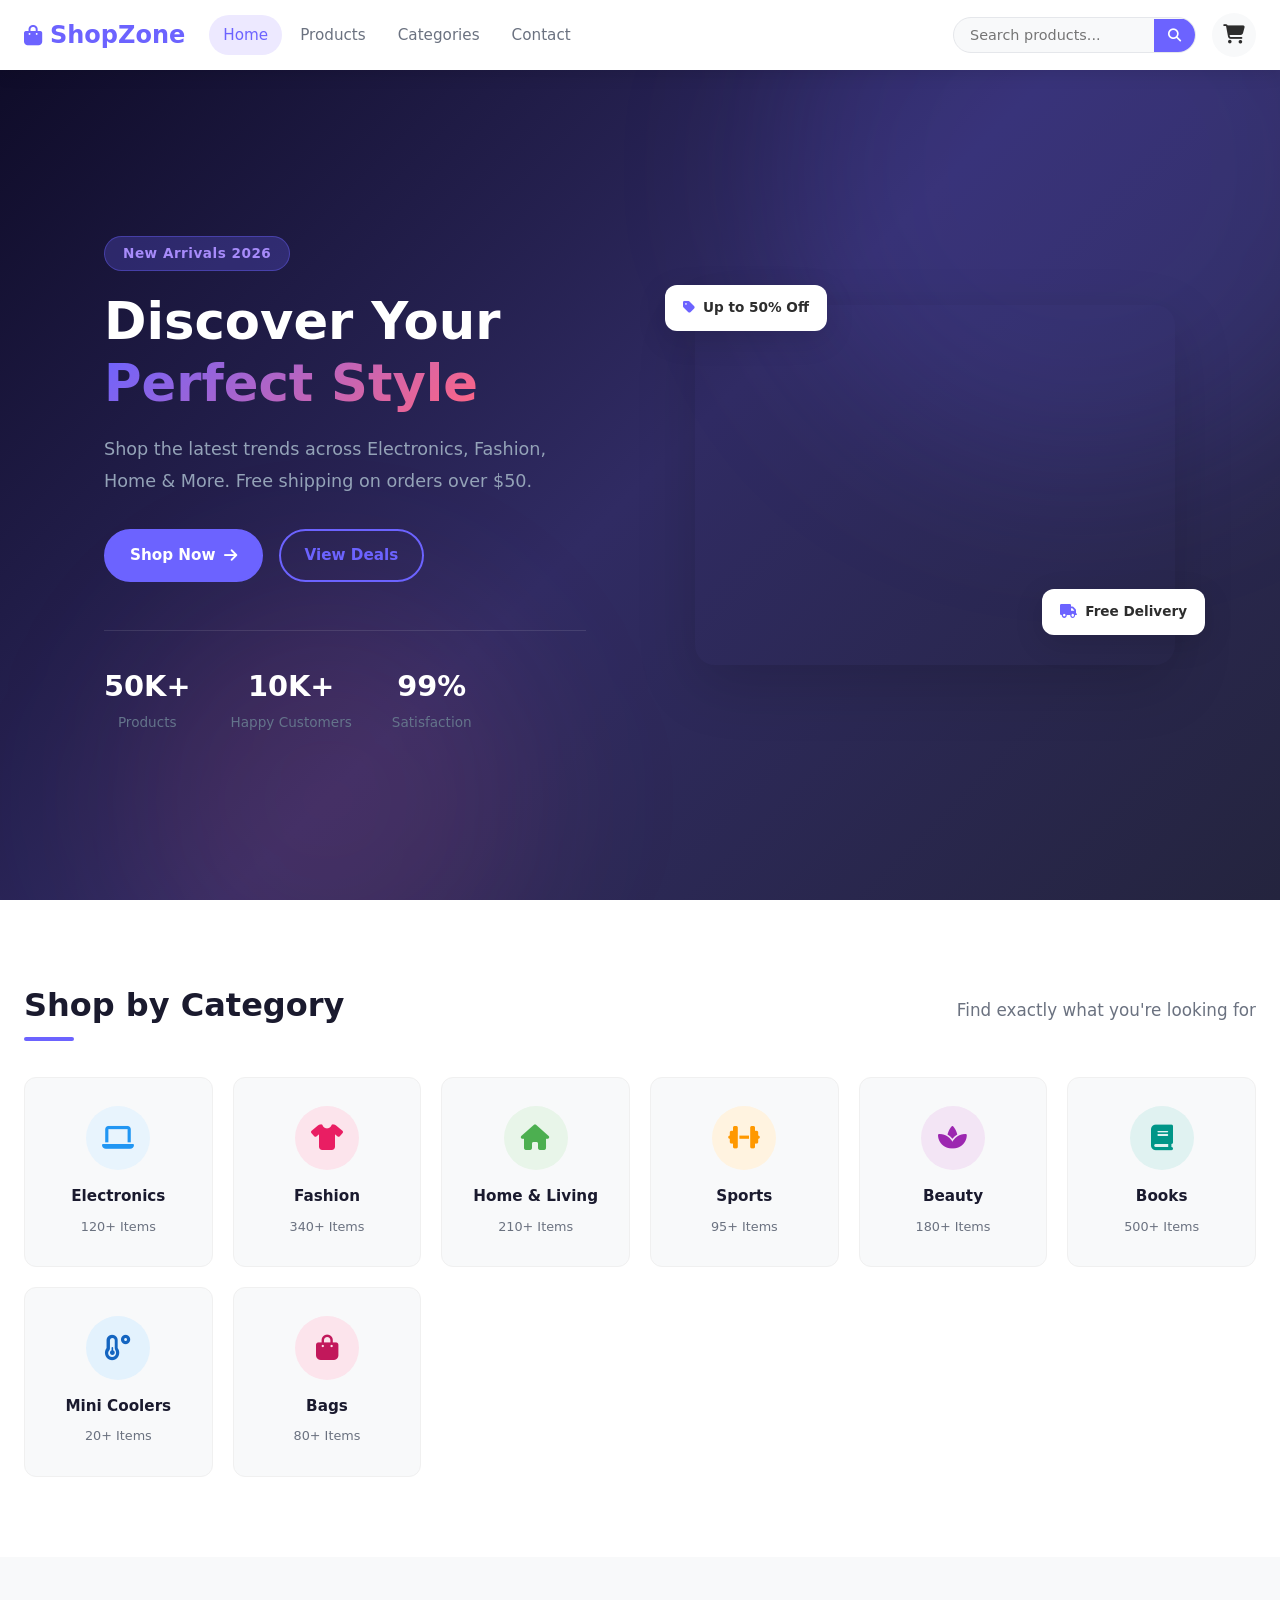
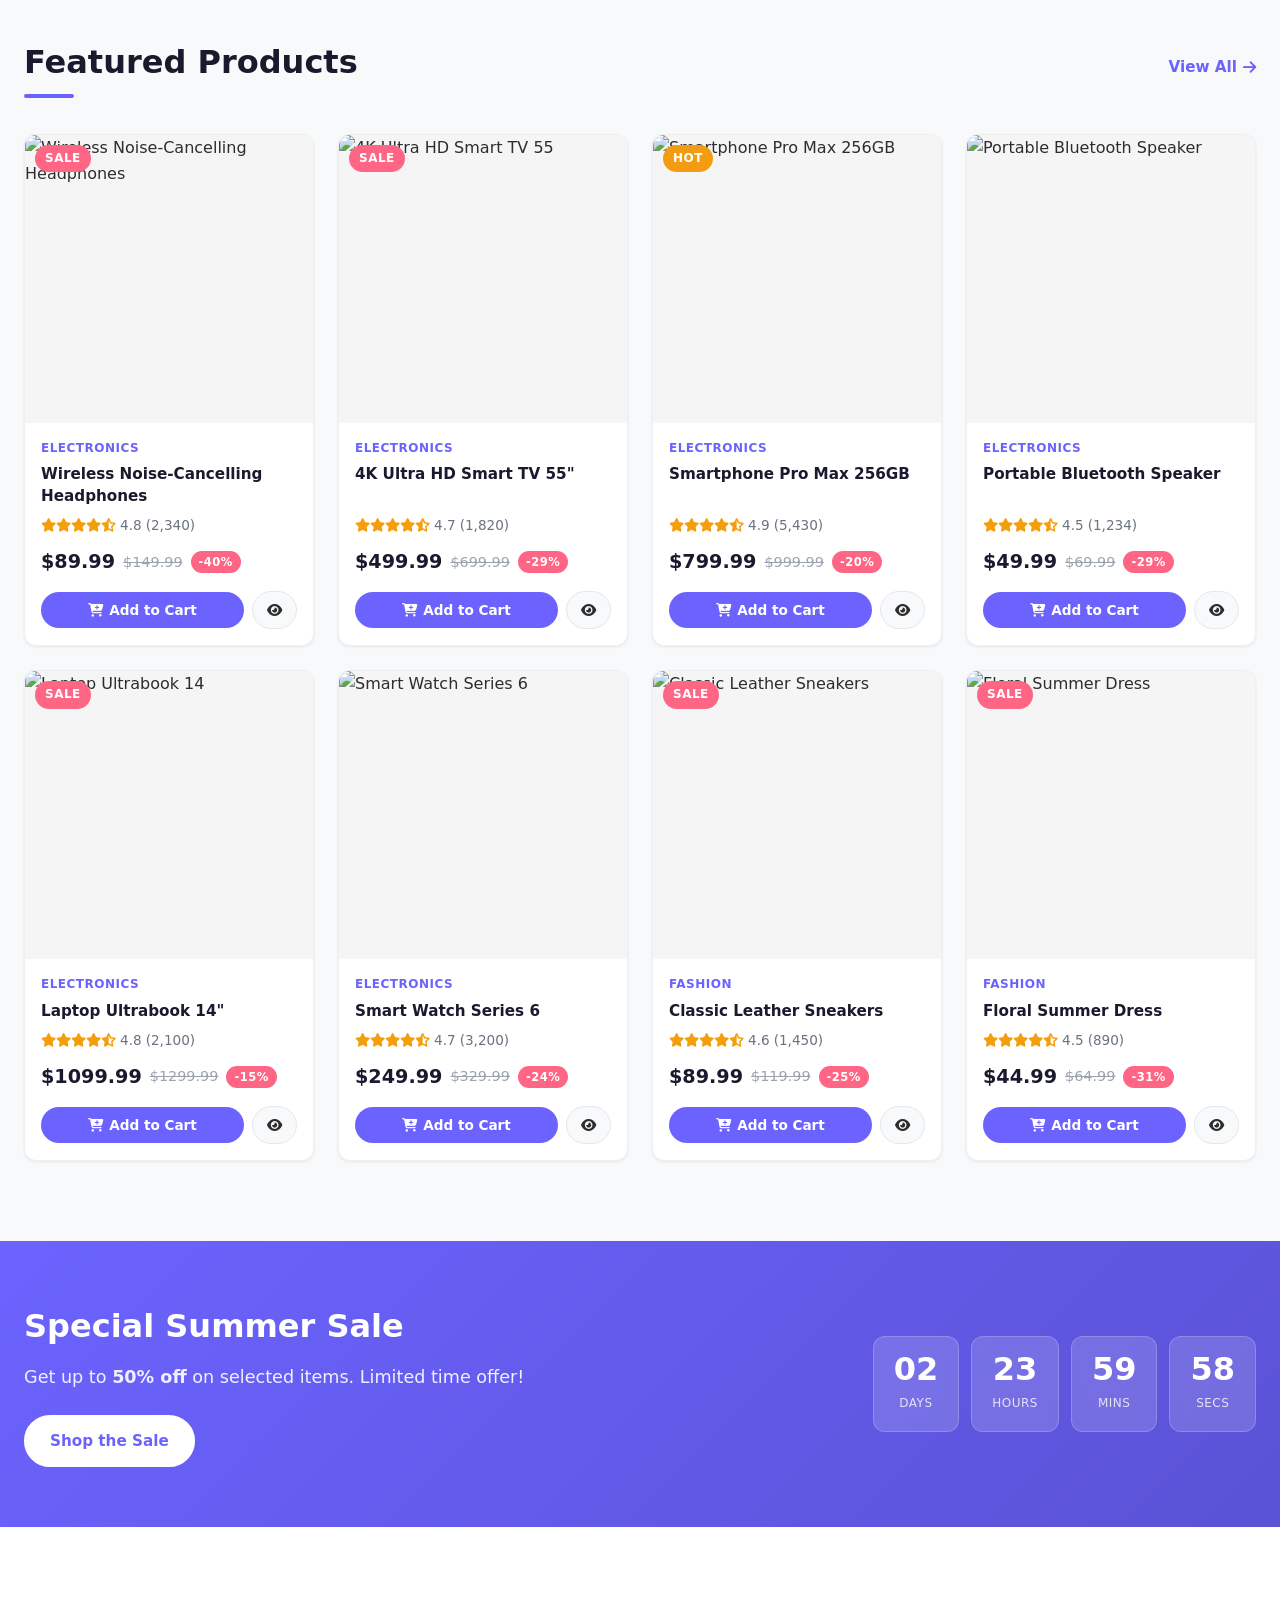
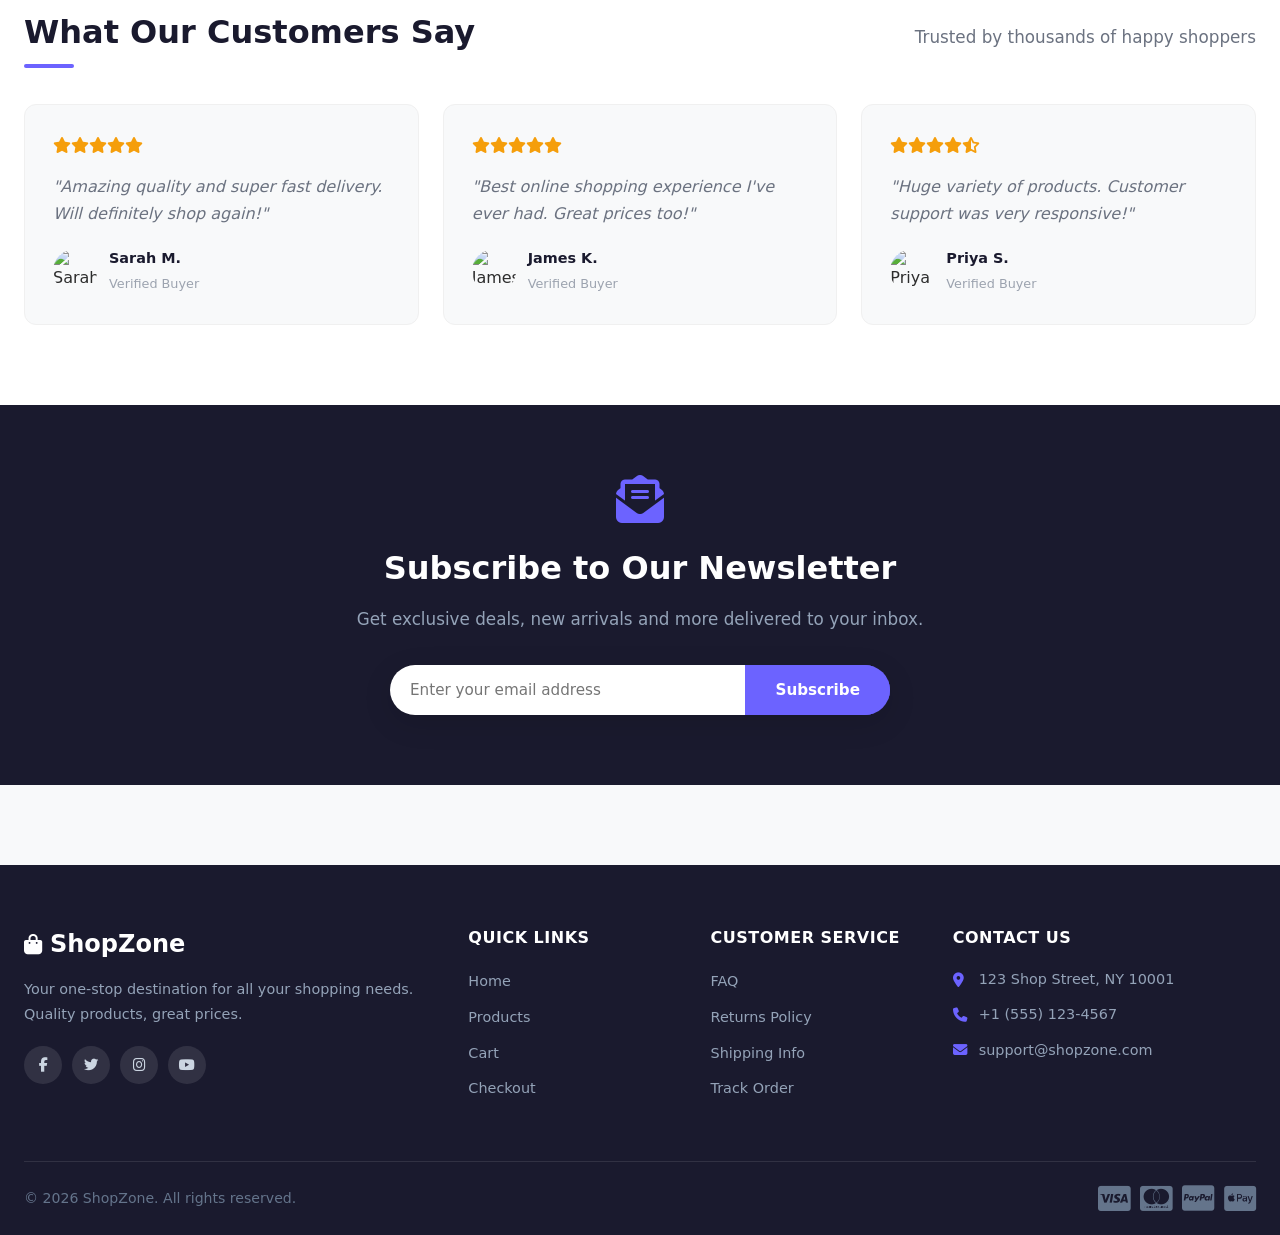
==== index.html @ ee90a720 "Add complete ShopZone e-commerce website - Homepage with hero, categories, featured products, countd" ====
<!DOCTYPE html>
<html lang="en">
<head>
  <meta charset="UTF-8" />
  <meta name="viewport" content="width=device-width, initial-scale=1.0" />
  <title>ShopZone - Your One Stop Shop</title>
  <link rel="stylesheet" href="styles/main.css" />
  <link rel="stylesheet" href="styles/pages.css" />
  <link rel="stylesheet" href="https://cdnjs.cloudflare.com/ajax/libs/font-awesome/6.5.0/css/all.min.css" />
</head>
<body>

  <!-- NAVBAR -->
  <header class="navbar">
    <div class="nav-container">
      <a href="index.html" class="logo">
        <i class="fas fa-shopping-bag"></i> ShopZone
      </a>
      <nav class="nav-links">
        <a href="index.html" class="active">Home</a>
        <a href="products.html">Products</a>
        <a href="#categories">Categories</a>
        <a href="#contact">Contact</a>
      </nav>
      <div class="nav-actions">
        <div class="search-bar">
          <input type="text" id="search-input" placeholder="Search products..." />
          <button onclick="handleSearch()"><i class="fas fa-search"></i></button>
        </div>
        <a href="cart.html" class="cart-icon">
          <i class="fas fa-shopping-cart"></i>
          <span class="cart-count" id="cart-count">0</span>
        </a>
      </div>
      <button class="hamburger" id="hamburger"><i class="fas fa-bars"></i></button>
    </div>
    <div class="mobile-menu" id="mobile-menu">
      <a href="index.html">Home</a>
      <a href="products.html">Products</a>
      <a href="#categories">Categories</a>
      <a href="#contact">Contact</a>
    </div>
  </header>

  <!-- HERO SECTION -->
  <section class="hero">
    <div class="hero-content">
      <span class="hero-badge">New Arrivals 2026</span>
      <h1>Discover Your <span>Perfect Style</span></h1>
      <p>Shop the latest trends across Electronics, Fashion, Home & More. Free shipping on orders over $50.</p>
      <div class="hero-buttons">
        <a href="products.html" class="btn btn-primary">Shop Now <i class="fas fa-arrow-right"></i></a>
        <a href="#featured" class="btn btn-outline">View Deals</a>
      </div>
      <div class="hero-stats">
        <div class="stat"><strong>50K+</strong><span>Products</span></div>
        <div class="stat"><strong>10K+</strong><span>Happy Customers</span></div>
        <div class="stat"><strong>99%</strong><span>Satisfaction</span></div>
      </div>
    </div>
    <div class="hero-image">
      <div class="hero-img-wrapper">
        <div class="floating-card card1"><i class="fas fa-tag"></i> Up to 50% Off</div>
        <div class="floating-card card2"><i class="fas fa-truck"></i> Free Delivery</div>
        <img src="https://images.unsplash.com/photo-1607082348824-0a96f2a4b9da?w=600&q=80" alt="Shopping" />
      </div>
    </div>
  </section>

  <!-- CATEGORIES -->
  <section class="categories" id="categories">
    <div class="container">
      <div class="section-header">
        <h2>Shop by Category</h2>
        <p>Find exactly what you're looking for</p>
      </div>
      <div class="category-grid">
        <a href="products.html?category=electronics" class="category-card">
          <div class="cat-icon" style="background:#e8f4fd;"><i class="fas fa-laptop" style="color:#2196F3;"></i></div>
          <h3>Electronics</h3>
          <span>120+ Items</span>
        </a>
        <a href="products.html?category=fashion" class="category-card">
          <div class="cat-icon" style="background:#fce4ec;"><i class="fas fa-tshirt" style="color:#e91e63;"></i></div>
          <h3>Fashion</h3>
          <span>340+ Items</span>
        </a>
        <a href="products.html?category=home" class="category-card">
          <div class="cat-icon" style="background:#e8f5e9;"><i class="fas fa-home" style="color:#4CAF50;"></i></div>
          <h3>Home & Living</h3>
          <span>210+ Items</span>
        </a>
        <a href="products.html?category=sports" class="category-card">
          <div class="cat-icon" style="background:#fff3e0;"><i class="fas fa-dumbbell" style="color:#FF9800;"></i></div>
          <h3>Sports</h3>
          <span>95+ Items</span>
        </a>
        <a href="products.html?category=beauty" class="category-card">
          <div class="cat-icon" style="background:#f3e5f5;"><i class="fas fa-spa" style="color:#9C27B0;"></i></div>
          <h3>Beauty</h3>
          <span>180+ Items</span>
        </a>
        <a href="products.html?category=books" class="category-card">
          <div class="cat-icon" style="background:#e0f2f1;"><i class="fas fa-book" style="color:#009688;"></i></div>
          <h3>Books</h3>
          <span>500+ Items</span>
        </a>
        <a href="products.html?category=appliances" class="category-card">
          <div class="cat-icon" style="background:#e3f2fd;"><i class="fas fa-temperature-low" style="color:#1565C0;"></i></div>
          <h3>Mini Coolers</h3>
          <span>20+ Items</span>
        </a>
        <a href="products.html?category=bags" class="category-card">
          <div class="cat-icon" style="background:#fce4ec;"><i class="fas fa-shopping-bag" style="color:#c2185b;"></i></div>
          <h3>Bags</h3>
          <span>80+ Items</span>
        </a>
      </div>
    </div>
  </section>

  <!-- FEATURED PRODUCTS -->
  <section class="featured-products" id="featured">
    <div class="container">
      <div class="section-header">
        <h2>Featured Products</h2>
        <a href="products.html" class="view-all">View All <i class="fas fa-arrow-right"></i></a>
      </div>
      <div class="product-grid" id="featured-grid">
        <!-- Rendered by JS -->
      </div>
    </div>
  </section>

  <!-- PROMO BANNER -->
  <section class="promo-banner">
    <div class="container">
      <div class="promo-content">
        <div class="promo-text">
          <h2>Special Summer Sale</h2>
          <p>Get up to <strong>50% off</strong> on selected items. Limited time offer!</p>
          <a href="products.html" class="btn btn-white">Shop the Sale</a>
        </div>
        <div class="promo-timer" id="promo-timer">
          <div class="time-box"><span id="days">00</span><label>Days</label></div>
          <div class="time-box"><span id="hours">00</span><label>Hours</label></div>
          <div class="time-box"><span id="minutes">00</span><label>Mins</label></div>
          <div class="time-box"><span id="seconds">00</span><label>Secs</label></div>
        </div>
      </div>
    </div>
  </section>

  <!-- TESTIMONIALS -->
  <section class="testimonials">
    <div class="container">
      <div class="section-header">
        <h2>What Our Customers Say</h2>
        <p>Trusted by thousands of happy shoppers</p>
      </div>
      <div class="testimonial-grid">
        <div class="testimonial-card">
          <div class="stars"><i class="fas fa-star"></i><i class="fas fa-star"></i><i class="fas fa-star"></i><i class="fas fa-star"></i><i class="fas fa-star"></i></div>
          <p>"Amazing quality and super fast delivery. Will definitely shop again!"</p>
          <div class="reviewer"><img src="https://i.pravatar.cc/50?img=1" alt="Sarah"/><div><strong>Sarah M.</strong><span>Verified Buyer</span></div></div>
        </div>
        <div class="testimonial-card">
          <div class="stars"><i class="fas fa-star"></i><i class="fas fa-star"></i><i class="fas fa-star"></i><i class="fas fa-star"></i><i class="fas fa-star"></i></div>
          <p>"Best online shopping experience I've ever had. Great prices too!"</p>
          <div class="reviewer"><img src="https://i.pravatar.cc/50?img=3" alt="James"/><div><strong>James K.</strong><span>Verified Buyer</span></div></div>
        </div>
        <div class="testimonial-card">
          <div class="stars"><i class="fas fa-star"></i><i class="fas fa-star"></i><i class="fas fa-star"></i><i class="fas fa-star"></i><i class="fas fa-star-half-alt"></i></div>
          <p>"Huge variety of products. Customer support was very responsive!"</p>
          <div class="reviewer"><img src="https://i.pravatar.cc/50?img=5" alt="Priya"/><div><strong>Priya S.</strong><span>Verified Buyer</span></div></div>
        </div>
      </div>
    </div>
  </section>

  <!-- NEWSLETTER -->
  <section class="newsletter">
    <div class="container">
      <div class="newsletter-content">
        <i class="fas fa-envelope-open-text"></i>
        <h2>Subscribe to Our Newsletter</h2>
        <p>Get exclusive deals, new arrivals and more delivered to your inbox.</p>
        <form class="newsletter-form" onsubmit="subscribeNewsletter(event)">
          <input type="email" placeholder="Enter your email address" required />
          <button type="submit" class="btn btn-primary">Subscribe</button>
        </form>
      </div>
    </div>
  </section>

  <!-- FOOTER -->
  <footer class="footer" id="contact">
    <div class="container">
      <div class="footer-grid">
        <div class="footer-brand">
          <a href="index.html" class="logo"><i class="fas fa-shopping-bag"></i> ShopZone</a>
          <p>Your one-stop destination for all your shopping needs. Quality products, great prices.</p>
          <div class="social-links">
            <a href="#"><i class="fab fa-facebook-f"></i></a>
            <a href="#"><i class="fab fa-twitter"></i></a>
            <a href="#"><i class="fab fa-instagram"></i></a>
            <a href="#"><i class="fab fa-youtube"></i></a>
          </div>
        </div>
        <div class="footer-links">
          <h4>Quick Links</h4>
          <ul>
            <li><a href="index.html">Home</a></li>
            <li><a href="products.html">Products</a></li>
            <li><a href="cart.html">Cart</a></li>
            <li><a href="checkout.html">Checkout</a></li>
          </ul>
        </div>
        <div class="footer-links">
          <h4>Customer Service</h4>
          <ul>
            <li><a href="#">FAQ</a></li>
            <li><a href="#">Returns Policy</a></li>
            <li><a href="#">Shipping Info</a></li>
            <li><a href="#">Track Order</a></li>
          </ul>
        </div>
        <div class="footer-contact">
          <h4>Contact Us</h4>
          <p><i class="fas fa-map-marker-alt"></i> 123 Shop Street, NY 10001</p>
          <p><i class="fas fa-phone"></i> +1 (555) 123-4567</p>
          <p><i class="fas fa-envelope"></i> support@shopzone.com</p>
        </div>
      </div>
      <div class="footer-bottom">
        <p>&copy; 2026 ShopZone. All rights reserved.</p>
        <div class="payment-icons">
          <i class="fab fa-cc-visa"></i>
          <i class="fab fa-cc-mastercard"></i>
          <i class="fab fa-cc-paypal"></i>
          <i class="fab fa-cc-apple-pay"></i>
        </div>
      </div>
    </div>
  </footer>

  <script src="js/products.js"></script>
  <script src="js/cart.js"></script>
  <script src="js/app.js"></script>
  <script>
    // Render featured products on homepage
    document.addEventListener('DOMContentLoaded', () => {
      updateCartCount();
      renderFeaturedProducts();
      startCountdown();
    });

    function handleSearch() {
      const q = document.getElementById('search-input').value.trim();
      if (q) window.location.href = `products.html?search=${encodeURIComponent(q)}`;
    }
    document.getElementById('search-input').addEventListener('keypress', e => {
      if (e.key === 'Enter') handleSearch();
    });

    function subscribeNewsletter(e) {
      e.preventDefault();
      showToast('Thank you for subscribing!', 'success');
      e.target.reset();
    }

    function startCountdown() {
      const end = new Date();
      end.setDate(end.getDate() + 3);
      setInterval(() => {
        const now = new Date();
        const diff = end - now;
        if (diff <= 0) return;
        document.getElementById('days').textContent    = String(Math.floor(diff / 86400000)).padStart(2,'0');
        document.getElementById('hours').textContent   = String(Math.floor((diff % 86400000) / 3600000)).padStart(2,'0');
        document.getElementById('minutes').textContent = String(Math.floor((diff % 3600000) / 60000)).padStart(2,'0');
        document.getElementById('seconds').textContent = String(Math.floor((diff % 60000) / 1000)).padStart(2,'0');
      }, 1000);
    }

    // Hamburger menu
    document.getElementById('hamburger').addEventListener('click', () => {
      document.getElementById('mobile-menu').classList.toggle('open');
    });
  </script>
</body>
</html>
---- styles/main.css ----
/* ============================================
   SHOPZONE - MAIN CSS
   Global styles, variables, navbar, footer
   ============================================ */

/* ---------- CSS VARIABLES ---------- */
:root {
  --primary: #6c63ff;
  --primary-dark: #5a52d5;
  --primary-light: #ede9ff;
  --secondary: #ff6584;
  --accent: #43d8c9;
  --success: #27ae60;
  --warning: #f39c12;
  --danger: #e74c3c;
  --info: #3498db;

  --dark: #1a1a2e;
  --dark-2: #16213e;
  --dark-3: #0f3460;
  --text-primary: #2d2d2d;
  --text-secondary: #6b7280;
  --text-light: #9ca3af;
  --white: #ffffff;

  --bg: #f8f9fa;
  --bg-card: #ffffff;
  --bg-hover: #f3f4f6;
  --border: #e5e7eb;
  --border-light: #f0f0f0;

  --shadow-sm: 0 1px 3px rgba(0,0,0,0.08);
  --shadow: 0 4px 16px rgba(0,0,0,0.10);
  --shadow-md: 0 8px 30px rgba(0,0,0,0.12);
  --shadow-lg: 0 20px 60px rgba(0,0,0,0.15);

  --radius-sm: 6px;
  --radius: 12px;
  --radius-lg: 20px;
  --radius-full: 9999px;

  --font: 'Segoe UI', system-ui, -apple-system, sans-serif;
  --transition: 0.25s ease;
  --transition-slow: 0.4s ease;

  --nav-height: 70px;
}

/* ---------- RESET & BASE ---------- */
*, *::before, *::after { box-sizing: border-box; margin: 0; padding: 0; }

html { scroll-behavior: smooth; font-size: 16px; }

body {
  font-family: var(--font);
  color: var(--text-primary);
  background: var(--bg);
  line-height: 1.6;
  overflow-x: hidden;
}

a { text-decoration: none; color: inherit; }
img { max-width: 100%; display: block; }
ul { list-style: none; }
button { cursor: pointer; border: none; background: none; font-family: inherit; }
input, select, textarea { font-family: inherit; }

/* ---------- CONTAINER ---------- */
.container {
  max-width: 1280px;
  margin: 0 auto;
  padding: 0 24px;
}

/* ---------- UTILITIES ---------- */
.hidden { display: none !important; }
.text-green { color: var(--success); }
.text-red { color: var(--danger); }
.text-center { text-align: center; }
.text-primary { color: var(--primary); }

/* ---------- BUTTONS ---------- */
.btn {
  display: inline-flex;
  align-items: center;
  gap: 8px;
  padding: 12px 24px;
  border-radius: var(--radius-full);
  font-size: 0.95rem;
  font-weight: 600;
  transition: all var(--transition);
  cursor: pointer;
  border: 2px solid transparent;
  white-space: nowrap;
}

.btn-primary {
  background: var(--primary);
  color: var(--white);
  border-color: var(--primary);
}
.btn-primary:hover {
  background: var(--primary-dark);
  border-color: var(--primary-dark);
  transform: translateY(-2px);
  box-shadow: 0 8px 20px rgba(108, 99, 255, 0.35);
}

.btn-outline {
  background: transparent;
  color: var(--primary);
  border-color: var(--primary);
}
.btn-outline:hover {
  background: var(--primary);
  color: var(--white);
  transform: translateY(-2px);
}

.btn-white {
  background: var(--white);
  color: var(--primary);
  border-color: var(--white);
}
.btn-white:hover {
  background: transparent;
  color: var(--white);
  border-color: var(--white);
}

.btn-success {
  background: var(--success);
  color: var(--white);
  border-color: var(--success);
}
.btn-success:hover {
  background: #219a52;
  transform: translateY(-2px);
}

.btn-danger {
  background: var(--danger);
  color: var(--white);
  border-color: var(--danger);
}
.btn-danger:hover {
  background: #c0392b;
  transform: translateY(-2px);
}

.btn-lg { padding: 14px 32px; font-size: 1rem; }
.btn-sm { padding: 8px 16px; font-size: 0.85rem; }
.btn-full { width: 100%; justify-content: center; }

.btn:disabled {
  opacity: 0.5;
  cursor: not-allowed;
  transform: none !important;
}

/* ---------- NAVBAR ---------- */
.navbar {
  position: sticky;
  top: 0;
  z-index: 1000;
  background: var(--white);
  box-shadow: var(--shadow);
  height: var(--nav-height);
}

.nav-container {
  max-width: 1280px;
  margin: 0 auto;
  padding: 0 24px;
  height: 100%;
  display: flex;
  align-items: center;
  gap: 24px;
}

.logo {
  font-size: 1.5rem;
  font-weight: 800;
  color: var(--primary);
  display: flex;
  align-items: center;
  gap: 8px;
  white-space: nowrap;
  flex-shrink: 0;
}
.logo i { font-size: 1.3rem; }

.nav-links {
  display: flex;
  align-items: center;
  gap: 4px;
  flex: 1;
}

.nav-links a {
  padding: 8px 14px;
  border-radius: var(--radius-full);
  font-weight: 500;
  color: var(--text-secondary);
  transition: all var(--transition);
  font-size: 0.95rem;
}
.nav-links a:hover,
.nav-links a.active {
  color: var(--primary);
  background: var(--primary-light);
}

.nav-actions {
  display: flex;
  align-items: center;
  gap: 16px;
  flex-shrink: 0;
}

.search-bar {
  display: flex;
  align-items: center;
  background: var(--bg);
  border: 1.5px solid var(--border);
  border-radius: var(--radius-full);
  overflow: hidden;
  transition: border-color var(--transition);
}
.search-bar:focus-within { border-color: var(--primary); }

.search-bar input {
  border: none;
  background: none;
  padding: 9px 16px;
  width: 200px;
  outline: none;
  font-size: 0.9rem;
  color: var(--text-primary);
}

.search-bar button {
  padding: 9px 14px;
  color: var(--text-secondary);
  background: var(--primary);
  color: white;
  transition: background var(--transition);
}
.search-bar button:hover { background: var(--primary-dark); }

.cart-icon {
  position: relative;
  display: flex;
  align-items: center;
  justify-content: center;
  width: 44px;
  height: 44px;
  border-radius: var(--radius-full);
  background: var(--bg);
  color: var(--text-primary);
  font-size: 1.2rem;
  transition: all var(--transition);
}
.cart-icon:hover { background: var(--primary-light); color: var(--primary); }

.cart-count {
  position: absolute;
  top: -4px;
  right: -4px;
  background: var(--secondary);
  color: white;
  font-size: 0.7rem;
  font-weight: 700;
  width: 20px;
  height: 20px;
  border-radius: 50%;
  display: flex;
  align-items: center;
  justify-content: center;
  border: 2px solid white;
}

.hamburger {
  display: none;
  padding: 8px;
  font-size: 1.2rem;
  color: var(--text-primary);
  border-radius: var(--radius-sm);
  margin-left: auto;
}
.hamburger:hover { background: var(--bg-hover); }

.mobile-menu {
  display: none;
  flex-direction: column;
  background: white;
  padding: 12px 24px;
  border-top: 1px solid var(--border);
  box-shadow: var(--shadow);
}
.mobile-menu.open { display: flex; }
.mobile-menu a {
  padding: 12px 0;
  font-weight: 500;
  color: var(--text-primary);
  border-bottom: 1px solid var(--border-light);
  transition: color var(--transition);
}
.mobile-menu a:last-child { border-bottom: none; }
.mobile-menu a:hover { color: var(--primary); }

/* ---------- SECTION HEADER ---------- */
.section-header {
  display: flex;
  align-items: center;
  justify-content: space-between;
  margin-bottom: 36px;
  flex-wrap: wrap;
  gap: 12px;
}

.section-header h2 {
  font-size: 2rem;
  font-weight: 800;
  color: var(--dark);
  position: relative;
}
.section-header h2::after {
  content: '';
  display: block;
  width: 50px;
  height: 4px;
  background: var(--primary);
  border-radius: 2px;
  margin-top: 6px;
}

.section-header p { color: var(--text-secondary); font-size: 1.05rem; }

.view-all {
  display: inline-flex;
  align-items: center;
  gap: 6px;
  color: var(--primary);
  font-weight: 600;
  font-size: 0.95rem;
  transition: gap var(--transition);
}
.view-all:hover { gap: 10px; }

/* ---------- PRODUCT CARD ---------- */
.product-grid {
  display: grid;
  grid-template-columns: repeat(auto-fill, minmax(240px, 1fr));
  gap: 24px;
}

.product-card {
  background: var(--bg-card);
  border-radius: var(--radius);
  overflow: hidden;
  box-shadow: var(--shadow-sm);
  transition: all var(--transition);
  border: 1px solid var(--border-light);
  display: flex;
  flex-direction: column;
}
.product-card:hover {
  transform: translateY(-6px);
  box-shadow: var(--shadow-md);
  border-color: var(--primary-light);
}

.product-card-img {
  position: relative;
  overflow: hidden;
  aspect-ratio: 1;
  background: #f5f5f5;
}
.product-card-img img {
  width: 100%;
  height: 100%;
  object-fit: cover;
  transition: transform var(--transition-slow);
}
.product-card:hover .product-card-img img { transform: scale(1.08); }

.product-card-badge {
  position: absolute;
  top: 10px;
  left: 10px;
  padding: 4px 10px;
  border-radius: var(--radius-full);
  font-size: 0.75rem;
  font-weight: 700;
  text-transform: uppercase;
  letter-spacing: 0.5px;
}
.badge-sale { background: var(--secondary); color: white; }
.badge-new  { background: var(--success); color: white; }
.badge-hot  { background: var(--warning); color: white; }

.product-card-actions {
  position: absolute;
  top: 10px;
  right: 10px;
  display: flex;
  flex-direction: column;
  gap: 6px;
  opacity: 0;
  transform: translateX(10px);
  transition: all var(--transition);
}
.product-card:hover .product-card-actions {
  opacity: 1;
  transform: translateX(0);
}

.product-card-actions button {
  width: 36px;
  height: 36px;
  border-radius: 50%;
  background: white;
  color: var(--text-primary);
  box-shadow: var(--shadow-sm);
  display: flex;
  align-items: center;
  justify-content: center;
  font-size: 0.9rem;
  transition: all var(--transition);
}
.product-card-actions button:hover { background: var(--primary); color: white; }

.product-card-body {
  padding: 16px;
  flex: 1;
  display: flex;
  flex-direction: column;
}

.product-card-category {
  font-size: 0.75rem;
  text-transform: uppercase;
  letter-spacing: 0.5px;
  color: var(--primary);
  font-weight: 600;
  margin-bottom: 6px;
}

.product-card-title {
  font-size: 0.95rem;
  font-weight: 700;
  color: var(--dark);
  margin-bottom: 8px;
  display: -webkit-box;
  -webkit-line-clamp: 2;
  -webkit-box-orient: vertical;
  overflow: hidden;
  line-height: 1.4;
  flex: 1;
}

.product-card-rating {
  display: flex;
  align-items: center;
  gap: 4px;
  margin-bottom: 10px;
  font-size: 0.85rem;
}
.product-card-rating .stars { color: #f59e0b; }
.product-card-rating span { color: var(--text-secondary); }

.product-card-price {
  display: flex;
  align-items: center;
  gap: 8px;
  margin-bottom: 14px;
}
.current-price {
  font-size: 1.2rem;
  font-weight: 800;
  color: var(--dark);
}
.original-price {
  font-size: 0.9rem;
  color: var(--text-light);
  text-decoration: line-through;
}

.product-card-footer {
  display: flex;
  align-items: center;
  gap: 8px;
}

.btn-add-cart {
  flex: 1;
  display: flex;
  align-items: center;
  justify-content: center;
  gap: 6px;
  padding: 10px 16px;
  background: var(--primary);
  color: white;
  border-radius: var(--radius-full);
  font-size: 0.85rem;
  font-weight: 600;
  transition: all var(--transition);
}
.btn-add-cart:hover { background: var(--primary-dark); transform: none; box-shadow: none; }
.btn-add-cart:disabled { opacity: 0.5; cursor: not-allowed; }

.btn-view {
  padding: 10px 14px;
  background: var(--bg);
  color: var(--text-primary);
  border-radius: var(--radius-full);
  font-size: 0.85rem;
  font-weight: 600;
  transition: all var(--transition);
  border: 1.5px solid var(--border);
}
.btn-view:hover { background: var(--primary-light); color: var(--primary); border-color: var(--primary); }

/* ---------- TOAST NOTIFICATIONS ---------- */
.toast-container {
  position: fixed;
  top: 80px;
  right: 20px;
  z-index: 9999;
  display: flex;
  flex-direction: column;
  gap: 10px;
}

.toast {
  display: flex;
  align-items: center;
  gap: 12px;
  padding: 14px 18px;
  border-radius: var(--radius);
  background: white;
  box-shadow: var(--shadow-md);
  min-width: 280px;
  max-width: 360px;
  animation: slideIn 0.3s ease;
  border-left: 4px solid var(--primary);
}
.toast.success { border-left-color: var(--success); }
.toast.error   { border-left-color: var(--danger); }
.toast.info    { border-left-color: var(--info); }
.toast.warning { border-left-color: var(--warning); }
.toast i { font-size: 1.1rem; }
.toast.success i { color: var(--success); }
.toast.error i   { color: var(--danger); }
.toast.info i    { color: var(--info); }
.toast.warning i { color: var(--warning); }
.toast span { font-size: 0.9rem; font-weight: 500; flex: 1; }
.toast-close { color: var(--text-light); font-size: 0.9rem; cursor: pointer; padding: 2px 6px; }
.toast-close:hover { color: var(--text-primary); }

@keyframes slideIn {
  from { opacity: 0; transform: translateX(40px); }
  to   { opacity: 1; transform: translateX(0); }
}
@keyframes slideOut {
  from { opacity: 1; transform: translateX(0); }
  to   { opacity: 0; transform: translateX(40px); }
}
.toast.removing { animation: slideOut 0.3s ease forwards; }

/* ---------- FOOTER ---------- */
.footer {
  background: var(--dark);
  color: #cbd5e1;
  padding: 60px 0 0;
  margin-top: 80px;
}

.footer-grid {
  display: grid;
  grid-template-columns: 2fr 1fr 1fr 1.5fr;
  gap: 40px;
  margin-bottom: 50px;
}

.footer-brand .logo { color: var(--white); margin-bottom: 14px; }
.footer-brand p { font-size: 0.9rem; line-height: 1.7; color: #94a3b8; }

.social-links {
  display: flex;
  gap: 10px;
  margin-top: 20px;
}
.social-links a {
  width: 38px;
  height: 38px;
  border-radius: 50%;
  background: rgba(255,255,255,0.1);
  display: flex;
  align-items: center;
  justify-content: center;
  color: #cbd5e1;
  font-size: 0.9rem;
  transition: all var(--transition);
}
.social-links a:hover { background: var(--primary); color: white; transform: translateY(-3px); }

.footer-links h4,
.footer-contact h4 {
  font-size: 1rem;
  font-weight: 700;
  color: var(--white);
  margin-bottom: 18px;
  text-transform: uppercase;
  letter-spacing: 0.5px;
}

.footer-links ul li { margin-bottom: 10px; }
.footer-links ul li a {
  color: #94a3b8;
  font-size: 0.9rem;
  transition: color var(--transition);
}
.footer-links ul li a:hover { color: var(--white); padding-left: 4px; }

.footer-contact p {
  display: flex;
  align-items: center;
  gap: 10px;
  color: #94a3b8;
  font-size: 0.9rem;
  margin-bottom: 12px;
}
.footer-contact p i { color: var(--primary); width: 16px; }

.footer-bottom {
  border-top: 1px solid rgba(255,255,255,0.1);
  padding: 22px 0;
  display: flex;
  align-items: center;
  justify-content: space-between;
  flex-wrap: wrap;
  gap: 12px;
}
.footer-bottom p { font-size: 0.88rem; color: #64748b; }

.payment-icons {
  display: flex;
  gap: 10px;
  font-size: 1.8rem;
  color: #64748b;
}
.payment-icons i:hover { color: var(--white); }

/* ---------- BREADCRUMB ---------- */
.breadcrumb {
  display: flex;
  align-items: center;
  gap: 8px;
  font-size: 0.9rem;
  color: var(--text-secondary);
}
.breadcrumb a { color: var(--primary); transition: opacity var(--transition); }
.breadcrumb a:hover { opacity: 0.8; }
.breadcrumb i { font-size: 0.75rem; color: var(--text-light); }

/* ---------- QUANTITY CONTROL ---------- */
.qty-control {
  display: flex;
  align-items: center;
  border: 1.5px solid var(--border);
  border-radius: var(--radius-full);
  overflow: hidden;
}
.qty-control button {
  width: 36px;
  height: 36px;
  background: var(--bg);
  color: var(--text-primary);
  font-size: 1rem;
  font-weight: 700;
  transition: background var(--transition);
  display: flex;
  align-items: center;
  justify-content: center;
}
.qty-control button:hover { background: var(--primary); color: white; }
.qty-control input {
  width: 48px;
  text-align: center;
  border: none;
  border-left: 1.5px solid var(--border);
  border-right: 1.5px solid var(--border);
  outline: none;
  font-size: 0.95rem;
  font-weight: 600;
  padding: 6px 0;
}
.qty-control input::-webkit-inner-spin-button,
.qty-control input::-webkit-outer-spin-button { -webkit-appearance: none; }

/* ---------- MODAL ---------- */
.modal-overlay {
  position: fixed;
  inset: 0;
  background: rgba(0,0,0,0.6);
  z-index: 9000;
  display: flex;
  align-items: center;
  justify-content: center;
  padding: 20px;
  backdrop-filter: blur(4px);
  animation: fadeIn 0.2s ease;
}
@keyframes fadeIn { from { opacity: 0; } to { opacity: 1; } }

.modal {
  background: var(--white);
  border-radius: var(--radius-lg);
  padding: 48px 40px;
  max-width: 480px;
  width: 100%;
  text-align: center;
  animation: popIn 0.3s ease;
}
@keyframes popIn {
  from { opacity: 0; transform: scale(0.9); }
  to   { opacity: 1; transform: scale(1); }
}

.success-modal .success-icon {
  width: 80px;
  height: 80px;
  background: #d1fae5;
  border-radius: 50%;
  display: flex;
  align-items: center;
  justify-content: center;
  margin: 0 auto 24px;
  font-size: 2.5rem;
  color: var(--success);
}
.success-modal h2 { font-size: 1.8rem; margin-bottom: 12px; color: var(--dark); }
.success-modal p { color: var(--text-secondary); margin-bottom: 8px; }
.modal-actions { display: flex; gap: 12px; justify-content: center; margin-top: 28px; }

/* ---------- STARS ---------- */
.stars { color: #f59e0b; }
.mini-stars { color: #f59e0b; }

/* ---------- RESPONSIVE ---------- */
@media (max-width: 1024px) {
  .footer-grid { grid-template-columns: 1fr 1fr; }
  .search-bar input { width: 150px; }
}

@media (max-width: 768px) {
  .nav-links { display: none; }
  .search-bar { display: none; }
  .hamburger { display: flex; }
  .navbar { height: auto; }
  .nav-container { height: var(--nav-height); flex-wrap: wrap; }
  .product-grid { grid-template-columns: repeat(auto-fill, minmax(180px, 1fr)); gap: 16px; }
  .footer-grid { grid-template-columns: 1fr; gap: 30px; }
  .footer-bottom { flex-direction: column; text-align: center; }
  .section-header h2 { font-size: 1.5rem; }
}

@media (max-width: 480px) {
  .container { padding: 0 16px; }
  .product-grid { grid-template-columns: repeat(2, 1fr); gap: 12px; }
  .btn { padding: 10px 18px; font-size: 0.88rem; }
}
---- styles/pages.css ----
/* ============================================
   SHOPZONE - PAGES CSS
   Page-specific styles
   ============================================ */

/* ============ INDEX / HERO ============ */
.hero {
  min-height: calc(100vh - var(--nav-height));
  background: linear-gradient(135deg, #0f0c29, #302b63, #24243e);
  display: flex;
  align-items: center;
  position: relative;
  overflow: hidden;
  padding: 60px 0;
}

.hero::before {
  content: '';
  position: absolute;
  width: 600px;
  height: 600px;
  border-radius: 50%;
  background: rgba(108, 99, 255, 0.15);
  top: -200px;
  right: -100px;
  filter: blur(80px);
}
.hero::after {
  content: '';
  position: absolute;
  width: 400px;
  height: 400px;
  border-radius: 50%;
  background: rgba(255, 101, 132, 0.1);
  bottom: -100px;
  left: 10%;
  filter: blur(80px);
}

.hero .container,
.hero > * {
  max-width: 1280px;
  width: 100%;
  margin: 0 auto;
  padding: 0 24px;
}

.hero {
  padding: 60px 24px;
}

/* Override to make hero a flex row */
.hero {
  display: flex;
  justify-content: center;
}
.hero .container {
  display: none;
}

/* Hero uses direct child layout */
.hero-content,
.hero-image {
  position: relative;
  z-index: 1;
}

/* Rewrite hero as proper layout */
.hero {
  padding: 0;
}

/* Full hero section re-layout */
section.hero {
  min-height: calc(100vh - var(--nav-height));
  background: linear-gradient(135deg, #0f0c29 0%, #302b63 50%, #24243e 100%);
  display: grid;
  grid-template-columns: 1fr 1fr;
  align-items: center;
  padding: 60px 80px;
  gap: 60px;
  position: relative;
  overflow: hidden;
}

section.hero::before {
  content: '';
  position: absolute;
  width: 600px;
  height: 600px;
  border-radius: 50%;
  background: rgba(108, 99, 255, 0.15);
  top: -200px;
  right: -100px;
  filter: blur(80px);
  pointer-events: none;
}

.hero-content { position: relative; z-index: 1; }

.hero-badge {
  display: inline-block;
  background: rgba(108, 99, 255, 0.25);
  color: #a78bfa;
  border: 1px solid rgba(108, 99, 255, 0.4);
  padding: 6px 18px;
  border-radius: var(--radius-full);
  font-size: 0.85rem;
  font-weight: 600;
  margin-bottom: 20px;
  letter-spacing: 0.5px;
}

.hero-content h1 {
  font-size: clamp(2.2rem, 4vw, 3.5rem);
  font-weight: 900;
  color: white;
  line-height: 1.2;
  margin-bottom: 20px;
}
.hero-content h1 span {
  background: linear-gradient(135deg, var(--primary), var(--secondary));
  -webkit-background-clip: text;
  -webkit-text-fill-color: transparent;
  background-clip: text;
}

.hero-content p {
  font-size: 1.1rem;
  color: #94a3b8;
  margin-bottom: 32px;
  line-height: 1.8;
  max-width: 480px;
}

.hero-buttons {
  display: flex;
  gap: 16px;
  flex-wrap: wrap;
  margin-bottom: 48px;
}

.hero-stats {
  display: flex;
  gap: 40px;
  padding-top: 32px;
  border-top: 1px solid rgba(255,255,255,0.1);
}
.hero-stats .stat { text-align: center; }
.hero-stats .stat strong {
  display: block;
  font-size: 1.8rem;
  font-weight: 900;
  color: white;
}
.hero-stats .stat span { font-size: 0.85rem; color: #64748b; }

.hero-image {
  display: flex;
  justify-content: center;
  align-items: center;
  position: relative;
  z-index: 1;
}

.hero-img-wrapper {
  position: relative;
  width: 100%;
  max-width: 480px;
}
.hero-img-wrapper img {
  width: 100%;
  border-radius: var(--radius-lg);
  box-shadow: var(--shadow-lg);
  object-fit: cover;
  aspect-ratio: 4/3;
}

.floating-card {
  position: absolute;
  background: white;
  border-radius: var(--radius);
  padding: 12px 18px;
  font-size: 0.85rem;
  font-weight: 700;
  box-shadow: var(--shadow-md);
  display: flex;
  align-items: center;
  gap: 8px;
  animation: float 3s ease-in-out infinite;
}
.floating-card i { color: var(--primary); }
.card1 { top: -20px; left: -30px; animation-delay: 0s; }
.card2 { bottom: 30px; right: -30px; animation-delay: 1.5s; }

@keyframes float {
  0%, 100% { transform: translateY(0); }
  50% { transform: translateY(-12px); }
}

/* ============ CATEGORIES ============ */
.categories {
  padding: 80px 0;
  background: var(--white);
}

.category-grid {
  display: grid;
  grid-template-columns: repeat(auto-fill, minmax(160px, 1fr));
  gap: 20px;
}

.category-card {
  background: var(--bg);
  border-radius: var(--radius);
  padding: 28px 20px;
  text-align: center;
  transition: all var(--transition);
  border: 1.5px solid var(--border-light);
  cursor: pointer;
  display: block;
}
.category-card:hover {
  transform: translateY(-6px);
  border-color: var(--primary);
  box-shadow: var(--shadow-md);
  background: var(--white);
}
.cat-icon {
  width: 64px;
  height: 64px;
  border-radius: 50%;
  display: flex;
  align-items: center;
  justify-content: center;
  margin: 0 auto 14px;
  font-size: 1.6rem;
  transition: transform var(--transition);
}
.category-card:hover .cat-icon { transform: scale(1.1); }
.category-card h3 { font-size: 0.95rem; font-weight: 700; color: var(--dark); margin-bottom: 4px; }
.category-card span { font-size: 0.8rem; color: var(--text-secondary); }

/* ============ FEATURED PRODUCTS ============ */
.featured-products {
  padding: 80px 0;
  background: var(--bg);
}

/* ============ PROMO BANNER ============ */
.promo-banner {
  background: linear-gradient(135deg, var(--primary), var(--primary-dark));
  padding: 60px 0;
  color: white;
}
.promo-content {
  display: flex;
  align-items: center;
  justify-content: space-between;
  gap: 40px;
  flex-wrap: wrap;
}
.promo-text h2 { font-size: 2rem; font-weight: 800; margin-bottom: 10px; }
.promo-text p { font-size: 1.1rem; opacity: 0.9; margin-bottom: 24px; }

.promo-timer {
  display: flex;
  gap: 12px;
}
.time-box {
  background: rgba(255,255,255,0.15);
  border: 1px solid rgba(255,255,255,0.2);
  border-radius: var(--radius);
  padding: 16px 20px;
  text-align: center;
  min-width: 80px;
  backdrop-filter: blur(8px);
}
.time-box span {
  display: block;
  font-size: 2rem;
  font-weight: 900;
  line-height: 1;
  margin-bottom: 4px;
}
.time-box label { font-size: 0.75rem; opacity: 0.8; text-transform: uppercase; letter-spacing: 0.5px; }

/* ============ TESTIMONIALS ============ */
.testimonials {
  padding: 80px 0;
  background: var(--white);
}
.testimonial-grid {
  display: grid;
  grid-template-columns: repeat(auto-fit, minmax(280px, 1fr));
  gap: 24px;
}
.testimonial-card {
  background: var(--bg);
  border-radius: var(--radius);
  padding: 28px;
  border: 1.5px solid var(--border-light);
  transition: all var(--transition);
}
.testimonial-card:hover { transform: translateY(-4px); box-shadow: var(--shadow-md); border-color: var(--primary-light); }
.testimonial-card .stars { margin-bottom: 14px; font-size: 1rem; }
.testimonial-card p { color: var(--text-secondary); line-height: 1.7; margin-bottom: 20px; font-style: italic; }
.reviewer { display: flex; align-items: center; gap: 12px; }
.reviewer img { width: 44px; height: 44px; border-radius: 50%; object-fit: cover; }
.reviewer strong { display: block; font-size: 0.9rem; color: var(--dark); }
.reviewer span { font-size: 0.8rem; color: var(--text-light); }

/* ============ NEWSLETTER ============ */
.newsletter {
  background: var(--dark);
  padding: 70px 0;
}
.newsletter-content {
  text-align: center;
  color: white;
}
.newsletter-content > i {
  font-size: 3rem;
  color: var(--primary);
  margin-bottom: 20px;
}
.newsletter-content h2 { font-size: 2rem; font-weight: 800; margin-bottom: 12px; }
.newsletter-content p { color: #94a3b8; font-size: 1.05rem; margin-bottom: 32px; }
.newsletter-form {
  display: flex;
  max-width: 500px;
  margin: 0 auto;
  gap: 0;
  border-radius: var(--radius-full);
  overflow: hidden;
  box-shadow: var(--shadow-md);
}
.newsletter-form input {
  flex: 1;
  padding: 14px 20px;
  border: none;
  outline: none;
  font-size: 0.95rem;
  background: white;
  color: var(--text-primary);
}
.newsletter-form .btn {
  border-radius: 0;
  padding: 14px 28px;
}

/* ============ PAGE HERO ============ */
.page-hero {
  background: linear-gradient(135deg, var(--dark) 0%, var(--dark-3) 100%);
  color: white;
  padding: 50px 0;
  text-align: center;
}
.page-hero h1 { font-size: 2.2rem; font-weight: 800; margin-bottom: 12px; }
.page-hero .breadcrumb { justify-content: center; }
.page-hero .breadcrumb a { color: #a78bfa; }
.page-hero .breadcrumb span { color: #94a3b8; }

/* ============ PRODUCTS PAGE ============ */
.products-page { padding: 48px 0 80px; }

.products-layout {
  display: grid;
  grid-template-columns: 260px 1fr;
  gap: 32px;
  align-items: start;
}

/* Filters Sidebar */
.filters-sidebar {
  background: var(--white);
  border-radius: var(--radius);
  padding: 24px;
  border: 1.5px solid var(--border-light);
  position: sticky;
  top: calc(var(--nav-height) + 20px);
}

.filter-header {
  display: flex;
  align-items: center;
  justify-content: space-between;
  margin-bottom: 24px;
  padding-bottom: 16px;
  border-bottom: 1.5px solid var(--border-light);
}
.filter-header h3 { font-size: 1rem; font-weight: 700; color: var(--dark); display: flex; align-items: center; gap: 8px; }
.filter-header h3 i { color: var(--primary); }
.clear-filters {
  font-size: 0.82rem;
  color: var(--danger);
  font-weight: 600;
  transition: opacity var(--transition);
}
.clear-filters:hover { opacity: 0.7; }

.filter-group { margin-bottom: 24px; }
.filter-group h4 {
  font-size: 0.85rem;
  text-transform: uppercase;
  letter-spacing: 0.5px;
  color: var(--text-secondary);
  font-weight: 700;
  margin-bottom: 12px;
}
.filter-group label {
  display: flex;
  align-items: center;
  gap: 8px;
  font-size: 0.9rem;
  color: var(--text-primary);
  cursor: pointer;
  padding: 5px 0;
  transition: color var(--transition);
}
.filter-group label:hover { color: var(--primary); }
.filter-group input[type="checkbox"],
.filter-group input[type="radio"] {
  accent-color: var(--primary);
  width: 16px;
  height: 16px;
  cursor: pointer;
}

.price-range input[type="range"] {
  width: 100%;
  accent-color: var(--primary);
  margin-bottom: 8px;
  cursor: pointer;
}
.price-labels {
  display: flex;
  justify-content: space-between;
  font-size: 0.85rem;
  color: var(--text-secondary);
  font-weight: 600;
}

/* Products Main */
.products-main { min-width: 0; }

.products-toolbar {
  display: flex;
  align-items: center;
  justify-content: space-between;
  background: var(--white);
  border-radius: var(--radius);
  padding: 14px 20px;
  margin-bottom: 24px;
  border: 1.5px solid var(--border-light);
  gap: 16px;
  flex-wrap: wrap;
}
.results-count { font-size: 0.9rem; color: var(--text-secondary); }
.results-count strong { color: var(--dark); }

.toolbar-right {
  display: flex;
  align-items: center;
  gap: 12px;
}
#sort-select {
  padding: 8px 14px;
  border: 1.5px solid var(--border);
  border-radius: var(--radius-full);
  font-size: 0.88rem;
  color: var(--text-primary);
  outline: none;
  cursor: pointer;
  background: var(--bg);
  transition: border-color var(--transition);
}
#sort-select:focus { border-color: var(--primary); }

.view-toggle {
  display: flex;
  border: 1.5px solid var(--border);
  border-radius: var(--radius-sm);
  overflow: hidden;
}
.view-toggle button {
  padding: 8px 12px;
  color: var(--text-secondary);
  background: var(--bg);
  transition: all var(--transition);
  font-size: 0.9rem;
}
.view-toggle button.active,
.view-toggle button:hover { background: var(--primary); color: white; }

/* List view */
.product-grid.list-view {
  grid-template-columns: 1fr;
}
.product-grid.list-view .product-card {
  flex-direction: row;
}
.product-grid.list-view .product-card-img {
  width: 200px;
  flex-shrink: 0;
  aspect-ratio: auto;
  height: 180px;
}
.product-grid.list-view .product-card-body {
  padding: 20px 24px;
}

/* No results */
.no-results {
  text-align: center;
  padding: 80px 20px;
  color: var(--text-secondary);
}
.no-results i { font-size: 3rem; margin-bottom: 16px; color: var(--text-light); }
.no-results h3 { font-size: 1.4rem; margin-bottom: 8px; color: var(--dark); }
.no-results p { margin-bottom: 24px; }

/* ============ PRODUCT DETAIL ============ */
.product-detail-page { padding: 40px 0 80px; }

.product-detail-layout {
  display: grid;
  grid-template-columns: 1fr 1fr;
  gap: 60px;
  align-items: start;
  margin: 32px 0 48px;
}

/* PD Images */
.pd-images {}
.pd-main-img {
  position: relative;
  border-radius: var(--radius);
  overflow: hidden;
  margin-bottom: 12px;
  background: #f5f5f5;
}
.pd-main-img img {
  width: 100%;
  aspect-ratio: 1;
  object-fit: cover;
  transition: transform var(--transition-slow);
}
.pd-main-img:hover img { transform: scale(1.05); }
.pd-main-img .badge-sale {
  position: absolute;
  top: 16px;
  left: 16px;
  padding: 6px 14px;
  border-radius: var(--radius-full);
  font-size: 0.85rem;
  font-weight: 700;
}
.pd-thumbnails {
  display: flex;
  gap: 10px;
}
.thumb {
  width: 70px;
  height: 70px;
  object-fit: cover;
  border-radius: var(--radius-sm);
  cursor: pointer;
  border: 2px solid transparent;
  transition: border-color var(--transition);
  opacity: 0.7;
}
.thumb.active, .thumb:hover { border-color: var(--primary); opacity: 1; }

/* PD Info */
.pd-info {}
.pd-category {
  display: inline-block;
  background: var(--primary-light);
  color: var(--primary);
  padding: 4px 14px;
  border-radius: var(--radius-full);
  font-size: 0.8rem;
  font-weight: 700;
  text-transform: uppercase;
  letter-spacing: 0.5px;
  margin-bottom: 12px;
}
.pd-title {
  font-size: clamp(1.4rem, 2.5vw, 2rem);
  font-weight: 800;
  color: var(--dark);
  line-height: 1.3;
  margin-bottom: 16px;
}
.pd-rating {
  display: flex;
  align-items: center;
  gap: 8px;
  margin-bottom: 20px;
}
.pd-rating .stars { font-size: 1.1rem; }
.rating-value { font-weight: 700; color: var(--dark); }
.rating-count { font-size: 0.88rem; color: var(--text-secondary); }

.pd-price {
  display: flex;
  align-items: center;
  gap: 14px;
  margin-bottom: 20px;
  flex-wrap: wrap;
}
.pd-current-price { font-size: 2rem; font-weight: 900; color: var(--dark); }
.pd-original-price { font-size: 1.1rem; color: var(--text-light); text-decoration: line-through; }
.pd-discount {
  background: #fef2f2;
  color: var(--danger);
  padding: 4px 10px;
  border-radius: var(--radius-full);
  font-size: 0.82rem;
  font-weight: 700;
}

.pd-description { color: var(--text-secondary); line-height: 1.8; margin-bottom: 20px; font-size: 0.95rem; }

.pd-stock {
  display: inline-flex;
  align-items: center;
  gap: 6px;
  padding: 6px 14px;
  border-radius: var(--radius-full);
  font-size: 0.85rem;
  font-weight: 600;
  margin-bottom: 24px;
}
.pd-stock.in-stock { background: #d1fae5; color: var(--success); }
.pd-stock.out-of-stock { background: #fef2f2; color: var(--danger); }

.pd-quantity {
  display: flex;
  align-items: center;
  gap: 16px;
  margin-bottom: 24px;
}
.pd-quantity label { font-weight: 600; color: var(--dark); }

.pd-actions {
  display: flex;
  gap: 12px;
  margin-bottom: 28px;
  flex-wrap: wrap;
}
.btn-wishlist {
  width: 48px;
  height: 48px;
  border-radius: 50%;
  border: 1.5px solid var(--border);
  display: flex;
  align-items: center;
  justify-content: center;
  font-size: 1.1rem;
  color: var(--text-secondary);
  transition: all var(--transition);
  flex-shrink: 0;
}
.btn-wishlist:hover { border-color: var(--secondary); color: var(--secondary); }
.btn-wishlist .text-red { color: var(--secondary); }

.pd-features {
  display: flex;
  flex-direction: column;
  gap: 10px;
  padding: 20px;
  background: var(--bg);
  border-radius: var(--radius);
  border: 1.5px solid var(--border-light);
}
.feature {
  display: flex;
  align-items: center;
  gap: 12px;
  font-size: 0.88rem;
  color: var(--text-secondary);
}
.feature i { color: var(--primary); width: 18px; font-size: 1rem; }

/* Tabs */
.product-tabs { margin-bottom: 60px; }
.tab-buttons {
  display: flex;
  gap: 0;
  border-bottom: 2px solid var(--border);
  margin-bottom: 28px;
}
.tab-btn {
  padding: 12px 24px;
  font-size: 0.95rem;
  font-weight: 600;
  color: var(--text-secondary);
  border-bottom: 2px solid transparent;
  margin-bottom: -2px;
  transition: all var(--transition);
}
.tab-btn:hover { color: var(--primary); }
.tab-btn.active { color: var(--primary); border-bottom-color: var(--primary); }

.tab-content { min-height: 120px; }
.tab-content p { color: var(--text-secondary); line-height: 1.8; margin-bottom: 14px; }

.specs-table { width: 100%; border-collapse: collapse; }
.specs-table tr:nth-child(even) { background: var(--bg); }
.specs-table th, .specs-table td {
  padding: 12px 20px;
  text-align: left;
  font-size: 0.9rem;
  border-bottom: 1px solid var(--border-light);
}
.specs-table th { font-weight: 700; color: var(--dark); width: 200px; }
.specs-table td { color: var(--text-secondary); }

.review-item {
  padding: 20px 0;
  border-bottom: 1px solid var(--border-light);
}
.review-item .reviewer { display: flex; align-items: center; gap: 12px; margin-bottom: 10px; }
.review-item .reviewer img { width: 40px; height: 40px; border-radius: 50%; }
.review-item .reviewer strong { display: block; font-size: 0.9rem; }
.review-item .reviewer span { font-size: 0.8rem; color: var(--text-light); }
.review-item .stars { font-size: 0.9rem; margin-bottom: 8px; }
.review-item p { font-size: 0.9rem; color: var(--text-secondary); line-height: 1.6; }

.related-products h2 { font-size: 1.6rem; font-weight: 800; margin-bottom: 28px; }

.not-found-msg {
  text-align: center;
  padding: 80px 20px;
  color: var(--text-secondary);
}
.not-found-msg i { font-size: 3rem; margin-bottom: 16px; color: var(--text-light); display: block; }
.not-found-msg h2 { font-size: 1.5rem; margin-bottom: 20px; color: var(--dark); }

/* ============ CART PAGE ============ */
.cart-page { padding: 48px 0 80px; }

.empty-cart {
  text-align: center;
  padding: 100px 20px;
  color: var(--text-secondary);
}
.empty-cart i { font-size: 4rem; color: var(--text-light); margin-bottom: 20px; }
.empty-cart h2 { font-size: 1.6rem; margin-bottom: 8px; color: var(--dark); }
.empty-cart p { margin-bottom: 28px; }

.cart-layout {
  display: grid;
  grid-template-columns: 1fr 360px;
  gap: 32px;
  align-items: start;
}

.cart-items-section {
  background: var(--white);
  border-radius: var(--radius);
  overflow: hidden;
  border: 1.5px solid var(--border-light);
}

.cart-header-row {
  display: grid;
  grid-template-columns: 3fr 1fr 1.5fr 1fr 40px;
  gap: 16px;
  padding: 16px 24px;
  background: var(--bg);
  font-size: 0.82rem;
  font-weight: 700;
  text-transform: uppercase;
  letter-spacing: 0.5px;
  color: var(--text-secondary);
  border-bottom: 1.5px solid var(--border-light);
}

.cart-item {
  display: grid;
  grid-template-columns: 3fr 1fr 1.5fr 1fr 40px;
  gap: 16px;
  align-items: center;
  padding: 20px 24px;
  border-bottom: 1px solid var(--border-light);
  transition: background var(--transition);
}
.cart-item:hover { background: var(--bg); }
.cart-item:last-child { border-bottom: none; }

.cart-item-product {
  display: flex;
  align-items: center;
  gap: 16px;
}
.cart-item-product img {
  width: 70px;
  height: 70px;
  object-fit: cover;
  border-radius: var(--radius-sm);
  cursor: pointer;
  transition: opacity var(--transition);
}
.cart-item-product img:hover { opacity: 0.8; }
.cart-item-info h4 {
  font-size: 0.92rem;
  font-weight: 700;
  color: var(--dark);
  cursor: pointer;
  transition: color var(--transition);
  margin-bottom: 4px;
}
.cart-item-info h4:hover { color: var(--primary); }
.cart-item-category { font-size: 0.78rem; color: var(--text-light); text-transform: capitalize; }

.cart-item-price { font-size: 0.95rem; font-weight: 600; color: var(--text-secondary); }
.cart-item-subtotal { font-size: 1rem; font-weight: 800; color: var(--dark); }

.cart-item-remove button {
  width: 32px;
  height: 32px;
  border-radius: 50%;
  display: flex;
  align-items: center;
  justify-content: center;
  color: var(--text-light);
  transition: all var(--transition);
  font-size: 0.9rem;
}
.cart-item-remove button:hover { background: #fef2f2; color: var(--danger); }

.cart-actions {
  display: flex;
  align-items: center;
  justify-content: space-between;
  padding: 20px 24px;
  border-top: 1.5px solid var(--border-light);
  gap: 16px;
  flex-wrap: wrap;
}

.coupon-section {
  padding: 20px 24px;
  border-top: 1.5px solid var(--border-light);
  background: var(--bg);
}
.coupon-section h4 {
  font-size: 0.9rem;
  font-weight: 700;
  color: var(--dark);
  margin-bottom: 12px;
  display: flex;
  align-items: center;
  gap: 8px;
}
.coupon-section h4 i { color: var(--primary); }
.coupon-input {
  display: flex;
  gap: 0;
  border: 1.5px solid var(--border);
  border-radius: var(--radius-full);
  overflow: hidden;
}
.coupon-input input {
  flex: 1;
  padding: 10px 16px;
  border: none;
  outline: none;
  font-size: 0.9rem;
  background: white;
}
.coupon-input .btn {
  border-radius: 0;
  padding: 10px 20px;
  font-size: 0.88rem;
}
#coupon-message { margin-top: 10px; font-size: 0.88rem; }

/* Cart Summary */
.cart-summary {
  background: var(--white);
  border-radius: var(--radius);
  padding: 28px;
  border: 1.5px solid var(--border-light);
  position: sticky;
  top: calc(var(--nav-height) + 20px);
}
.cart-summary h3 { font-size: 1.1rem; font-weight: 800; margin-bottom: 20px; color: var(--dark); }

.summary-rows { margin-bottom: 20px; }
.summary-row {
  display: flex;
  justify-content: space-between;
  padding: 10px 0;
  font-size: 0.92rem;
  color: var(--text-secondary);
  border-bottom: 1px solid var(--border-light);
}
.summary-row:last-child { border-bottom: none; }
.summary-row span:last-child { font-weight: 600; color: var(--dark); }
.total-row {
  margin-top: 8px;
  font-size: 1.05rem !important;
  font-weight: 800 !important;
  color: var(--dark) !important;
}
.total-row span { color: var(--dark) !important; }

.free-shipping-bar {
  background: var(--bg);
  border-radius: var(--radius-sm);
  padding: 14px;
  margin-bottom: 20px;
  border: 1px solid var(--border-light);
}
.free-shipping-bar p { font-size: 0.83rem; color: var(--text-secondary); margin-bottom: 8px; }
.progress-bar {
  height: 6px;
  background: var(--border);
  border-radius: 3px;
  overflow: hidden;
}
.progress-fill {
  height: 100%;
  background: linear-gradient(90deg, var(--primary), var(--accent));
  border-radius: 3px;
  transition: width 0.5s ease;
}

.secure-badges {
  display: flex;
  justify-content: center;
  gap: 20px;
  margin-top: 16px;
  font-size: 0.78rem;
  color: var(--text-light);
}
.secure-badges span { display: flex; align-items: center; gap: 4px; }
.secure-badges i { color: var(--success); }

/* ============ CHECKOUT PAGE ============ */
.checkout-steps {
  display: flex;
  align-items: center;
  justify-content: center;
  padding: 28px 0;
  gap: 0;
  background: var(--white);
  border-bottom: 1px solid var(--border-light);
}
.step {
  display: flex;
  align-items: center;
  gap: 10px;
  padding: 10px 20px;
  border-radius: var(--radius-full);
  font-size: 0.9rem;
  font-weight: 600;
  color: var(--text-light);
  transition: all var(--transition);
}
.step span {
  width: 28px;
  height: 28px;
  border-radius: 50%;
  background: var(--border);
  color: var(--text-light);
  display: flex;
  align-items: center;
  justify-content: center;
  font-size: 0.82rem;
  font-weight: 700;
}
.step.active { color: var(--primary); }
.step.active span { background: var(--primary); color: white; }
.step.completed { color: var(--success); }
.step.completed span { background: var(--success); color: white; }
.step-line { width: 60px; height: 2px; background: var(--border); }

.checkout-page { padding: 40px 0 80px; }

.checkout-layout {
  display: grid;
  grid-template-columns: 1fr 360px;
  gap: 32px;
  align-items: start;
}

.checkout-form-section { }

.checkout-step {
  background: var(--white);
  border-radius: var(--radius);
  padding: 32px;
  border: 1.5px solid var(--border-light);
}
.checkout-step h2 {
  font-size: 1.25rem;
  font-weight: 800;
  color: var(--dark);
  margin-bottom: 24px;
  display: flex;
  align-items: center;
  gap: 10px;
}
.checkout-step h2 i { color: var(--primary); }

.form-group { margin-bottom: 18px; }
.form-group label {
  display: block;
  font-size: 0.88rem;
  font-weight: 600;
  color: var(--dark);
  margin-bottom: 6px;
}
.form-group input,
.form-group select {
  width: 100%;
  padding: 12px 16px;
  border: 1.5px solid var(--border);
  border-radius: var(--radius-sm);
  font-size: 0.92rem;
  outline: none;
  transition: border-color var(--transition);
  color: var(--text-primary);
  background: var(--white);
}
.form-group input:focus,
.form-group select:focus { border-color: var(--primary); }
.form-group input.input-error { border-color: var(--danger); }

.form-row {
  display: grid;
  grid-template-columns: 1fr 1fr;
  gap: 16px;
}
.form-row .form-group { margin-bottom: 0; }

.shipping-options { display: flex; flex-direction: column; gap: 10px; }
.shipping-option {
  display: flex;
  align-items: center;
  gap: 14px;
  padding: 14px 18px;
  border: 1.5px solid var(--border);
  border-radius: var(--radius);
  cursor: pointer;
  transition: border-color var(--transition);
}
.shipping-option:has(input:checked) { border-color: var(--primary); background: var(--primary-light); }
.shipping-option input { accent-color: var(--primary); width: 18px; height: 18px; }
.option-info { flex: 1; }
.option-info strong { display: block; font-size: 0.92rem; color: var(--dark); }
.option-info span { font-size: 0.82rem; color: var(--text-secondary); }
.option-price { font-weight: 700; color: var(--dark); }

.payment-methods {
  display: flex;
  gap: 10px;
  margin-bottom: 24px;
  flex-wrap: wrap;
}
.pay-method {
  flex: 1;
  padding: 12px 16px;
  border: 1.5px solid var(--border);
  border-radius: var(--radius);
  font-size: 0.88rem;
  font-weight: 600;
  color: var(--text-secondary);
  display: flex;
  align-items: center;
  justify-content: center;
  gap: 8px;
  transition: all var(--transition);
  min-width: 120px;
}
.pay-method:hover { border-color: var(--primary); color: var(--primary); }
.pay-method.active { border-color: var(--primary); background: var(--primary-light); color: var(--primary); }
.pay-method i { font-size: 1.1rem; }

.card-input-wrapper { position: relative; }
.card-input-wrapper input { padding-right: 50px; }
.card-type-icon {
  position: absolute;
  right: 14px;
  top: 50%;
  transform: translateY(-50%);
  font-size: 1.5rem;
  color: #1a1f71;
}

.checkbox-label {
  display: flex;
  align-items: center;
  gap: 8px;
  font-size: 0.88rem;
  color: var(--text-secondary);
  cursor: pointer;
  margin-top: 12px;
}
.checkbox-label input { accent-color: var(--primary); width: 16px; height: 16px; }

.paypal-info, .cod-info {
  text-align: center;
  padding: 32px;
  background: var(--bg);
  border-radius: var(--radius);
}
.paypal-info i, .cod-info i {
  font-size: 3rem;
  color: var(--primary);
  margin-bottom: 12px;
}
.paypal-info p, .cod-info p { color: var(--text-secondary); }

.step-buttons {
  display: flex;
  gap: 12px;
  margin-top: 24px;
}

.review-section {
  background: var(--bg);
  border-radius: var(--radius);
  padding: 18px 20px;
  margin-bottom: 14px;
}
.review-section h4 { font-size: 0.85rem; text-transform: uppercase; letter-spacing: 0.5px; color: var(--text-secondary); font-weight: 700; margin-bottom: 10px; }
.review-section p { font-size: 0.9rem; color: var(--dark); margin-bottom: 4px; }
.review-item-row {
  display: flex;
  justify-content: space-between;
  padding: 6px 0;
  font-size: 0.9rem;
  color: var(--text-secondary);
  border-bottom: 1px solid var(--border-light);
}
.review-item-row:last-child { border-bottom: none; }
.review-item-row.total-row { margin-top: 8px; font-size: 1rem; }

/* Checkout summary */
.checkout-summary {
  background: var(--white);
  border-radius: var(--radius);
  padding: 28px;
  border: 1.5px solid var(--border-light);
  position: sticky;
  top: calc(var(--nav-height) + 20px);
}
.checkout-summary h3 { font-size: 1.1rem; font-weight: 800; margin-bottom: 20px; color: var(--dark); }

.co-cart-item {
  display: flex;
  align-items: center;
  gap: 12px;
  padding: 12px 0;
  border-bottom: 1px solid var(--border-light);
}
.co-cart-item img {
  width: 52px;
  height: 52px;
  object-fit: cover;
  border-radius: var(--radius-sm);
  flex-shrink: 0;
}
.co-cart-item div { flex: 1; }
.co-cart-item div p { font-size: 0.85rem; font-weight: 600; color: var(--dark); margin-bottom: 2px; display: -webkit-box; -webkit-line-clamp: 1; -webkit-box-orient: vertical; overflow: hidden; }
.co-cart-item div span { font-size: 0.78rem; color: var(--text-light); }
.co-cart-item strong { font-size: 0.88rem; color: var(--dark); flex-shrink: 0; }

/* ============ RESPONSIVE ============ */
@media (max-width: 1024px) {
  section.hero { padding: 50px 40px; gap: 40px; }
  .products-layout { grid-template-columns: 220px 1fr; }
  .cart-layout { grid-template-columns: 1fr 300px; }
  .checkout-layout { grid-template-columns: 1fr 300px; }
  .product-detail-layout { gap: 40px; }
}

@media (max-width: 768px) {
  section.hero {
    grid-template-columns: 1fr;
    padding: 48px 24px;
    text-align: center;
  }
  .hero-image { display: none; }
  .hero-buttons { justify-content: center; }
  .hero-stats { justify-content: center; }

  .products-layout { grid-template-columns: 1fr; }
  .filters-sidebar { position: static; }

  .cart-layout { grid-template-columns: 1fr; }
  .cart-header-row { display: none; }
  .cart-item { grid-template-columns: 1fr; gap: 12px; }
  .cart-item-product { border-bottom: 1px solid var(--border-light); padding-bottom: 12px; }

  .checkout-layout { grid-template-columns: 1fr; }
  .checkout-steps { gap: 0; }
  .step { padding: 8px 12px; font-size: 0.82rem; }

  .product-detail-layout { grid-template-columns: 1fr; }

  .form-row { grid-template-columns: 1fr; }
  .promo-content { flex-direction: column; text-align: center; }
  .promo-timer { justify-content: center; }
}

@media (max-width: 480px) {
  section.hero { padding: 40px 16px; }
  .hero-stats { gap: 20px; }
  .category-grid { grid-template-columns: repeat(3, 1fr); }
  .checkout-step { padding: 20px; }
  .cart-summary, .checkout-summary { padding: 20px; }
  .time-box { padding: 12px 14px; min-width: 64px; }
  .time-box span { font-size: 1.5rem; }
}
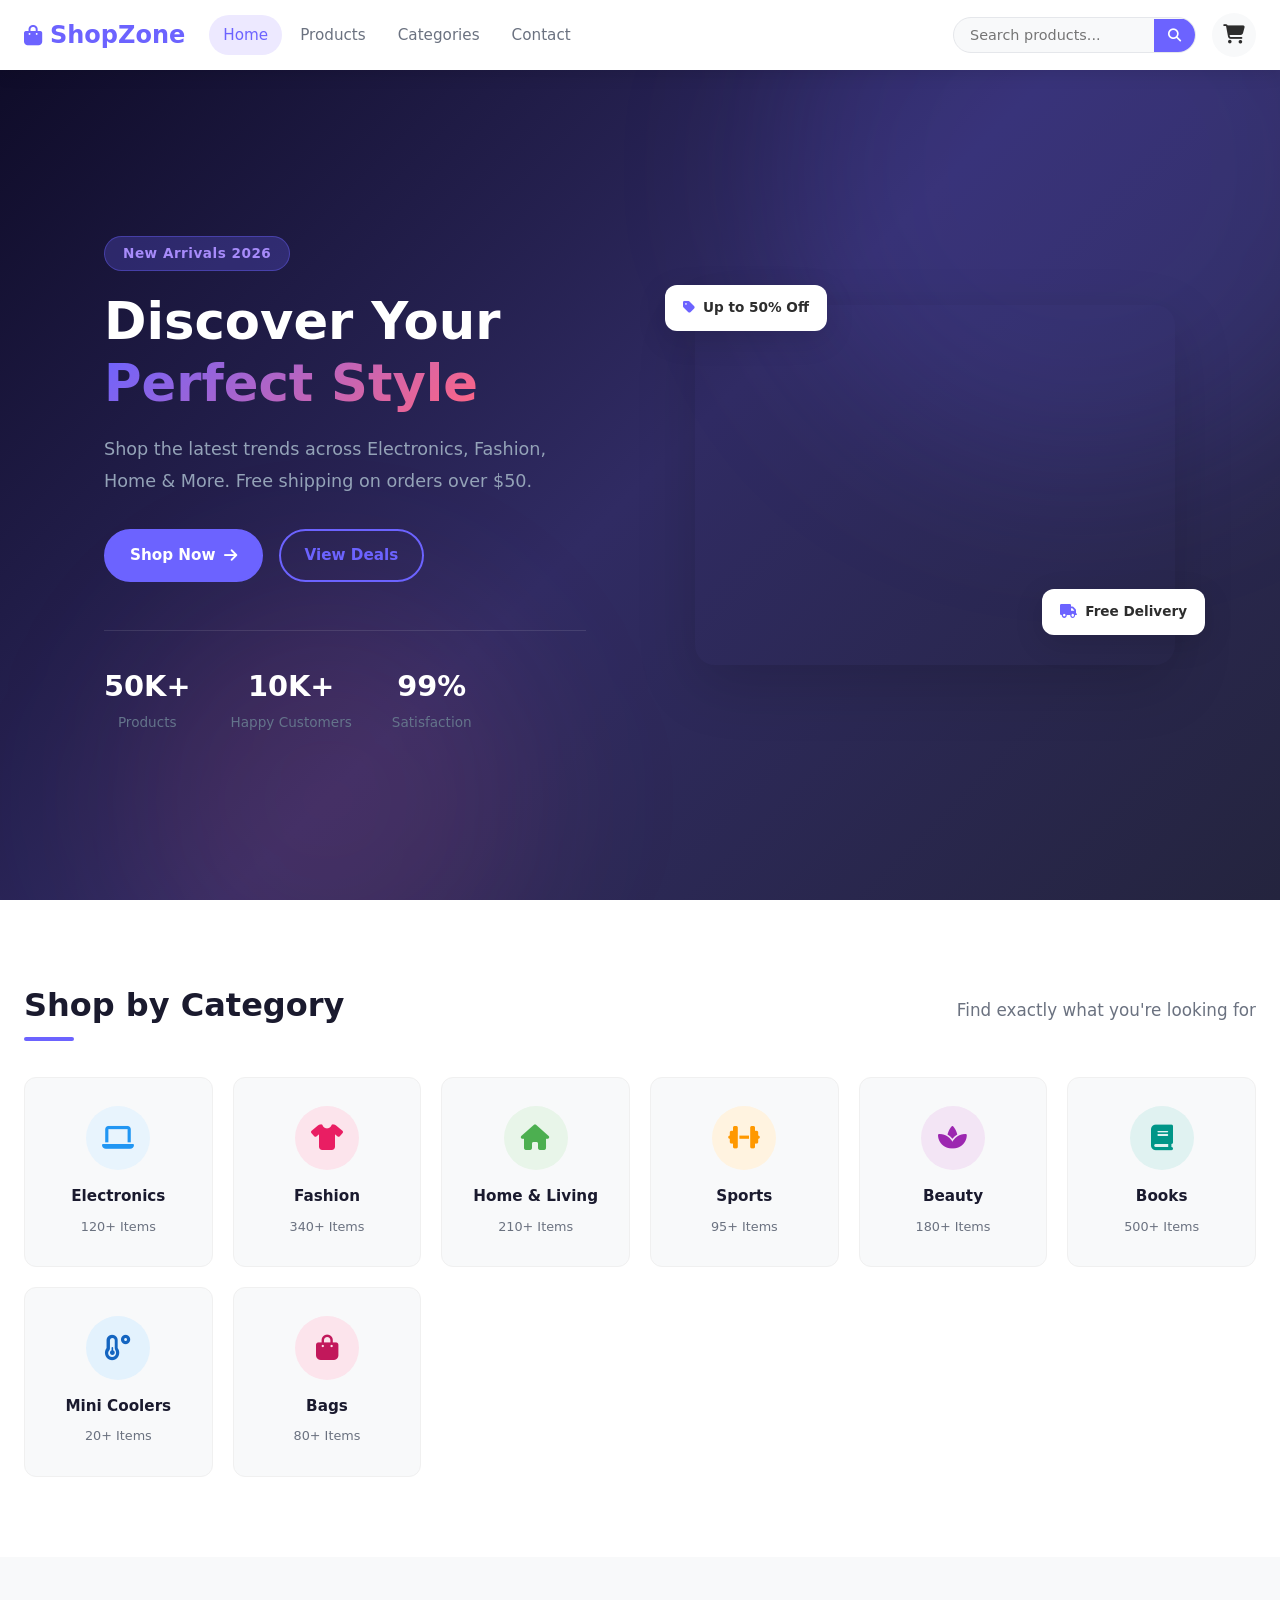
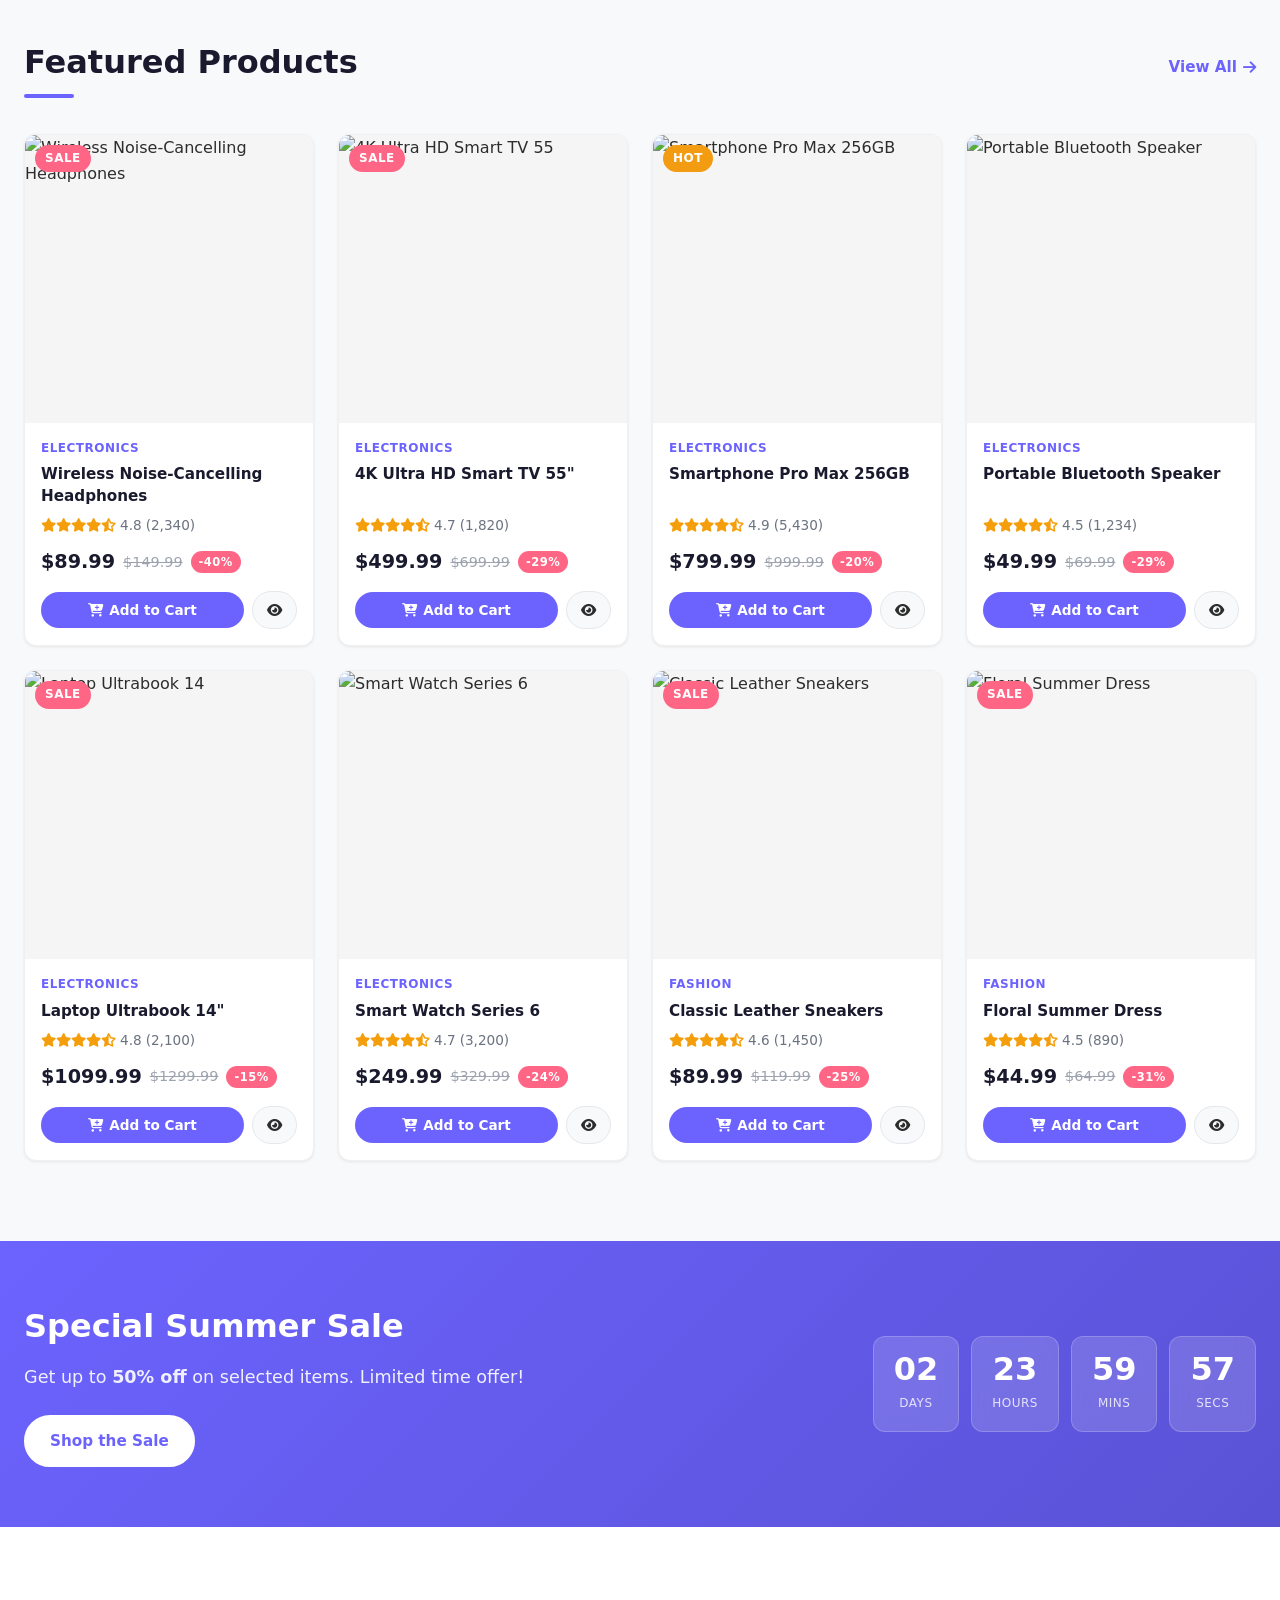
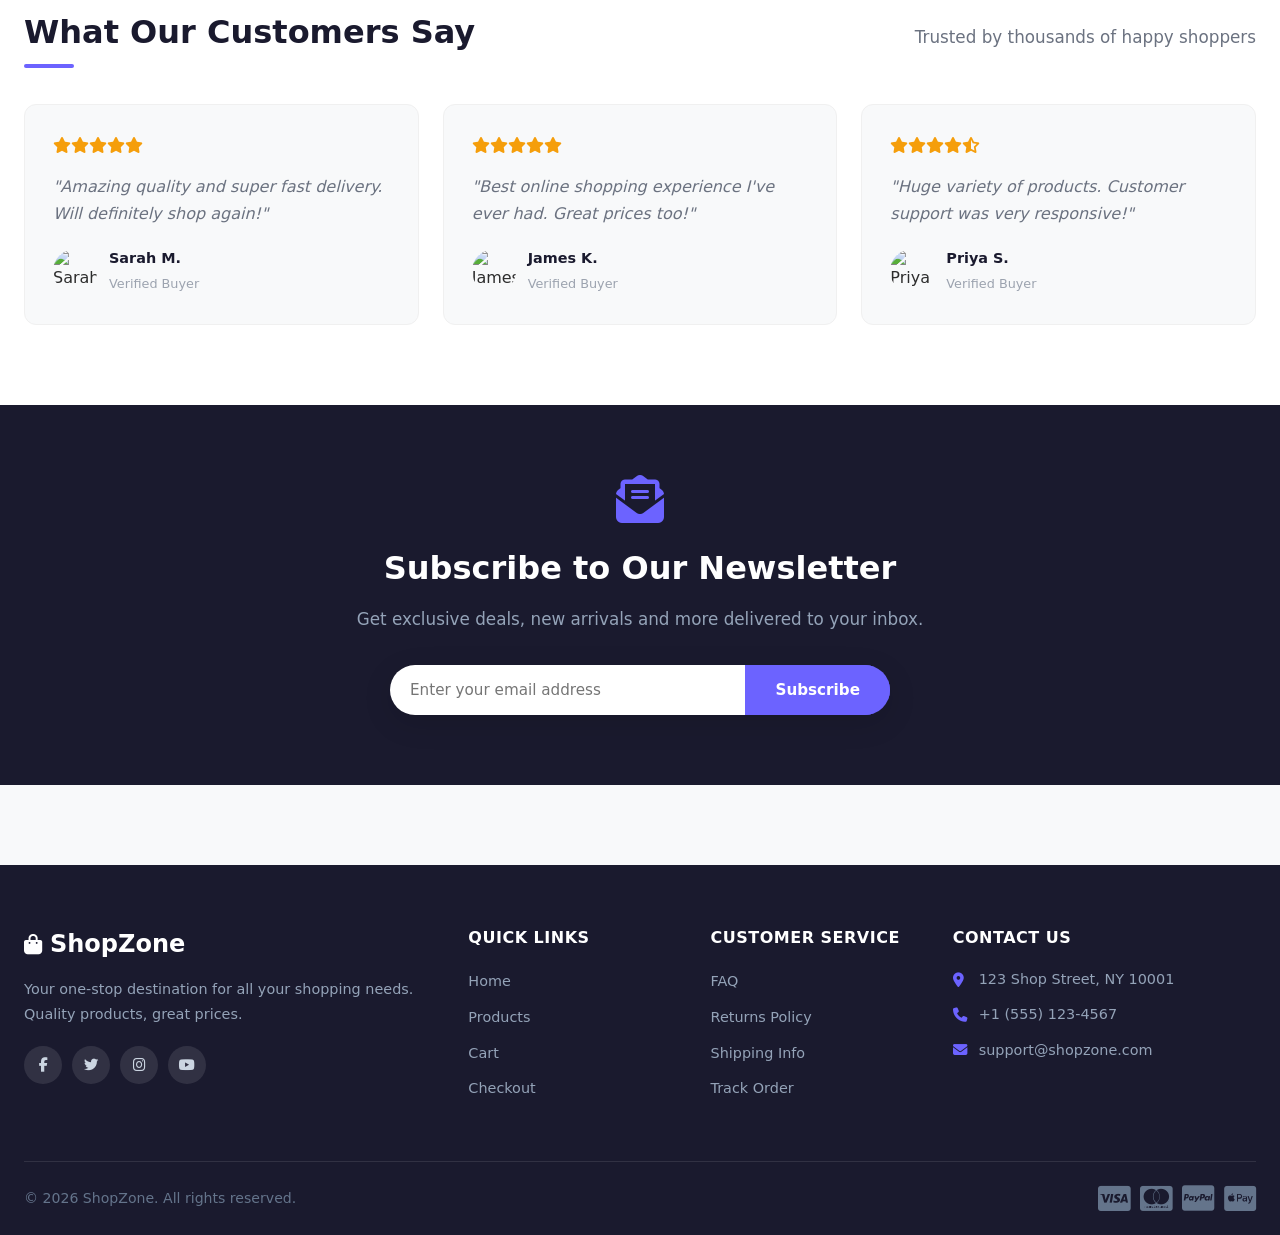
==== commit 45e2089f: "Restructure: move all CSS and JS files to root (flat structure)" ====
--- a/index.html
+++ b/index.html
@@ -4,8 +4,8 @@
   <meta charset="UTF-8" />
   <meta name="viewport" content="width=device-width, initial-scale=1.0" />
   <title>ShopZone - Your One Stop Shop</title>
-  <link rel="stylesheet" href="styles/main.css" />
-  <link rel="stylesheet" href="styles/pages.css" />
+  <link rel="stylesheet" href="main.css" />
+  <link rel="stylesheet" href="pages.css" />
   <link rel="stylesheet" href="https://cdnjs.cloudflare.com/ajax/libs/font-awesome/6.5.0/css/all.min.css" />
 </head>
 <body>
@@ -244,9 +244,9 @@
     </div>
   </footer>
 
-  <script src="js/products.js"></script>
-  <script src="js/cart.js"></script>
-  <script src="js/app.js"></script>
+  <script src="products.js"></script>
+  <script src="cart.js"></script>
+  <script src="app.js"></script>
   <script>
     // Render featured products on homepage
     document.addEventListener('DOMContentLoaded', () => {
--- a/main.css
+++ b/main.css
@@ -0,0 +1,774 @@
+/* ============================================
+   SHOPZONE - MAIN CSS
+   Global styles, variables, navbar, footer
+   ============================================ */
+
+/* ---------- CSS VARIABLES ---------- */
+:root {
+  --primary: #6c63ff;
+  --primary-dark: #5a52d5;
+  --primary-light: #ede9ff;
+  --secondary: #ff6584;
+  --accent: #43d8c9;
+  --success: #27ae60;
+  --warning: #f39c12;
+  --danger: #e74c3c;
+  --info: #3498db;
+
+  --dark: #1a1a2e;
+  --dark-2: #16213e;
+  --dark-3: #0f3460;
+  --text-primary: #2d2d2d;
+  --text-secondary: #6b7280;
+  --text-light: #9ca3af;
+  --white: #ffffff;
+
+  --bg: #f8f9fa;
+  --bg-card: #ffffff;
+  --bg-hover: #f3f4f6;
+  --border: #e5e7eb;
+  --border-light: #f0f0f0;
+
+  --shadow-sm: 0 1px 3px rgba(0,0,0,0.08);
+  --shadow: 0 4px 16px rgba(0,0,0,0.10);
+  --shadow-md: 0 8px 30px rgba(0,0,0,0.12);
+  --shadow-lg: 0 20px 60px rgba(0,0,0,0.15);
+
+  --radius-sm: 6px;
+  --radius: 12px;
+  --radius-lg: 20px;
+  --radius-full: 9999px;
+
+  --font: 'Segoe UI', system-ui, -apple-system, sans-serif;
+  --transition: 0.25s ease;
+  --transition-slow: 0.4s ease;
+
+  --nav-height: 70px;
+}
+
+/* ---------- RESET & BASE ---------- */
+*, *::before, *::after { box-sizing: border-box; margin: 0; padding: 0; }
+
+html { scroll-behavior: smooth; font-size: 16px; }
+
+body {
+  font-family: var(--font);
+  color: var(--text-primary);
+  background: var(--bg);
+  line-height: 1.6;
+  overflow-x: hidden;
+}
+
+a { text-decoration: none; color: inherit; }
+img { max-width: 100%; display: block; }
+ul { list-style: none; }
+button { cursor: pointer; border: none; background: none; font-family: inherit; }
+input, select, textarea { font-family: inherit; }
+
+/* ---------- CONTAINER ---------- */
+.container {
+  max-width: 1280px;
+  margin: 0 auto;
+  padding: 0 24px;
+}
+
+/* ---------- UTILITIES ---------- */
+.hidden { display: none !important; }
+.text-green { color: var(--success); }
+.text-red { color: var(--danger); }
+.text-center { text-align: center; }
+.text-primary { color: var(--primary); }
+
+/* ---------- BUTTONS ---------- */
+.btn {
+  display: inline-flex;
+  align-items: center;
+  gap: 8px;
+  padding: 12px 24px;
+  border-radius: var(--radius-full);
+  font-size: 0.95rem;
+  font-weight: 600;
+  transition: all var(--transition);
+  cursor: pointer;
+  border: 2px solid transparent;
+  white-space: nowrap;
+}
+
+.btn-primary {
+  background: var(--primary);
+  color: var(--white);
+  border-color: var(--primary);
+}
+.btn-primary:hover {
+  background: var(--primary-dark);
+  border-color: var(--primary-dark);
+  transform: translateY(-2px);
+  box-shadow: 0 8px 20px rgba(108, 99, 255, 0.35);
+}
+
+.btn-outline {
+  background: transparent;
+  color: var(--primary);
+  border-color: var(--primary);
+}
+.btn-outline:hover {
+  background: var(--primary);
+  color: var(--white);
+  transform: translateY(-2px);
+}
+
+.btn-white {
+  background: var(--white);
+  color: var(--primary);
+  border-color: var(--white);
+}
+.btn-white:hover {
+  background: transparent;
+  color: var(--white);
+  border-color: var(--white);
+}
+
+.btn-success {
+  background: var(--success);
+  color: var(--white);
+  border-color: var(--success);
+}
+.btn-success:hover {
+  background: #219a52;
+  transform: translateY(-2px);
+}
+
+.btn-danger {
+  background: var(--danger);
+  color: var(--white);
+  border-color: var(--danger);
+}
+.btn-danger:hover {
+  background: #c0392b;
+  transform: translateY(-2px);
+}
+
+.btn-lg { padding: 14px 32px; font-size: 1rem; }
+.btn-sm { padding: 8px 16px; font-size: 0.85rem; }
+.btn-full { width: 100%; justify-content: center; }
+
+.btn:disabled {
+  opacity: 0.5;
+  cursor: not-allowed;
+  transform: none !important;
+}
+
+/* ---------- NAVBAR ---------- */
+.navbar {
+  position: sticky;
+  top: 0;
+  z-index: 1000;
+  background: var(--white);
+  box-shadow: var(--shadow);
+  height: var(--nav-height);
+}
+
+.nav-container {
+  max-width: 1280px;
+  margin: 0 auto;
+  padding: 0 24px;
+  height: 100%;
+  display: flex;
+  align-items: center;
+  gap: 24px;
+}
+
+.logo {
+  font-size: 1.5rem;
+  font-weight: 800;
+  color: var(--primary);
+  display: flex;
+  align-items: center;
+  gap: 8px;
+  white-space: nowrap;
+  flex-shrink: 0;
+}
+.logo i { font-size: 1.3rem; }
+
+.nav-links {
+  display: flex;
+  align-items: center;
+  gap: 4px;
+  flex: 1;
+}
+
+.nav-links a {
+  padding: 8px 14px;
+  border-radius: var(--radius-full);
+  font-weight: 500;
+  color: var(--text-secondary);
+  transition: all var(--transition);
+  font-size: 0.95rem;
+}
+.nav-links a:hover,
+.nav-links a.active {
+  color: var(--primary);
+  background: var(--primary-light);
+}
+
+.nav-actions {
+  display: flex;
+  align-items: center;
+  gap: 16px;
+  flex-shrink: 0;
+}
+
+.search-bar {
+  display: flex;
+  align-items: center;
+  background: var(--bg);
+  border: 1.5px solid var(--border);
+  border-radius: var(--radius-full);
+  overflow: hidden;
+  transition: border-color var(--transition);
+}
+.search-bar:focus-within { border-color: var(--primary); }
+
+.search-bar input {
+  border: none;
+  background: none;
+  padding: 9px 16px;
+  width: 200px;
+  outline: none;
+  font-size: 0.9rem;
+  color: var(--text-primary);
+}
+
+.search-bar button {
+  padding: 9px 14px;
+  color: var(--text-secondary);
+  background: var(--primary);
+  color: white;
+  transition: background var(--transition);
+}
+.search-bar button:hover { background: var(--primary-dark); }
+
+.cart-icon {
+  position: relative;
+  display: flex;
+  align-items: center;
+  justify-content: center;
+  width: 44px;
+  height: 44px;
+  border-radius: var(--radius-full);
+  background: var(--bg);
+  color: var(--text-primary);
+  font-size: 1.2rem;
+  transition: all var(--transition);
+}
+.cart-icon:hover { background: var(--primary-light); color: var(--primary); }
+
+.cart-count {
+  position: absolute;
+  top: -4px;
+  right: -4px;
+  background: var(--secondary);
+  color: white;
+  font-size: 0.7rem;
+  font-weight: 700;
+  width: 20px;
+  height: 20px;
+  border-radius: 50%;
+  display: flex;
+  align-items: center;
+  justify-content: center;
+  border: 2px solid white;
+}
+
+.hamburger {
+  display: none;
+  padding: 8px;
+  font-size: 1.2rem;
+  color: var(--text-primary);
+  border-radius: var(--radius-sm);
+  margin-left: auto;
+}
+.hamburger:hover { background: var(--bg-hover); }
+
+.mobile-menu {
+  display: none;
+  flex-direction: column;
+  background: white;
+  padding: 12px 24px;
+  border-top: 1px solid var(--border);
+  box-shadow: var(--shadow);
+}
+.mobile-menu.open { display: flex; }
+.mobile-menu a {
+  padding: 12px 0;
+  font-weight: 500;
+  color: var(--text-primary);
+  border-bottom: 1px solid var(--border-light);
+  transition: color var(--transition);
+}
+.mobile-menu a:last-child { border-bottom: none; }
+.mobile-menu a:hover { color: var(--primary); }
+
+/* ---------- SECTION HEADER ---------- */
+.section-header {
+  display: flex;
+  align-items: center;
+  justify-content: space-between;
+  margin-bottom: 36px;
+  flex-wrap: wrap;
+  gap: 12px;
+}
+
+.section-header h2 {
+  font-size: 2rem;
+  font-weight: 800;
+  color: var(--dark);
+  position: relative;
+}
+.section-header h2::after {
+  content: '';
+  display: block;
+  width: 50px;
+  height: 4px;
+  background: var(--primary);
+  border-radius: 2px;
+  margin-top: 6px;
+}
+
+.section-header p { color: var(--text-secondary); font-size: 1.05rem; }
+
+.view-all {
+  display: inline-flex;
+  align-items: center;
+  gap: 6px;
+  color: var(--primary);
+  font-weight: 600;
+  font-size: 0.95rem;
+  transition: gap var(--transition);
+}
+.view-all:hover { gap: 10px; }
+
+/* ---------- PRODUCT CARD ---------- */
+.product-grid {
+  display: grid;
+  grid-template-columns: repeat(auto-fill, minmax(240px, 1fr));
+  gap: 24px;
+}
+
+.product-card {
+  background: var(--bg-card);
+  border-radius: var(--radius);
+  overflow: hidden;
+  box-shadow: var(--shadow-sm);
+  transition: all var(--transition);
+  border: 1px solid var(--border-light);
+  display: flex;
+  flex-direction: column;
+}
+.product-card:hover {
+  transform: translateY(-6px);
+  box-shadow: var(--shadow-md);
+  border-color: var(--primary-light);
+}
+
+.product-card-img {
+  position: relative;
+  overflow: hidden;
+  aspect-ratio: 1;
+  background: #f5f5f5;
+}
+.product-card-img img {
+  width: 100%;
+  height: 100%;
+  object-fit: cover;
+  transition: transform var(--transition-slow);
+}
+.product-card:hover .product-card-img img { transform: scale(1.08); }
+
+.product-card-badge {
+  position: absolute;
+  top: 10px;
+  left: 10px;
+  padding: 4px 10px;
+  border-radius: var(--radius-full);
+  font-size: 0.75rem;
+  font-weight: 700;
+  text-transform: uppercase;
+  letter-spacing: 0.5px;
+}
+.badge-sale { background: var(--secondary); color: white; }
+.badge-new  { background: var(--success); color: white; }
+.badge-hot  { background: var(--warning); color: white; }
+
+.product-card-actions {
+  position: absolute;
+  top: 10px;
+  right: 10px;
+  display: flex;
+  flex-direction: column;
+  gap: 6px;
+  opacity: 0;
+  transform: translateX(10px);
+  transition: all var(--transition);
+}
+.product-card:hover .product-card-actions {
+  opacity: 1;
+  transform: translateX(0);
+}
+
+.product-card-actions button {
+  width: 36px;
+  height: 36px;
+  border-radius: 50%;
+  background: white;
+  color: var(--text-primary);
+  box-shadow: var(--shadow-sm);
+  display: flex;
+  align-items: center;
+  justify-content: center;
+  font-size: 0.9rem;
+  transition: all var(--transition);
+}
+.product-card-actions button:hover { background: var(--primary); color: white; }
+
+.product-card-body {
+  padding: 16px;
+  flex: 1;
+  display: flex;
+  flex-direction: column;
+}
+
+.product-card-category {
+  font-size: 0.75rem;
+  text-transform: uppercase;
+  letter-spacing: 0.5px;
+  color: var(--primary);
+  font-weight: 600;
+  margin-bottom: 6px;
+}
+
+.product-card-title {
+  font-size: 0.95rem;
+  font-weight: 700;
+  color: var(--dark);
+  margin-bottom: 8px;
+  display: -webkit-box;
+  -webkit-line-clamp: 2;
+  -webkit-box-orient: vertical;
+  overflow: hidden;
+  line-height: 1.4;
+  flex: 1;
+}
+
+.product-card-rating {
+  display: flex;
+  align-items: center;
+  gap: 4px;
+  margin-bottom: 10px;
+  font-size: 0.85rem;
+}
+.product-card-rating .stars { color: #f59e0b; }
+.product-card-rating span { color: var(--text-secondary); }
+
+.product-card-price {
+  display: flex;
+  align-items: center;
+  gap: 8px;
+  margin-bottom: 14px;
+}
+.current-price {
+  font-size: 1.2rem;
+  font-weight: 800;
+  color: var(--dark);
+}
+.original-price {
+  font-size: 0.9rem;
+  color: var(--text-light);
+  text-decoration: line-through;
+}
+
+.product-card-footer {
+  display: flex;
+  align-items: center;
+  gap: 8px;
+}
+
+.btn-add-cart {
+  flex: 1;
+  display: flex;
+  align-items: center;
+  justify-content: center;
+  gap: 6px;
+  padding: 10px 16px;
+  background: var(--primary);
+  color: white;
+  border-radius: var(--radius-full);
+  font-size: 0.85rem;
+  font-weight: 600;
+  transition: all var(--transition);
+}
+.btn-add-cart:hover { background: var(--primary-dark); transform: none; box-shadow: none; }
+.btn-add-cart:disabled { opacity: 0.5; cursor: not-allowed; }
+
+.btn-view {
+  padding: 10px 14px;
+  background: var(--bg);
+  color: var(--text-primary);
+  border-radius: var(--radius-full);
+  font-size: 0.85rem;
+  font-weight: 600;
+  transition: all var(--transition);
+  border: 1.5px solid var(--border);
+}
+.btn-view:hover { background: var(--primary-light); color: var(--primary); border-color: var(--primary); }
+
+/* ---------- TOAST NOTIFICATIONS ---------- */
+.toast-container {
+  position: fixed;
+  top: 80px;
+  right: 20px;
+  z-index: 9999;
+  display: flex;
+  flex-direction: column;
+  gap: 10px;
+}
+
+.toast {
+  display: flex;
+  align-items: center;
+  gap: 12px;
+  padding: 14px 18px;
+  border-radius: var(--radius);
+  background: white;
+  box-shadow: var(--shadow-md);
+  min-width: 280px;
+  max-width: 360px;
+  animation: slideIn 0.3s ease;
+  border-left: 4px solid var(--primary);
+}
+.toast.success { border-left-color: var(--success); }
+.toast.error   { border-left-color: var(--danger); }
+.toast.info    { border-left-color: var(--info); }
+.toast.warning { border-left-color: var(--warning); }
+.toast i { font-size: 1.1rem; }
+.toast.success i { color: var(--success); }
+.toast.error i   { color: var(--danger); }
+.toast.info i    { color: var(--info); }
+.toast.warning i { color: var(--warning); }
+.toast span { font-size: 0.9rem; font-weight: 500; flex: 1; }
+.toast-close { color: var(--text-light); font-size: 0.9rem; cursor: pointer; padding: 2px 6px; }
+.toast-close:hover { color: var(--text-primary); }
+
+@keyframes slideIn {
+  from { opacity: 0; transform: translateX(40px); }
+  to   { opacity: 1; transform: translateX(0); }
+}
+@keyframes slideOut {
+  from { opacity: 1; transform: translateX(0); }
+  to   { opacity: 0; transform: translateX(40px); }
+}
+.toast.removing { animation: slideOut 0.3s ease forwards; }
+
+/* ---------- FOOTER ---------- */
+.footer {
+  background: var(--dark);
+  color: #cbd5e1;
+  padding: 60px 0 0;
+  margin-top: 80px;
+}
+
+.footer-grid {
+  display: grid;
+  grid-template-columns: 2fr 1fr 1fr 1.5fr;
+  gap: 40px;
+  margin-bottom: 50px;
+}
+
+.footer-brand .logo { color: var(--white); margin-bottom: 14px; }
+.footer-brand p { font-size: 0.9rem; line-height: 1.7; color: #94a3b8; }
+
+.social-links {
+  display: flex;
+  gap: 10px;
+  margin-top: 20px;
+}
+.social-links a {
+  width: 38px;
+  height: 38px;
+  border-radius: 50%;
+  background: rgba(255,255,255,0.1);
+  display: flex;
+  align-items: center;
+  justify-content: center;
+  color: #cbd5e1;
+  font-size: 0.9rem;
+  transition: all var(--transition);
+}
+.social-links a:hover { background: var(--primary); color: white; transform: translateY(-3px); }
+
+.footer-links h4,
+.footer-contact h4 {
+  font-size: 1rem;
+  font-weight: 700;
+  color: var(--white);
+  margin-bottom: 18px;
+  text-transform: uppercase;
+  letter-spacing: 0.5px;
+}
+
+.footer-links ul li { margin-bottom: 10px; }
+.footer-links ul li a {
+  color: #94a3b8;
+  font-size: 0.9rem;
+  transition: color var(--transition);
+}
+.footer-links ul li a:hover { color: var(--white); padding-left: 4px; }
+
+.footer-contact p {
+  display: flex;
+  align-items: center;
+  gap: 10px;
+  color: #94a3b8;
+  font-size: 0.9rem;
+  margin-bottom: 12px;
+}
+.footer-contact p i { color: var(--primary); width: 16px; }
+
+.footer-bottom {
+  border-top: 1px solid rgba(255,255,255,0.1);
+  padding: 22px 0;
+  display: flex;
+  align-items: center;
+  justify-content: space-between;
+  flex-wrap: wrap;
+  gap: 12px;
+}
+.footer-bottom p { font-size: 0.88rem; color: #64748b; }
+
+.payment-icons {
+  display: flex;
+  gap: 10px;
+  font-size: 1.8rem;
+  color: #64748b;
+}
+.payment-icons i:hover { color: var(--white); }
+
+/* ---------- BREADCRUMB ---------- */
+.breadcrumb {
+  display: flex;
+  align-items: center;
+  gap: 8px;
+  font-size: 0.9rem;
+  color: var(--text-secondary);
+}
+.breadcrumb a { color: var(--primary); transition: opacity var(--transition); }
+.breadcrumb a:hover { opacity: 0.8; }
+.breadcrumb i { font-size: 0.75rem; color: var(--text-light); }
+
+/* ---------- QUANTITY CONTROL ---------- */
+.qty-control {
+  display: flex;
+  align-items: center;
+  border: 1.5px solid var(--border);
+  border-radius: var(--radius-full);
+  overflow: hidden;
+}
+.qty-control button {
+  width: 36px;
+  height: 36px;
+  background: var(--bg);
+  color: var(--text-primary);
+  font-size: 1rem;
+  font-weight: 700;
+  transition: background var(--transition);
+  display: flex;
+  align-items: center;
+  justify-content: center;
+}
+.qty-control button:hover { background: var(--primary); color: white; }
+.qty-control input {
+  width: 48px;
+  text-align: center;
+  border: none;
+  border-left: 1.5px solid var(--border);
+  border-right: 1.5px solid var(--border);
+  outline: none;
+  font-size: 0.95rem;
+  font-weight: 600;
+  padding: 6px 0;
+}
+.qty-control input::-webkit-inner-spin-button,
+.qty-control input::-webkit-outer-spin-button { -webkit-appearance: none; }
+
+/* ---------- MODAL ---------- */
+.modal-overlay {
+  position: fixed;
+  inset: 0;
+  background: rgba(0,0,0,0.6);
+  z-index: 9000;
+  display: flex;
+  align-items: center;
+  justify-content: center;
+  padding: 20px;
+  backdrop-filter: blur(4px);
+  animation: fadeIn 0.2s ease;
+}
+@keyframes fadeIn { from { opacity: 0; } to { opacity: 1; } }
+
+.modal {
+  background: var(--white);
+  border-radius: var(--radius-lg);
+  padding: 48px 40px;
+  max-width: 480px;
+  width: 100%;
+  text-align: center;
+  animation: popIn 0.3s ease;
+}
+@keyframes popIn {
+  from { opacity: 0; transform: scale(0.9); }
+  to   { opacity: 1; transform: scale(1); }
+}
+
+.success-modal .success-icon {
+  width: 80px;
+  height: 80px;
+  background: #d1fae5;
+  border-radius: 50%;
+  display: flex;
+  align-items: center;
+  justify-content: center;
+  margin: 0 auto 24px;
+  font-size: 2.5rem;
+  color: var(--success);
+}
+.success-modal h2 { font-size: 1.8rem; margin-bottom: 12px; color: var(--dark); }
+.success-modal p { color: var(--text-secondary); margin-bottom: 8px; }
+.modal-actions { display: flex; gap: 12px; justify-content: center; margin-top: 28px; }
+
+/* ---------- STARS ---------- */
+.stars { color: #f59e0b; }
+.mini-stars { color: #f59e0b; }
+
+/* ---------- RESPONSIVE ---------- */
+@media (max-width: 1024px) {
+  .footer-grid { grid-template-columns: 1fr 1fr; }
+  .search-bar input { width: 150px; }
+}
+
+@media (max-width: 768px) {
+  .nav-links { display: none; }
+  .search-bar { display: none; }
+  .hamburger { display: flex; }
+  .navbar { height: auto; }
+  .nav-container { height: var(--nav-height); flex-wrap: wrap; }
+  .product-grid { grid-template-columns: repeat(auto-fill, minmax(180px, 1fr)); gap: 16px; }
+  .footer-grid { grid-template-columns: 1fr; gap: 30px; }
+  .footer-bottom { flex-direction: column; text-align: center; }
+  .section-header h2 { font-size: 1.5rem; }
+}
+
+@media (max-width: 480px) {
+  .container { padding: 0 16px; }
+  .product-grid { grid-template-columns: repeat(2, 1fr); gap: 12px; }
+  .btn { padding: 10px 18px; font-size: 0.88rem; }
+}
--- a/pages.css
+++ b/pages.css
@@ -0,0 +1,1221 @@
+/* ============================================
+   SHOPZONE - PAGES CSS
+   Page-specific styles
+   ============================================ */
+
+/* ============ INDEX / HERO ============ */
+.hero {
+  min-height: calc(100vh - var(--nav-height));
+  background: linear-gradient(135deg, #0f0c29, #302b63, #24243e);
+  display: flex;
+  align-items: center;
+  position: relative;
+  overflow: hidden;
+  padding: 60px 0;
+}
+
+.hero::before {
+  content: '';
+  position: absolute;
+  width: 600px;
+  height: 600px;
+  border-radius: 50%;
+  background: rgba(108, 99, 255, 0.15);
+  top: -200px;
+  right: -100px;
+  filter: blur(80px);
+}
+.hero::after {
+  content: '';
+  position: absolute;
+  width: 400px;
+  height: 400px;
+  border-radius: 50%;
+  background: rgba(255, 101, 132, 0.1);
+  bottom: -100px;
+  left: 10%;
+  filter: blur(80px);
+}
+
+.hero .container,
+.hero > * {
+  max-width: 1280px;
+  width: 100%;
+  margin: 0 auto;
+  padding: 0 24px;
+}
+
+.hero {
+  padding: 60px 24px;
+}
+
+/* Override to make hero a flex row */
+.hero {
+  display: flex;
+  justify-content: center;
+}
+.hero .container {
+  display: none;
+}
+
+/* Hero uses direct child layout */
+.hero-content,
+.hero-image {
+  position: relative;
+  z-index: 1;
+}
+
+/* Rewrite hero as proper layout */
+.hero {
+  padding: 0;
+}
+
+/* Full hero section re-layout */
+section.hero {
+  min-height: calc(100vh - var(--nav-height));
+  background: linear-gradient(135deg, #0f0c29 0%, #302b63 50%, #24243e 100%);
+  display: grid;
+  grid-template-columns: 1fr 1fr;
+  align-items: center;
+  padding: 60px 80px;
+  gap: 60px;
+  position: relative;
+  overflow: hidden;
+}
+
+section.hero::before {
+  content: '';
+  position: absolute;
+  width: 600px;
+  height: 600px;
+  border-radius: 50%;
+  background: rgba(108, 99, 255, 0.15);
+  top: -200px;
+  right: -100px;
+  filter: blur(80px);
+  pointer-events: none;
+}
+
+.hero-content { position: relative; z-index: 1; }
+
+.hero-badge {
+  display: inline-block;
+  background: rgba(108, 99, 255, 0.25);
+  color: #a78bfa;
+  border: 1px solid rgba(108, 99, 255, 0.4);
+  padding: 6px 18px;
+  border-radius: var(--radius-full);
+  font-size: 0.85rem;
+  font-weight: 600;
+  margin-bottom: 20px;
+  letter-spacing: 0.5px;
+}
+
+.hero-content h1 {
+  font-size: clamp(2.2rem, 4vw, 3.5rem);
+  font-weight: 900;
+  color: white;
+  line-height: 1.2;
+  margin-bottom: 20px;
+}
+.hero-content h1 span {
+  background: linear-gradient(135deg, var(--primary), var(--secondary));
+  -webkit-background-clip: text;
+  -webkit-text-fill-color: transparent;
+  background-clip: text;
+}
+
+.hero-content p {
+  font-size: 1.1rem;
+  color: #94a3b8;
+  margin-bottom: 32px;
+  line-height: 1.8;
+  max-width: 480px;
+}
+
+.hero-buttons {
+  display: flex;
+  gap: 16px;
+  flex-wrap: wrap;
+  margin-bottom: 48px;
+}
+
+.hero-stats {
+  display: flex;
+  gap: 40px;
+  padding-top: 32px;
+  border-top: 1px solid rgba(255,255,255,0.1);
+}
+.hero-stats .stat { text-align: center; }
+.hero-stats .stat strong {
+  display: block;
+  font-size: 1.8rem;
+  font-weight: 900;
+  color: white;
+}
+.hero-stats .stat span { font-size: 0.85rem; color: #64748b; }
+
+.hero-image {
+  display: flex;
+  justify-content: center;
+  align-items: center;
+  position: relative;
+  z-index: 1;
+}
+
+.hero-img-wrapper {
+  position: relative;
+  width: 100%;
+  max-width: 480px;
+}
+.hero-img-wrapper img {
+  width: 100%;
+  border-radius: var(--radius-lg);
+  box-shadow: var(--shadow-lg);
+  object-fit: cover;
+  aspect-ratio: 4/3;
+}
+
+.floating-card {
+  position: absolute;
+  background: white;
+  border-radius: var(--radius);
+  padding: 12px 18px;
+  font-size: 0.85rem;
+  font-weight: 700;
+  box-shadow: var(--shadow-md);
+  display: flex;
+  align-items: center;
+  gap: 8px;
+  animation: float 3s ease-in-out infinite;
+}
+.floating-card i { color: var(--primary); }
+.card1 { top: -20px; left: -30px; animation-delay: 0s; }
+.card2 { bottom: 30px; right: -30px; animation-delay: 1.5s; }
+
+@keyframes float {
+  0%, 100% { transform: translateY(0); }
+  50% { transform: translateY(-12px); }
+}
+
+/* ============ CATEGORIES ============ */
+.categories {
+  padding: 80px 0;
+  background: var(--white);
+}
+
+.category-grid {
+  display: grid;
+  grid-template-columns: repeat(auto-fill, minmax(160px, 1fr));
+  gap: 20px;
+}
+
+.category-card {
+  background: var(--bg);
+  border-radius: var(--radius);
+  padding: 28px 20px;
+  text-align: center;
+  transition: all var(--transition);
+  border: 1.5px solid var(--border-light);
+  cursor: pointer;
+  display: block;
+}
+.category-card:hover {
+  transform: translateY(-6px);
+  border-color: var(--primary);
+  box-shadow: var(--shadow-md);
+  background: var(--white);
+}
+.cat-icon {
+  width: 64px;
+  height: 64px;
+  border-radius: 50%;
+  display: flex;
+  align-items: center;
+  justify-content: center;
+  margin: 0 auto 14px;
+  font-size: 1.6rem;
+  transition: transform var(--transition);
+}
+.category-card:hover .cat-icon { transform: scale(1.1); }
+.category-card h3 { font-size: 0.95rem; font-weight: 700; color: var(--dark); margin-bottom: 4px; }
+.category-card span { font-size: 0.8rem; color: var(--text-secondary); }
+
+/* ============ FEATURED PRODUCTS ============ */
+.featured-products {
+  padding: 80px 0;
+  background: var(--bg);
+}
+
+/* ============ PROMO BANNER ============ */
+.promo-banner {
+  background: linear-gradient(135deg, var(--primary), var(--primary-dark));
+  padding: 60px 0;
+  color: white;
+}
+.promo-content {
+  display: flex;
+  align-items: center;
+  justify-content: space-between;
+  gap: 40px;
+  flex-wrap: wrap;
+}
+.promo-text h2 { font-size: 2rem; font-weight: 800; margin-bottom: 10px; }
+.promo-text p { font-size: 1.1rem; opacity: 0.9; margin-bottom: 24px; }
+
+.promo-timer {
+  display: flex;
+  gap: 12px;
+}
+.time-box {
+  background: rgba(255,255,255,0.15);
+  border: 1px solid rgba(255,255,255,0.2);
+  border-radius: var(--radius);
+  padding: 16px 20px;
+  text-align: center;
+  min-width: 80px;
+  backdrop-filter: blur(8px);
+}
+.time-box span {
+  display: block;
+  font-size: 2rem;
+  font-weight: 900;
+  line-height: 1;
+  margin-bottom: 4px;
+}
+.time-box label { font-size: 0.75rem; opacity: 0.8; text-transform: uppercase; letter-spacing: 0.5px; }
+
+/* ============ TESTIMONIALS ============ */
+.testimonials {
+  padding: 80px 0;
+  background: var(--white);
+}
+.testimonial-grid {
+  display: grid;
+  grid-template-columns: repeat(auto-fit, minmax(280px, 1fr));
+  gap: 24px;
+}
+.testimonial-card {
+  background: var(--bg);
+  border-radius: var(--radius);
+  padding: 28px;
+  border: 1.5px solid var(--border-light);
+  transition: all var(--transition);
+}
+.testimonial-card:hover { transform: translateY(-4px); box-shadow: var(--shadow-md); border-color: var(--primary-light); }
+.testimonial-card .stars { margin-bottom: 14px; font-size: 1rem; }
+.testimonial-card p { color: var(--text-secondary); line-height: 1.7; margin-bottom: 20px; font-style: italic; }
+.reviewer { display: flex; align-items: center; gap: 12px; }
+.reviewer img { width: 44px; height: 44px; border-radius: 50%; object-fit: cover; }
+.reviewer strong { display: block; font-size: 0.9rem; color: var(--dark); }
+.reviewer span { font-size: 0.8rem; color: var(--text-light); }
+
+/* ============ NEWSLETTER ============ */
+.newsletter {
+  background: var(--dark);
+  padding: 70px 0;
+}
+.newsletter-content {
+  text-align: center;
+  color: white;
+}
+.newsletter-content > i {
+  font-size: 3rem;
+  color: var(--primary);
+  margin-bottom: 20px;
+}
+.newsletter-content h2 { font-size: 2rem; font-weight: 800; margin-bottom: 12px; }
+.newsletter-content p { color: #94a3b8; font-size: 1.05rem; margin-bottom: 32px; }
+.newsletter-form {
+  display: flex;
+  max-width: 500px;
+  margin: 0 auto;
+  gap: 0;
+  border-radius: var(--radius-full);
+  overflow: hidden;
+  box-shadow: var(--shadow-md);
+}
+.newsletter-form input {
+  flex: 1;
+  padding: 14px 20px;
+  border: none;
+  outline: none;
+  font-size: 0.95rem;
+  background: white;
+  color: var(--text-primary);
+}
+.newsletter-form .btn {
+  border-radius: 0;
+  padding: 14px 28px;
+}
+
+/* ============ PAGE HERO ============ */
+.page-hero {
+  background: linear-gradient(135deg, var(--dark) 0%, var(--dark-3) 100%);
+  color: white;
+  padding: 50px 0;
+  text-align: center;
+}
+.page-hero h1 { font-size: 2.2rem; font-weight: 800; margin-bottom: 12px; }
+.page-hero .breadcrumb { justify-content: center; }
+.page-hero .breadcrumb a { color: #a78bfa; }
+.page-hero .breadcrumb span { color: #94a3b8; }
+
+/* ============ PRODUCTS PAGE ============ */
+.products-page { padding: 48px 0 80px; }
+
+.products-layout {
+  display: grid;
+  grid-template-columns: 260px 1fr;
+  gap: 32px;
+  align-items: start;
+}
+
+/* Filters Sidebar */
+.filters-sidebar {
+  background: var(--white);
+  border-radius: var(--radius);
+  padding: 24px;
+  border: 1.5px solid var(--border-light);
+  position: sticky;
+  top: calc(var(--nav-height) + 20px);
+}
+
+.filter-header {
+  display: flex;
+  align-items: center;
+  justify-content: space-between;
+  margin-bottom: 24px;
+  padding-bottom: 16px;
+  border-bottom: 1.5px solid var(--border-light);
+}
+.filter-header h3 { font-size: 1rem; font-weight: 700; color: var(--dark); display: flex; align-items: center; gap: 8px; }
+.filter-header h3 i { color: var(--primary); }
+.clear-filters {
+  font-size: 0.82rem;
+  color: var(--danger);
+  font-weight: 600;
+  transition: opacity var(--transition);
+}
+.clear-filters:hover { opacity: 0.7; }
+
+.filter-group { margin-bottom: 24px; }
+.filter-group h4 {
+  font-size: 0.85rem;
+  text-transform: uppercase;
+  letter-spacing: 0.5px;
+  color: var(--text-secondary);
+  font-weight: 700;
+  margin-bottom: 12px;
+}
+.filter-group label {
+  display: flex;
+  align-items: center;
+  gap: 8px;
+  font-size: 0.9rem;
+  color: var(--text-primary);
+  cursor: pointer;
+  padding: 5px 0;
+  transition: color var(--transition);
+}
+.filter-group label:hover { color: var(--primary); }
+.filter-group input[type="checkbox"],
+.filter-group input[type="radio"] {
+  accent-color: var(--primary);
+  width: 16px;
+  height: 16px;
+  cursor: pointer;
+}
+
+.price-range input[type="range"] {
+  width: 100%;
+  accent-color: var(--primary);
+  margin-bottom: 8px;
+  cursor: pointer;
+}
+.price-labels {
+  display: flex;
+  justify-content: space-between;
+  font-size: 0.85rem;
+  color: var(--text-secondary);
+  font-weight: 600;
+}
+
+/* Products Main */
+.products-main { min-width: 0; }
+
+.products-toolbar {
+  display: flex;
+  align-items: center;
+  justify-content: space-between;
+  background: var(--white);
+  border-radius: var(--radius);
+  padding: 14px 20px;
+  margin-bottom: 24px;
+  border: 1.5px solid var(--border-light);
+  gap: 16px;
+  flex-wrap: wrap;
+}
+.results-count { font-size: 0.9rem; color: var(--text-secondary); }
+.results-count strong { color: var(--dark); }
+
+.toolbar-right {
+  display: flex;
+  align-items: center;
+  gap: 12px;
+}
+#sort-select {
+  padding: 8px 14px;
+  border: 1.5px solid var(--border);
+  border-radius: var(--radius-full);
+  font-size: 0.88rem;
+  color: var(--text-primary);
+  outline: none;
+  cursor: pointer;
+  background: var(--bg);
+  transition: border-color var(--transition);
+}
+#sort-select:focus { border-color: var(--primary); }
+
+.view-toggle {
+  display: flex;
+  border: 1.5px solid var(--border);
+  border-radius: var(--radius-sm);
+  overflow: hidden;
+}
+.view-toggle button {
+  padding: 8px 12px;
+  color: var(--text-secondary);
+  background: var(--bg);
+  transition: all var(--transition);
+  font-size: 0.9rem;
+}
+.view-toggle button.active,
+.view-toggle button:hover { background: var(--primary); color: white; }
+
+/* List view */
+.product-grid.list-view {
+  grid-template-columns: 1fr;
+}
+.product-grid.list-view .product-card {
+  flex-direction: row;
+}
+.product-grid.list-view .product-card-img {
+  width: 200px;
+  flex-shrink: 0;
+  aspect-ratio: auto;
+  height: 180px;
+}
+.product-grid.list-view .product-card-body {
+  padding: 20px 24px;
+}
+
+/* No results */
+.no-results {
+  text-align: center;
+  padding: 80px 20px;
+  color: var(--text-secondary);
+}
+.no-results i { font-size: 3rem; margin-bottom: 16px; color: var(--text-light); }
+.no-results h3 { font-size: 1.4rem; margin-bottom: 8px; color: var(--dark); }
+.no-results p { margin-bottom: 24px; }
+
+/* ============ PRODUCT DETAIL ============ */
+.product-detail-page { padding: 40px 0 80px; }
+
+.product-detail-layout {
+  display: grid;
+  grid-template-columns: 1fr 1fr;
+  gap: 60px;
+  align-items: start;
+  margin: 32px 0 48px;
+}
+
+/* PD Images */
+.pd-images {}
+.pd-main-img {
+  position: relative;
+  border-radius: var(--radius);
+  overflow: hidden;
+  margin-bottom: 12px;
+  background: #f5f5f5;
+}
+.pd-main-img img {
+  width: 100%;
+  aspect-ratio: 1;
+  object-fit: cover;
+  transition: transform var(--transition-slow);
+}
+.pd-main-img:hover img { transform: scale(1.05); }
+.pd-main-img .badge-sale {
+  position: absolute;
+  top: 16px;
+  left: 16px;
+  padding: 6px 14px;
+  border-radius: var(--radius-full);
+  font-size: 0.85rem;
+  font-weight: 700;
+}
+.pd-thumbnails {
+  display: flex;
+  gap: 10px;
+}
+.thumb {
+  width: 70px;
+  height: 70px;
+  object-fit: cover;
+  border-radius: var(--radius-sm);
+  cursor: pointer;
+  border: 2px solid transparent;
+  transition: border-color var(--transition);
+  opacity: 0.7;
+}
+.thumb.active, .thumb:hover { border-color: var(--primary); opacity: 1; }
+
+/* PD Info */
+.pd-info {}
+.pd-category {
+  display: inline-block;
+  background: var(--primary-light);
+  color: var(--primary);
+  padding: 4px 14px;
+  border-radius: var(--radius-full);
+  font-size: 0.8rem;
+  font-weight: 700;
+  text-transform: uppercase;
+  letter-spacing: 0.5px;
+  margin-bottom: 12px;
+}
+.pd-title {
+  font-size: clamp(1.4rem, 2.5vw, 2rem);
+  font-weight: 800;
+  color: var(--dark);
+  line-height: 1.3;
+  margin-bottom: 16px;
+}
+.pd-rating {
+  display: flex;
+  align-items: center;
+  gap: 8px;
+  margin-bottom: 20px;
+}
+.pd-rating .stars { font-size: 1.1rem; }
+.rating-value { font-weight: 700; color: var(--dark); }
+.rating-count { font-size: 0.88rem; color: var(--text-secondary); }
+
+.pd-price {
+  display: flex;
+  align-items: center;
+  gap: 14px;
+  margin-bottom: 20px;
+  flex-wrap: wrap;
+}
+.pd-current-price { font-size: 2rem; font-weight: 900; color: var(--dark); }
+.pd-original-price { font-size: 1.1rem; color: var(--text-light); text-decoration: line-through; }
+.pd-discount {
+  background: #fef2f2;
+  color: var(--danger);
+  padding: 4px 10px;
+  border-radius: var(--radius-full);
+  font-size: 0.82rem;
+  font-weight: 700;
+}
+
+.pd-description { color: var(--text-secondary); line-height: 1.8; margin-bottom: 20px; font-size: 0.95rem; }
+
+.pd-stock {
+  display: inline-flex;
+  align-items: center;
+  gap: 6px;
+  padding: 6px 14px;
+  border-radius: var(--radius-full);
+  font-size: 0.85rem;
+  font-weight: 600;
+  margin-bottom: 24px;
+}
+.pd-stock.in-stock { background: #d1fae5; color: var(--success); }
+.pd-stock.out-of-stock { background: #fef2f2; color: var(--danger); }
+
+.pd-quantity {
+  display: flex;
+  align-items: center;
+  gap: 16px;
+  margin-bottom: 24px;
+}
+.pd-quantity label { font-weight: 600; color: var(--dark); }
+
+.pd-actions {
+  display: flex;
+  gap: 12px;
+  margin-bottom: 28px;
+  flex-wrap: wrap;
+}
+.btn-wishlist {
+  width: 48px;
+  height: 48px;
+  border-radius: 50%;
+  border: 1.5px solid var(--border);
+  display: flex;
+  align-items: center;
+  justify-content: center;
+  font-size: 1.1rem;
+  color: var(--text-secondary);
+  transition: all var(--transition);
+  flex-shrink: 0;
+}
+.btn-wishlist:hover { border-color: var(--secondary); color: var(--secondary); }
+.btn-wishlist .text-red { color: var(--secondary); }
+
+.pd-features {
+  display: flex;
+  flex-direction: column;
+  gap: 10px;
+  padding: 20px;
+  background: var(--bg);
+  border-radius: var(--radius);
+  border: 1.5px solid var(--border-light);
+}
+.feature {
+  display: flex;
+  align-items: center;
+  gap: 12px;
+  font-size: 0.88rem;
+  color: var(--text-secondary);
+}
+.feature i { color: var(--primary); width: 18px; font-size: 1rem; }
+
+/* Tabs */
+.product-tabs { margin-bottom: 60px; }
+.tab-buttons {
+  display: flex;
+  gap: 0;
+  border-bottom: 2px solid var(--border);
+  margin-bottom: 28px;
+}
+.tab-btn {
+  padding: 12px 24px;
+  font-size: 0.95rem;
+  font-weight: 600;
+  color: var(--text-secondary);
+  border-bottom: 2px solid transparent;
+  margin-bottom: -2px;
+  transition: all var(--transition);
+}
+.tab-btn:hover { color: var(--primary); }
+.tab-btn.active { color: var(--primary); border-bottom-color: var(--primary); }
+
+.tab-content { min-height: 120px; }
+.tab-content p { color: var(--text-secondary); line-height: 1.8; margin-bottom: 14px; }
+
+.specs-table { width: 100%; border-collapse: collapse; }
+.specs-table tr:nth-child(even) { background: var(--bg); }
+.specs-table th, .specs-table td {
+  padding: 12px 20px;
+  text-align: left;
+  font-size: 0.9rem;
+  border-bottom: 1px solid var(--border-light);
+}
+.specs-table th { font-weight: 700; color: var(--dark); width: 200px; }
+.specs-table td { color: var(--text-secondary); }
+
+.review-item {
+  padding: 20px 0;
+  border-bottom: 1px solid var(--border-light);
+}
+.review-item .reviewer { display: flex; align-items: center; gap: 12px; margin-bottom: 10px; }
+.review-item .reviewer img { width: 40px; height: 40px; border-radius: 50%; }
+.review-item .reviewer strong { display: block; font-size: 0.9rem; }
+.review-item .reviewer span { font-size: 0.8rem; color: var(--text-light); }
+.review-item .stars { font-size: 0.9rem; margin-bottom: 8px; }
+.review-item p { font-size: 0.9rem; color: var(--text-secondary); line-height: 1.6; }
+
+.related-products h2 { font-size: 1.6rem; font-weight: 800; margin-bottom: 28px; }
+
+.not-found-msg {
+  text-align: center;
+  padding: 80px 20px;
+  color: var(--text-secondary);
+}
+.not-found-msg i { font-size: 3rem; margin-bottom: 16px; color: var(--text-light); display: block; }
+.not-found-msg h2 { font-size: 1.5rem; margin-bottom: 20px; color: var(--dark); }
+
+/* ============ CART PAGE ============ */
+.cart-page { padding: 48px 0 80px; }
+
+.empty-cart {
+  text-align: center;
+  padding: 100px 20px;
+  color: var(--text-secondary);
+}
+.empty-cart i { font-size: 4rem; color: var(--text-light); margin-bottom: 20px; }
+.empty-cart h2 { font-size: 1.6rem; margin-bottom: 8px; color: var(--dark); }
+.empty-cart p { margin-bottom: 28px; }
+
+.cart-layout {
+  display: grid;
+  grid-template-columns: 1fr 360px;
+  gap: 32px;
+  align-items: start;
+}
+
+.cart-items-section {
+  background: var(--white);
+  border-radius: var(--radius);
+  overflow: hidden;
+  border: 1.5px solid var(--border-light);
+}
+
+.cart-header-row {
+  display: grid;
+  grid-template-columns: 3fr 1fr 1.5fr 1fr 40px;
+  gap: 16px;
+  padding: 16px 24px;
+  background: var(--bg);
+  font-size: 0.82rem;
+  font-weight: 700;
+  text-transform: uppercase;
+  letter-spacing: 0.5px;
+  color: var(--text-secondary);
+  border-bottom: 1.5px solid var(--border-light);
+}
+
+.cart-item {
+  display: grid;
+  grid-template-columns: 3fr 1fr 1.5fr 1fr 40px;
+  gap: 16px;
+  align-items: center;
+  padding: 20px 24px;
+  border-bottom: 1px solid var(--border-light);
+  transition: background var(--transition);
+}
+.cart-item:hover { background: var(--bg); }
+.cart-item:last-child { border-bottom: none; }
+
+.cart-item-product {
+  display: flex;
+  align-items: center;
+  gap: 16px;
+}
+.cart-item-product img {
+  width: 70px;
+  height: 70px;
+  object-fit: cover;
+  border-radius: var(--radius-sm);
+  cursor: pointer;
+  transition: opacity var(--transition);
+}
+.cart-item-product img:hover { opacity: 0.8; }
+.cart-item-info h4 {
+  font-size: 0.92rem;
+  font-weight: 700;
+  color: var(--dark);
+  cursor: pointer;
+  transition: color var(--transition);
+  margin-bottom: 4px;
+}
+.cart-item-info h4:hover { color: var(--primary); }
+.cart-item-category { font-size: 0.78rem; color: var(--text-light); text-transform: capitalize; }
+
+.cart-item-price { font-size: 0.95rem; font-weight: 600; color: var(--text-secondary); }
+.cart-item-subtotal { font-size: 1rem; font-weight: 800; color: var(--dark); }
+
+.cart-item-remove button {
+  width: 32px;
+  height: 32px;
+  border-radius: 50%;
+  display: flex;
+  align-items: center;
+  justify-content: center;
+  color: var(--text-light);
+  transition: all var(--transition);
+  font-size: 0.9rem;
+}
+.cart-item-remove button:hover { background: #fef2f2; color: var(--danger); }
+
+.cart-actions {
+  display: flex;
+  align-items: center;
+  justify-content: space-between;
+  padding: 20px 24px;
+  border-top: 1.5px solid var(--border-light);
+  gap: 16px;
+  flex-wrap: wrap;
+}
+
+.coupon-section {
+  padding: 20px 24px;
+  border-top: 1.5px solid var(--border-light);
+  background: var(--bg);
+}
+.coupon-section h4 {
+  font-size: 0.9rem;
+  font-weight: 700;
+  color: var(--dark);
+  margin-bottom: 12px;
+  display: flex;
+  align-items: center;
+  gap: 8px;
+}
+.coupon-section h4 i { color: var(--primary); }
+.coupon-input {
+  display: flex;
+  gap: 0;
+  border: 1.5px solid var(--border);
+  border-radius: var(--radius-full);
+  overflow: hidden;
+}
+.coupon-input input {
+  flex: 1;
+  padding: 10px 16px;
+  border: none;
+  outline: none;
+  font-size: 0.9rem;
+  background: white;
+}
+.coupon-input .btn {
+  border-radius: 0;
+  padding: 10px 20px;
+  font-size: 0.88rem;
+}
+#coupon-message { margin-top: 10px; font-size: 0.88rem; }
+
+/* Cart Summary */
+.cart-summary {
+  background: var(--white);
+  border-radius: var(--radius);
+  padding: 28px;
+  border: 1.5px solid var(--border-light);
+  position: sticky;
+  top: calc(var(--nav-height) + 20px);
+}
+.cart-summary h3 { font-size: 1.1rem; font-weight: 800; margin-bottom: 20px; color: var(--dark); }
+
+.summary-rows { margin-bottom: 20px; }
+.summary-row {
+  display: flex;
+  justify-content: space-between;
+  padding: 10px 0;
+  font-size: 0.92rem;
+  color: var(--text-secondary);
+  border-bottom: 1px solid var(--border-light);
+}
+.summary-row:last-child { border-bottom: none; }
+.summary-row span:last-child { font-weight: 600; color: var(--dark); }
+.total-row {
+  margin-top: 8px;
+  font-size: 1.05rem !important;
+  font-weight: 800 !important;
+  color: var(--dark) !important;
+}
+.total-row span { color: var(--dark) !important; }
+
+.free-shipping-bar {
+  background: var(--bg);
+  border-radius: var(--radius-sm);
+  padding: 14px;
+  margin-bottom: 20px;
+  border: 1px solid var(--border-light);
+}
+.free-shipping-bar p { font-size: 0.83rem; color: var(--text-secondary); margin-bottom: 8px; }
+.progress-bar {
+  height: 6px;
+  background: var(--border);
+  border-radius: 3px;
+  overflow: hidden;
+}
+.progress-fill {
+  height: 100%;
+  background: linear-gradient(90deg, var(--primary), var(--accent));
+  border-radius: 3px;
+  transition: width 0.5s ease;
+}
+
+.secure-badges {
+  display: flex;
+  justify-content: center;
+  gap: 20px;
+  margin-top: 16px;
+  font-size: 0.78rem;
+  color: var(--text-light);
+}
+.secure-badges span { display: flex; align-items: center; gap: 4px; }
+.secure-badges i { color: var(--success); }
+
+/* ============ CHECKOUT PAGE ============ */
+.checkout-steps {
+  display: flex;
+  align-items: center;
+  justify-content: center;
+  padding: 28px 0;
+  gap: 0;
+  background: var(--white);
+  border-bottom: 1px solid var(--border-light);
+}
+.step {
+  display: flex;
+  align-items: center;
+  gap: 10px;
+  padding: 10px 20px;
+  border-radius: var(--radius-full);
+  font-size: 0.9rem;
+  font-weight: 600;
+  color: var(--text-light);
+  transition: all var(--transition);
+}
+.step span {
+  width: 28px;
+  height: 28px;
+  border-radius: 50%;
+  background: var(--border);
+  color: var(--text-light);
+  display: flex;
+  align-items: center;
+  justify-content: center;
+  font-size: 0.82rem;
+  font-weight: 700;
+}
+.step.active { color: var(--primary); }
+.step.active span { background: var(--primary); color: white; }
+.step.completed { color: var(--success); }
+.step.completed span { background: var(--success); color: white; }
+.step-line { width: 60px; height: 2px; background: var(--border); }
+
+.checkout-page { padding: 40px 0 80px; }
+
+.checkout-layout {
+  display: grid;
+  grid-template-columns: 1fr 360px;
+  gap: 32px;
+  align-items: start;
+}
+
+.checkout-form-section { }
+
+.checkout-step {
+  background: var(--white);
+  border-radius: var(--radius);
+  padding: 32px;
+  border: 1.5px solid var(--border-light);
+}
+.checkout-step h2 {
+  font-size: 1.25rem;
+  font-weight: 800;
+  color: var(--dark);
+  margin-bottom: 24px;
+  display: flex;
+  align-items: center;
+  gap: 10px;
+}
+.checkout-step h2 i { color: var(--primary); }
+
+.form-group { margin-bottom: 18px; }
+.form-group label {
+  display: block;
+  font-size: 0.88rem;
+  font-weight: 600;
+  color: var(--dark);
+  margin-bottom: 6px;
+}
+.form-group input,
+.form-group select {
+  width: 100%;
+  padding: 12px 16px;
+  border: 1.5px solid var(--border);
+  border-radius: var(--radius-sm);
+  font-size: 0.92rem;
+  outline: none;
+  transition: border-color var(--transition);
+  color: var(--text-primary);
+  background: var(--white);
+}
+.form-group input:focus,
+.form-group select:focus { border-color: var(--primary); }
+.form-group input.input-error { border-color: var(--danger); }
+
+.form-row {
+  display: grid;
+  grid-template-columns: 1fr 1fr;
+  gap: 16px;
+}
+.form-row .form-group { margin-bottom: 0; }
+
+.shipping-options { display: flex; flex-direction: column; gap: 10px; }
+.shipping-option {
+  display: flex;
+  align-items: center;
+  gap: 14px;
+  padding: 14px 18px;
+  border: 1.5px solid var(--border);
+  border-radius: var(--radius);
+  cursor: pointer;
+  transition: border-color var(--transition);
+}
+.shipping-option:has(input:checked) { border-color: var(--primary); background: var(--primary-light); }
+.shipping-option input { accent-color: var(--primary); width: 18px; height: 18px; }
+.option-info { flex: 1; }
+.option-info strong { display: block; font-size: 0.92rem; color: var(--dark); }
+.option-info span { font-size: 0.82rem; color: var(--text-secondary); }
+.option-price { font-weight: 700; color: var(--dark); }
+
+.payment-methods {
+  display: flex;
+  gap: 10px;
+  margin-bottom: 24px;
+  flex-wrap: wrap;
+}
+.pay-method {
+  flex: 1;
+  padding: 12px 16px;
+  border: 1.5px solid var(--border);
+  border-radius: var(--radius);
+  font-size: 0.88rem;
+  font-weight: 600;
+  color: var(--text-secondary);
+  display: flex;
+  align-items: center;
+  justify-content: center;
+  gap: 8px;
+  transition: all var(--transition);
+  min-width: 120px;
+}
+.pay-method:hover { border-color: var(--primary); color: var(--primary); }
+.pay-method.active { border-color: var(--primary); background: var(--primary-light); color: var(--primary); }
+.pay-method i { font-size: 1.1rem; }
+
+.card-input-wrapper { position: relative; }
+.card-input-wrapper input { padding-right: 50px; }
+.card-type-icon {
+  position: absolute;
+  right: 14px;
+  top: 50%;
+  transform: translateY(-50%);
+  font-size: 1.5rem;
+  color: #1a1f71;
+}
+
+.checkbox-label {
+  display: flex;
+  align-items: center;
+  gap: 8px;
+  font-size: 0.88rem;
+  color: var(--text-secondary);
+  cursor: pointer;
+  margin-top: 12px;
+}
+.checkbox-label input { accent-color: var(--primary); width: 16px; height: 16px; }
+
+.paypal-info, .cod-info {
+  text-align: center;
+  padding: 32px;
+  background: var(--bg);
+  border-radius: var(--radius);
+}
+.paypal-info i, .cod-info i {
+  font-size: 3rem;
+  color: var(--primary);
+  margin-bottom: 12px;
+}
+.paypal-info p, .cod-info p { color: var(--text-secondary); }
+
+.step-buttons {
+  display: flex;
+  gap: 12px;
+  margin-top: 24px;
+}
+
+.review-section {
+  background: var(--bg);
+  border-radius: var(--radius);
+  padding: 18px 20px;
+  margin-bottom: 14px;
+}
+.review-section h4 { font-size: 0.85rem; text-transform: uppercase; letter-spacing: 0.5px; color: var(--text-secondary); font-weight: 700; margin-bottom: 10px; }
+.review-section p { font-size: 0.9rem; color: var(--dark); margin-bottom: 4px; }
+.review-item-row {
+  display: flex;
+  justify-content: space-between;
+  padding: 6px 0;
+  font-size: 0.9rem;
+  color: var(--text-secondary);
+  border-bottom: 1px solid var(--border-light);
+}
+.review-item-row:last-child { border-bottom: none; }
+.review-item-row.total-row { margin-top: 8px; font-size: 1rem; }
+
+/* Checkout summary */
+.checkout-summary {
+  background: var(--white);
+  border-radius: var(--radius);
+  padding: 28px;
+  border: 1.5px solid var(--border-light);
+  position: sticky;
+  top: calc(var(--nav-height) + 20px);
+}
+.checkout-summary h3 { font-size: 1.1rem; font-weight: 800; margin-bottom: 20px; color: var(--dark); }
+
+.co-cart-item {
+  display: flex;
+  align-items: center;
+  gap: 12px;
+  padding: 12px 0;
+  border-bottom: 1px solid var(--border-light);
+}
+.co-cart-item img {
+  width: 52px;
+  height: 52px;
+  object-fit: cover;
+  border-radius: var(--radius-sm);
+  flex-shrink: 0;
+}
+.co-cart-item div { flex: 1; }
+.co-cart-item div p { font-size: 0.85rem; font-weight: 600; color: var(--dark); margin-bottom: 2px; display: -webkit-box; -webkit-line-clamp: 1; -webkit-box-orient: vertical; overflow: hidden; }
+.co-cart-item div span { font-size: 0.78rem; color: var(--text-light); }
+.co-cart-item strong { font-size: 0.88rem; color: var(--dark); flex-shrink: 0; }
+
+/* ============ RESPONSIVE ============ */
+@media (max-width: 1024px) {
+  section.hero { padding: 50px 40px; gap: 40px; }
+  .products-layout { grid-template-columns: 220px 1fr; }
+  .cart-layout { grid-template-columns: 1fr 300px; }
+  .checkout-layout { grid-template-columns: 1fr 300px; }
+  .product-detail-layout { gap: 40px; }
+}
+
+@media (max-width: 768px) {
+  section.hero {
+    grid-template-columns: 1fr;
+    padding: 48px 24px;
+    text-align: center;
+  }
+  .hero-image { display: none; }
+  .hero-buttons { justify-content: center; }
+  .hero-stats { justify-content: center; }
+
+  .products-layout { grid-template-columns: 1fr; }
+  .filters-sidebar { position: static; }
+
+  .cart-layout { grid-template-columns: 1fr; }
+  .cart-header-row { display: none; }
+  .cart-item { grid-template-columns: 1fr; gap: 12px; }
+  .cart-item-product { border-bottom: 1px solid var(--border-light); padding-bottom: 12px; }
+
+  .checkout-layout { grid-template-columns: 1fr; }
+  .checkout-steps { gap: 0; }
+  .step { padding: 8px 12px; font-size: 0.82rem; }
+
+  .product-detail-layout { grid-template-columns: 1fr; }
+
+  .form-row { grid-template-columns: 1fr; }
+  .promo-content { flex-direction: column; text-align: center; }
+  .promo-timer { justify-content: center; }
+}
+
+@media (max-width: 480px) {
+  section.hero { padding: 40px 16px; }
+  .hero-stats { gap: 20px; }
+  .category-grid { grid-template-columns: repeat(3, 1fr); }
+  .checkout-step { padding: 20px; }
+  .cart-summary, .checkout-summary { padding: 20px; }
+  .time-box { padding: 12px 14px; min-width: 64px; }
+  .time-box span { font-size: 1.5rem; }
+}
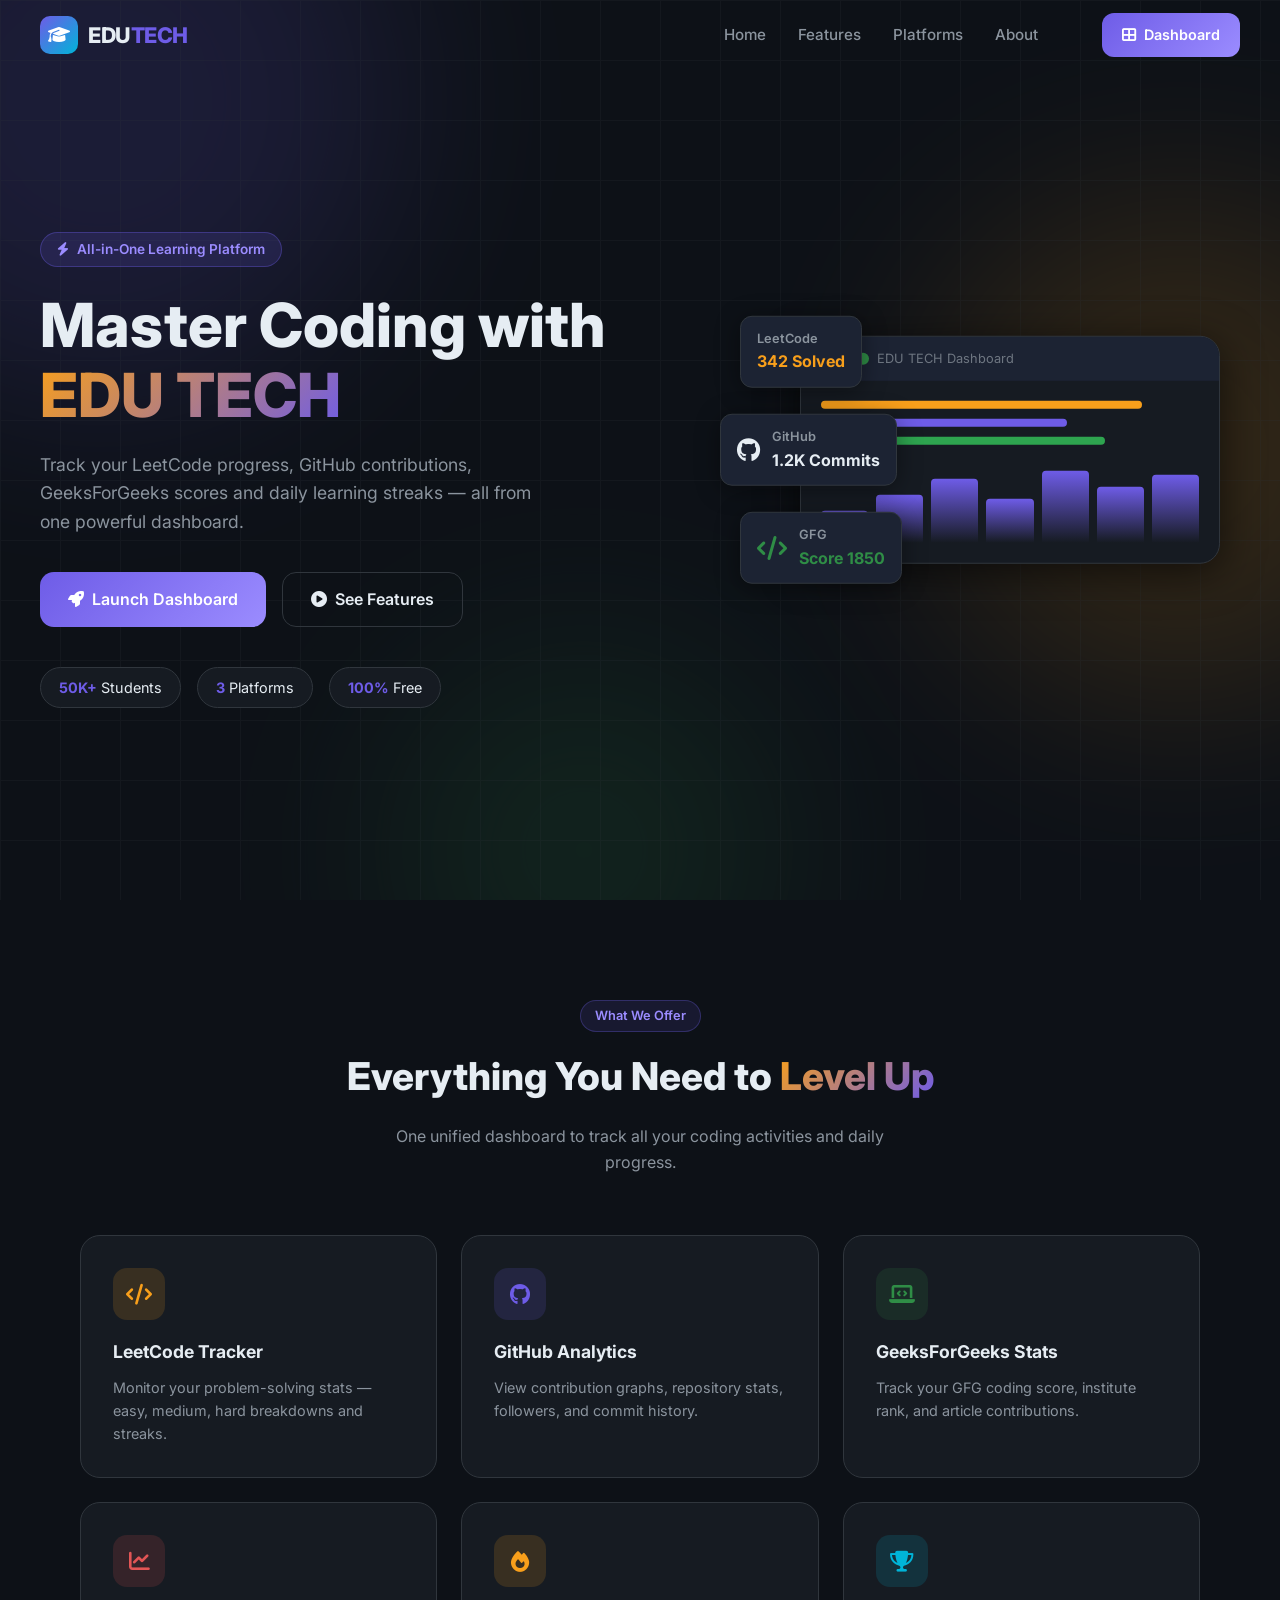
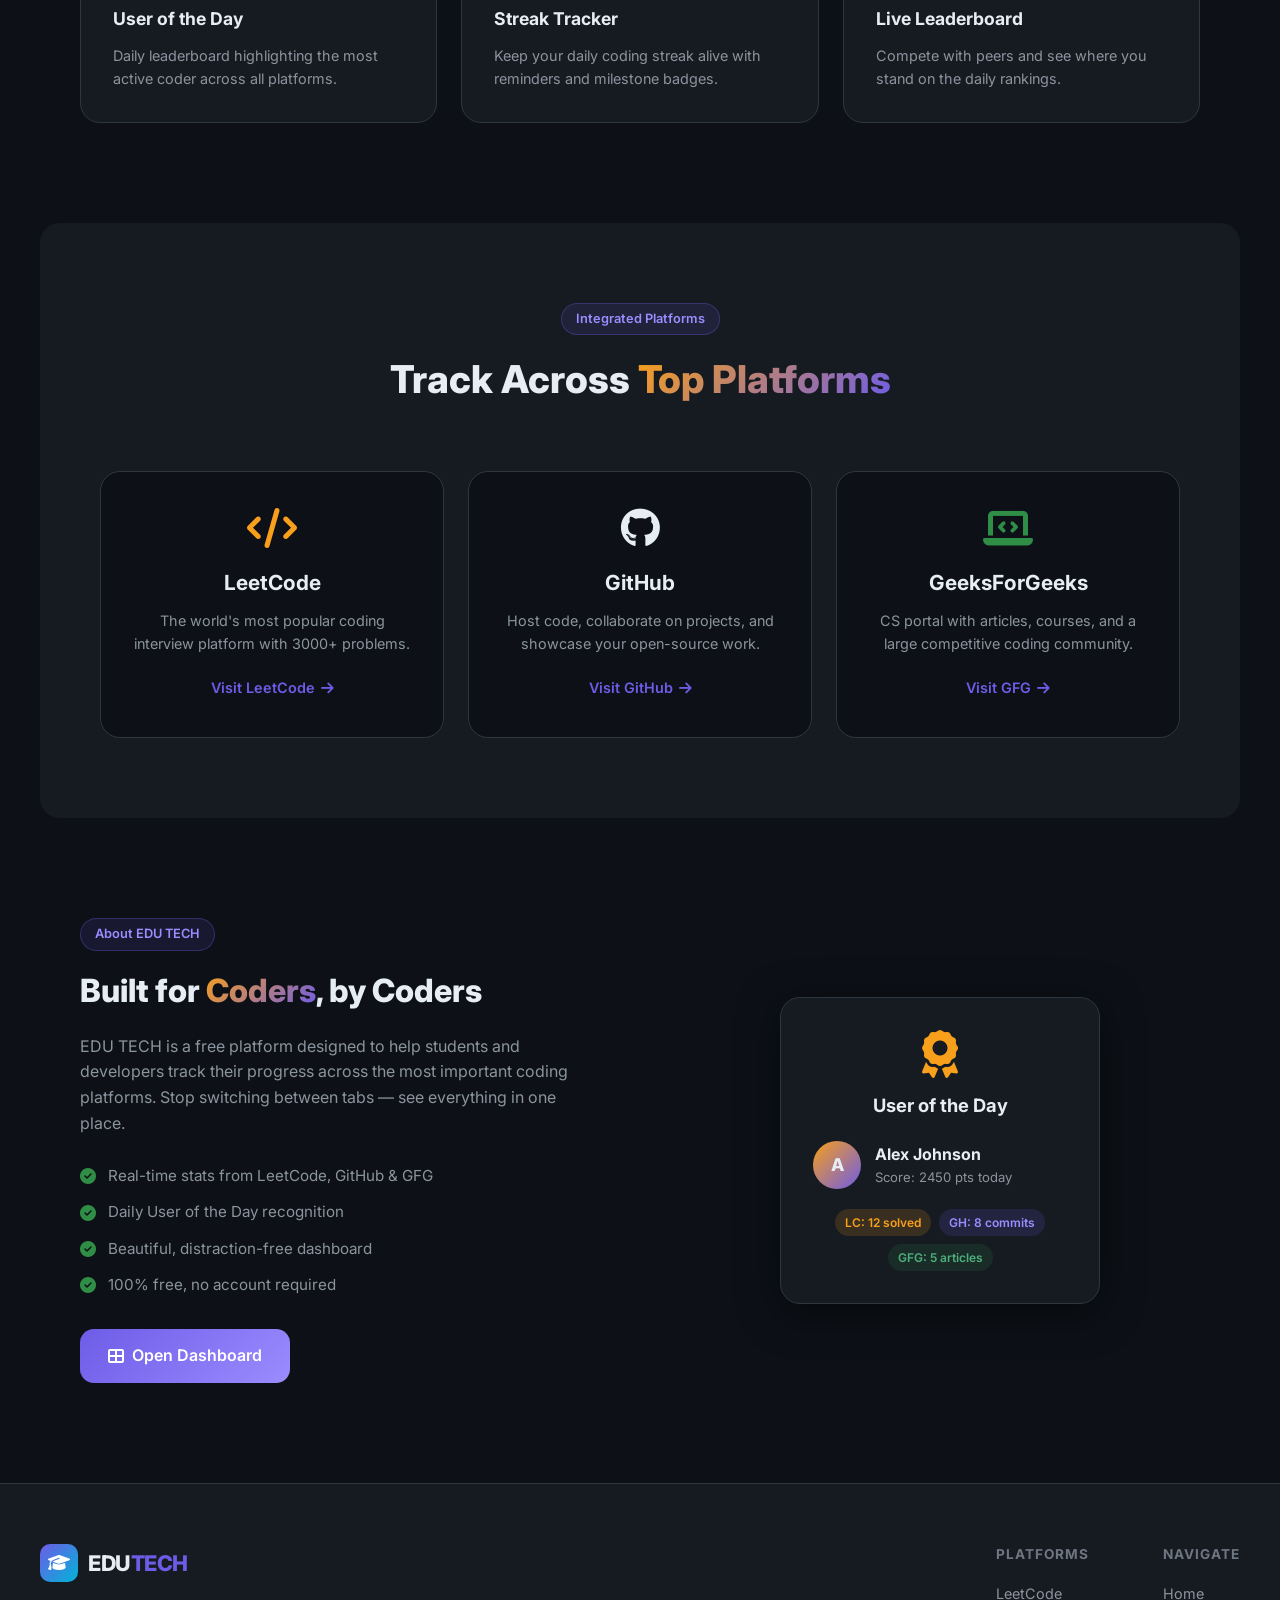
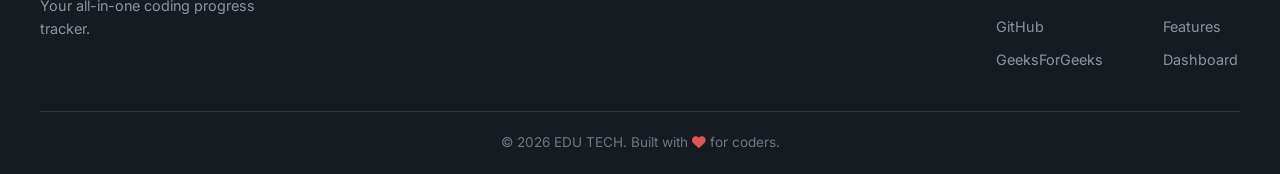
==== commit d5607563: "Build EDU TECH analysis dashboard" ====
--- a/index.html
+++ b/index.html
@@ -3,289 +3,263 @@
 <head>
   <meta charset="UTF-8" />
   <meta name="viewport" content="width=device-width, initial-scale=1.0" />
-  <title>ShopZone - Your One Stop Shop</title>
-  <link rel="stylesheet" href="main.css" />
-  <link rel="stylesheet" href="pages.css" />
+  <title>EDU TECH – Learn. Code. Grow.</title>
+  <link rel="stylesheet" href="css/styles.css" />
   <link rel="stylesheet" href="https://cdnjs.cloudflare.com/ajax/libs/font-awesome/6.5.0/css/all.min.css" />
+  <link href="https://fonts.googleapis.com/css2?family=Inter:wght@300;400;500;600;700;800&display=swap" rel="stylesheet" />
 </head>
-<body>
-
-  <!-- NAVBAR -->
-  <header class="navbar">
+<body class="landing-page">
+
+  <!-- ───── NAVBAR ───── -->
+  <nav class="navbar" id="navbar">
     <div class="nav-container">
-      <a href="index.html" class="logo">
-        <i class="fas fa-shopping-bag"></i> ShopZone
-      </a>
-      <nav class="nav-links">
-        <a href="index.html" class="active">Home</a>
-        <a href="products.html">Products</a>
-        <a href="#categories">Categories</a>
-        <a href="#contact">Contact</a>
-      </nav>
+      <div class="nav-logo">
+        <div class="logo-icon"><i class="fas fa-graduation-cap"></i></div>
+        <span class="logo-text">EDU<span class="accent">TECH</span></span>
+      </div>
+      <ul class="nav-links">
+        <li><a href="#home">Home</a></li>
+        <li><a href="#features">Features</a></li>
+        <li><a href="#platforms">Platforms</a></li>
+        <li><a href="#about">About</a></li>
+      </ul>
       <div class="nav-actions">
-        <div class="search-bar">
-          <input type="text" id="search-input" placeholder="Search products..." />
-          <button onclick="handleSearch()"><i class="fas fa-search"></i></button>
-        </div>
-        <a href="cart.html" class="cart-icon">
-          <i class="fas fa-shopping-cart"></i>
-          <span class="cart-count" id="cart-count">0</span>
-        </a>
-      </div>
-      <button class="hamburger" id="hamburger"><i class="fas fa-bars"></i></button>
-    </div>
-    <div class="mobile-menu" id="mobile-menu">
-      <a href="index.html">Home</a>
-      <a href="products.html">Products</a>
-      <a href="#categories">Categories</a>
-      <a href="#contact">Contact</a>
-    </div>
-  </header>
-
-  <!-- HERO SECTION -->
-  <section class="hero">
+        <a href="dashboard.html" class="btn btn-primary">
+          <i class="fas fa-th-large"></i> Dashboard
+        </a>
+      </div>
+      <button class="hamburger" id="hamburger">
+        <span></span><span></span><span></span>
+      </button>
+    </div>
+  </nav>
+
+  <!-- ───── HERO ───── -->
+  <section class="hero" id="home">
+    <div class="hero-bg">
+      <div class="hero-orb orb1"></div>
+      <div class="hero-orb orb2"></div>
+      <div class="hero-orb orb3"></div>
+      <div class="grid-overlay"></div>
+    </div>
     <div class="hero-content">
-      <span class="hero-badge">New Arrivals 2026</span>
-      <h1>Discover Your <span>Perfect Style</span></h1>
-      <p>Shop the latest trends across Electronics, Fashion, Home & More. Free shipping on orders over $50.</p>
-      <div class="hero-buttons">
-        <a href="products.html" class="btn btn-primary">Shop Now <i class="fas fa-arrow-right"></i></a>
-        <a href="#featured" class="btn btn-outline">View Deals</a>
+      <div class="hero-badge">
+        <i class="fas fa-bolt"></i> All-in-One Learning Platform
+      </div>
+      <h1 class="hero-title">
+        Master Coding with<br />
+        <span class="gradient-text">EDU TECH</span>
+      </h1>
+      <p class="hero-subtitle">
+        Track your LeetCode progress, GitHub contributions, GeeksForGeeks scores
+        and daily learning streaks — all from one powerful dashboard.
+      </p>
+      <div class="hero-actions">
+        <a href="dashboard.html" class="btn btn-primary btn-large">
+          <i class="fas fa-rocket"></i> Launch Dashboard
+        </a>
+        <a href="#features" class="btn btn-outline btn-large">
+          <i class="fas fa-play-circle"></i> See Features
+        </a>
       </div>
       <div class="hero-stats">
-        <div class="stat"><strong>50K+</strong><span>Products</span></div>
-        <div class="stat"><strong>10K+</strong><span>Happy Customers</span></div>
-        <div class="stat"><strong>99%</strong><span>Satisfaction</span></div>
-      </div>
-    </div>
-    <div class="hero-image">
-      <div class="hero-img-wrapper">
-        <div class="floating-card card1"><i class="fas fa-tag"></i> Up to 50% Off</div>
-        <div class="floating-card card2"><i class="fas fa-truck"></i> Free Delivery</div>
-        <img src="https://images.unsplash.com/photo-1607082348824-0a96f2a4b9da?w=600&q=80" alt="Shopping" />
-      </div>
-    </div>
-  </section>
-
-  <!-- CATEGORIES -->
-  <section class="categories" id="categories">
-    <div class="container">
-      <div class="section-header">
-        <h2>Shop by Category</h2>
-        <p>Find exactly what you're looking for</p>
-      </div>
-      <div class="category-grid">
-        <a href="products.html?category=electronics" class="category-card">
-          <div class="cat-icon" style="background:#e8f4fd;"><i class="fas fa-laptop" style="color:#2196F3;"></i></div>
-          <h3>Electronics</h3>
-          <span>120+ Items</span>
-        </a>
-        <a href="products.html?category=fashion" class="category-card">
-          <div class="cat-icon" style="background:#fce4ec;"><i class="fas fa-tshirt" style="color:#e91e63;"></i></div>
-          <h3>Fashion</h3>
-          <span>340+ Items</span>
-        </a>
-        <a href="products.html?category=home" class="category-card">
-          <div class="cat-icon" style="background:#e8f5e9;"><i class="fas fa-home" style="color:#4CAF50;"></i></div>
-          <h3>Home & Living</h3>
-          <span>210+ Items</span>
-        </a>
-        <a href="products.html?category=sports" class="category-card">
-          <div class="cat-icon" style="background:#fff3e0;"><i class="fas fa-dumbbell" style="color:#FF9800;"></i></div>
-          <h3>Sports</h3>
-          <span>95+ Items</span>
-        </a>
-        <a href="products.html?category=beauty" class="category-card">
-          <div class="cat-icon" style="background:#f3e5f5;"><i class="fas fa-spa" style="color:#9C27B0;"></i></div>
-          <h3>Beauty</h3>
-          <span>180+ Items</span>
-        </a>
-        <a href="products.html?category=books" class="category-card">
-          <div class="cat-icon" style="background:#e0f2f1;"><i class="fas fa-book" style="color:#009688;"></i></div>
-          <h3>Books</h3>
-          <span>500+ Items</span>
-        </a>
-        <a href="products.html?category=appliances" class="category-card">
-          <div class="cat-icon" style="background:#e3f2fd;"><i class="fas fa-temperature-low" style="color:#1565C0;"></i></div>
-          <h3>Mini Coolers</h3>
-          <span>20+ Items</span>
-        </a>
-        <a href="products.html?category=bags" class="category-card">
-          <div class="cat-icon" style="background:#fce4ec;"><i class="fas fa-shopping-bag" style="color:#c2185b;"></i></div>
-          <h3>Bags</h3>
-          <span>80+ Items</span>
-        </a>
-      </div>
-    </div>
-  </section>
-
-  <!-- FEATURED PRODUCTS -->
-  <section class="featured-products" id="featured">
-    <div class="container">
-      <div class="section-header">
-        <h2>Featured Products</h2>
-        <a href="products.html" class="view-all">View All <i class="fas fa-arrow-right"></i></a>
-      </div>
-      <div class="product-grid" id="featured-grid">
-        <!-- Rendered by JS -->
-      </div>
-    </div>
-  </section>
-
-  <!-- PROMO BANNER -->
-  <section class="promo-banner">
-    <div class="container">
-      <div class="promo-content">
-        <div class="promo-text">
-          <h2>Special Summer Sale</h2>
-          <p>Get up to <strong>50% off</strong> on selected items. Limited time offer!</p>
-          <a href="products.html" class="btn btn-white">Shop the Sale</a>
-        </div>
-        <div class="promo-timer" id="promo-timer">
-          <div class="time-box"><span id="days">00</span><label>Days</label></div>
-          <div class="time-box"><span id="hours">00</span><label>Hours</label></div>
-          <div class="time-box"><span id="minutes">00</span><label>Mins</label></div>
-          <div class="time-box"><span id="seconds">00</span><label>Secs</label></div>
-        </div>
-      </div>
-    </div>
-  </section>
-
-  <!-- TESTIMONIALS -->
-  <section class="testimonials">
-    <div class="container">
-      <div class="section-header">
-        <h2>What Our Customers Say</h2>
-        <p>Trusted by thousands of happy shoppers</p>
-      </div>
-      <div class="testimonial-grid">
-        <div class="testimonial-card">
-          <div class="stars"><i class="fas fa-star"></i><i class="fas fa-star"></i><i class="fas fa-star"></i><i class="fas fa-star"></i><i class="fas fa-star"></i></div>
-          <p>"Amazing quality and super fast delivery. Will definitely shop again!"</p>
-          <div class="reviewer"><img src="https://i.pravatar.cc/50?img=1" alt="Sarah"/><div><strong>Sarah M.</strong><span>Verified Buyer</span></div></div>
-        </div>
-        <div class="testimonial-card">
-          <div class="stars"><i class="fas fa-star"></i><i class="fas fa-star"></i><i class="fas fa-star"></i><i class="fas fa-star"></i><i class="fas fa-star"></i></div>
-          <p>"Best online shopping experience I've ever had. Great prices too!"</p>
-          <div class="reviewer"><img src="https://i.pravatar.cc/50?img=3" alt="James"/><div><strong>James K.</strong><span>Verified Buyer</span></div></div>
-        </div>
-        <div class="testimonial-card">
-          <div class="stars"><i class="fas fa-star"></i><i class="fas fa-star"></i><i class="fas fa-star"></i><i class="fas fa-star"></i><i class="fas fa-star-half-alt"></i></div>
-          <p>"Huge variety of products. Customer support was very responsive!"</p>
-          <div class="reviewer"><img src="https://i.pravatar.cc/50?img=5" alt="Priya"/><div><strong>Priya S.</strong><span>Verified Buyer</span></div></div>
-        </div>
-      </div>
-    </div>
-  </section>
-
-  <!-- NEWSLETTER -->
-  <section class="newsletter">
-    <div class="container">
-      <div class="newsletter-content">
-        <i class="fas fa-envelope-open-text"></i>
-        <h2>Subscribe to Our Newsletter</h2>
-        <p>Get exclusive deals, new arrivals and more delivered to your inbox.</p>
-        <form class="newsletter-form" onsubmit="subscribeNewsletter(event)">
-          <input type="email" placeholder="Enter your email address" required />
-          <button type="submit" class="btn btn-primary">Subscribe</button>
-        </form>
-      </div>
-    </div>
-  </section>
-
-  <!-- FOOTER -->
-  <footer class="footer" id="contact">
-    <div class="container">
-      <div class="footer-grid">
-        <div class="footer-brand">
-          <a href="index.html" class="logo"><i class="fas fa-shopping-bag"></i> ShopZone</a>
-          <p>Your one-stop destination for all your shopping needs. Quality products, great prices.</p>
-          <div class="social-links">
-            <a href="#"><i class="fab fa-facebook-f"></i></a>
-            <a href="#"><i class="fab fa-twitter"></i></a>
-            <a href="#"><i class="fab fa-instagram"></i></a>
-            <a href="#"><i class="fab fa-youtube"></i></a>
+        <div class="stat-pill"><span class="stat-num">50K+</span> Students</div>
+        <div class="stat-pill"><span class="stat-num">3</span> Platforms</div>
+        <div class="stat-pill"><span class="stat-num">100%</span> Free</div>
+      </div>
+    </div>
+    <div class="hero-visual">
+      <div class="floating-card card-lc">
+        <img src="https://leetcode.com/favicon.ico" onerror="this.style.display='none'" alt="" />
+        <div>
+          <div class="fc-title">LeetCode</div>
+          <div class="fc-val">342 Solved</div>
+        </div>
+      </div>
+      <div class="floating-card card-gh">
+        <i class="fab fa-github"></i>
+        <div>
+          <div class="fc-title">GitHub</div>
+          <div class="fc-val">1.2K Commits</div>
+        </div>
+      </div>
+      <div class="floating-card card-gfg">
+        <i class="fas fa-code"></i>
+        <div>
+          <div class="fc-title">GFG</div>
+          <div class="fc-val">Score 1850</div>
+        </div>
+      </div>
+      <div class="dashboard-preview">
+        <div class="dp-header">
+          <div class="dp-dot red"></div>
+          <div class="dp-dot yellow"></div>
+          <div class="dp-dot green"></div>
+          <span>EDU TECH Dashboard</span>
+        </div>
+        <div class="dp-body">
+          <div class="dp-bar" style="width:85%;background:#f89f1b"></div>
+          <div class="dp-bar" style="width:65%;background:#6e5ce7"></div>
+          <div class="dp-bar" style="width:75%;background:#2ea44f"></div>
+          <div class="dp-chart">
+            <div class="dc-col" style="height:40%"></div>
+            <div class="dc-col" style="height:60%"></div>
+            <div class="dc-col" style="height:80%"></div>
+            <div class="dc-col" style="height:55%"></div>
+            <div class="dc-col" style="height:90%"></div>
+            <div class="dc-col" style="height:70%"></div>
+            <div class="dc-col" style="height:85%"></div>
           </div>
         </div>
-        <div class="footer-links">
-          <h4>Quick Links</h4>
-          <ul>
-            <li><a href="index.html">Home</a></li>
-            <li><a href="products.html">Products</a></li>
-            <li><a href="cart.html">Cart</a></li>
-            <li><a href="checkout.html">Checkout</a></li>
-          </ul>
-        </div>
-        <div class="footer-links">
-          <h4>Customer Service</h4>
-          <ul>
-            <li><a href="#">FAQ</a></li>
-            <li><a href="#">Returns Policy</a></li>
-            <li><a href="#">Shipping Info</a></li>
-            <li><a href="#">Track Order</a></li>
-          </ul>
-        </div>
-        <div class="footer-contact">
-          <h4>Contact Us</h4>
-          <p><i class="fas fa-map-marker-alt"></i> 123 Shop Street, NY 10001</p>
-          <p><i class="fas fa-phone"></i> +1 (555) 123-4567</p>
-          <p><i class="fas fa-envelope"></i> support@shopzone.com</p>
-        </div>
-      </div>
-      <div class="footer-bottom">
-        <p>&copy; 2026 ShopZone. All rights reserved.</p>
-        <div class="payment-icons">
-          <i class="fab fa-cc-visa"></i>
-          <i class="fab fa-cc-mastercard"></i>
-          <i class="fab fa-cc-paypal"></i>
-          <i class="fab fa-cc-apple-pay"></i>
-        </div>
-      </div>
+      </div>
+    </div>
+  </section>
+
+  <!-- ───── FEATURES ───── -->
+  <section class="section" id="features">
+    <div class="section-header">
+      <div class="section-tag">What We Offer</div>
+      <h2>Everything You Need to <span class="gradient-text">Level Up</span></h2>
+      <p>One unified dashboard to track all your coding activities and daily progress.</p>
+    </div>
+    <div class="features-grid">
+      <div class="feature-card">
+        <div class="feature-icon lc-color"><i class="fas fa-code"></i></div>
+        <h3>LeetCode Tracker</h3>
+        <p>Monitor your problem-solving stats — easy, medium, hard breakdowns and streaks.</p>
+      </div>
+      <div class="feature-card">
+        <div class="feature-icon gh-color"><i class="fab fa-github"></i></div>
+        <h3>GitHub Analytics</h3>
+        <p>View contribution graphs, repository stats, followers, and commit history.</p>
+      </div>
+      <div class="feature-card">
+        <div class="feature-icon gfg-color"><i class="fas fa-laptop-code"></i></div>
+        <h3>GeeksForGeeks Stats</h3>
+        <p>Track your GFG coding score, institute rank, and article contributions.</p>
+      </div>
+      <div class="feature-card">
+        <div class="feature-icon day-color"><i class="fas fa-chart-line"></i></div>
+        <h3>User of the Day</h3>
+        <p>Daily leaderboard highlighting the most active coder across all platforms.</p>
+      </div>
+      <div class="feature-card">
+        <div class="feature-icon streak-color"><i class="fas fa-fire"></i></div>
+        <h3>Streak Tracker</h3>
+        <p>Keep your daily coding streak alive with reminders and milestone badges.</p>
+      </div>
+      <div class="feature-card">
+        <div class="feature-icon rank-color"><i class="fas fa-trophy"></i></div>
+        <h3>Live Leaderboard</h3>
+        <p>Compete with peers and see where you stand on the daily rankings.</p>
+      </div>
+    </div>
+  </section>
+
+  <!-- ───── PLATFORMS ───── -->
+  <section class="section platforms-section" id="platforms">
+    <div class="section-header">
+      <div class="section-tag">Integrated Platforms</div>
+      <h2>Track Across <span class="gradient-text">Top Platforms</span></h2>
+    </div>
+    <div class="platforms-grid">
+      <div class="platform-card lc-card">
+        <div class="platform-logo"><i class="fas fa-code" style="color:#f89f1b;font-size:2.5rem"></i></div>
+        <h3>LeetCode</h3>
+        <p>The world's most popular coding interview platform with 3000+ problems.</p>
+        <a href="https://leetcode.com" target="_blank" class="platform-link">Visit LeetCode <i class="fas fa-arrow-right"></i></a>
+      </div>
+      <div class="platform-card gh-card">
+        <div class="platform-logo"><i class="fab fa-github" style="color:#e6edf3;font-size:2.5rem"></i></div>
+        <h3>GitHub</h3>
+        <p>Host code, collaborate on projects, and showcase your open-source work.</p>
+        <a href="https://github.com" target="_blank" class="platform-link">Visit GitHub <i class="fas fa-arrow-right"></i></a>
+      </div>
+      <div class="platform-card gfg-card">
+        <div class="platform-logo"><i class="fas fa-laptop-code" style="color:#2f8d46;font-size:2.5rem"></i></div>
+        <h3>GeeksForGeeks</h3>
+        <p>CS portal with articles, courses, and a large competitive coding community.</p>
+        <a href="https://geeksforgeeks.org" target="_blank" class="platform-link">Visit GFG <i class="fas fa-arrow-right"></i></a>
+      </div>
+    </div>
+  </section>
+
+  <!-- ───── ABOUT ───── -->
+  <section class="section about-section" id="about">
+    <div class="about-content">
+      <div class="about-text">
+        <div class="section-tag">About EDU TECH</div>
+        <h2>Built for <span class="gradient-text">Coders</span>, by Coders</h2>
+        <p>EDU TECH is a free platform designed to help students and developers track their progress across the most important coding platforms. Stop switching between tabs — see everything in one place.</p>
+        <ul class="about-list">
+          <li><i class="fas fa-check-circle"></i> Real-time stats from LeetCode, GitHub & GFG</li>
+          <li><i class="fas fa-check-circle"></i> Daily User of the Day recognition</li>
+          <li><i class="fas fa-check-circle"></i> Beautiful, distraction-free dashboard</li>
+          <li><i class="fas fa-check-circle"></i> 100% free, no account required</li>
+        </ul>
+        <a href="dashboard.html" class="btn btn-primary btn-large">
+          <i class="fas fa-th-large"></i> Open Dashboard
+        </a>
+      </div>
+      <div class="about-visual">
+        <div class="av-card">
+          <i class="fas fa-award" style="color:#f89f1b;font-size:3rem"></i>
+          <h3>User of the Day</h3>
+          <div class="av-user">
+            <div class="av-avatar">A</div>
+            <div>
+              <div class="av-name">Alex Johnson</div>
+              <div class="av-score">Score: 2450 pts today</div>
+            </div>
+          </div>
+          <div class="av-platforms">
+            <span class="ap-badge lc">LC: 12 solved</span>
+            <span class="ap-badge gh">GH: 8 commits</span>
+            <span class="ap-badge gfg">GFG: 5 articles</span>
+          </div>
+        </div>
+      </div>
+    </div>
+  </section>
+
+  <!-- ───── FOOTER ───── -->
+  <footer class="footer">
+    <div class="footer-content">
+      <div class="footer-brand">
+        <div class="nav-logo">
+          <div class="logo-icon"><i class="fas fa-graduation-cap"></i></div>
+          <span class="logo-text">EDU<span class="accent">TECH</span></span>
+        </div>
+        <p>Your all-in-one coding progress tracker.</p>
+      </div>
+      <div class="footer-links">
+        <div class="fl-col">
+          <h4>Platforms</h4>
+          <a href="https://leetcode.com" target="_blank">LeetCode</a>
+          <a href="https://github.com" target="_blank">GitHub</a>
+          <a href="https://geeksforgeeks.org" target="_blank">GeeksForGeeks</a>
+        </div>
+        <div class="fl-col">
+          <h4>Navigate</h4>
+          <a href="#home">Home</a>
+          <a href="#features">Features</a>
+          <a href="dashboard.html">Dashboard</a>
+        </div>
+      </div>
+    </div>
+    <div class="footer-bottom">
+      <p>&copy; 2026 EDU TECH. Built with <i class="fas fa-heart" style="color:#e25555"></i> for coders.</p>
     </div>
   </footer>
 
-  <script src="products.js"></script>
-  <script src="cart.js"></script>
-  <script src="app.js"></script>
   <script>
-    // Render featured products on homepage
-    document.addEventListener('DOMContentLoaded', () => {
-      updateCartCount();
-      renderFeaturedProducts();
-      startCountdown();
+    // Navbar scroll effect
+    window.addEventListener('scroll', () => {
+      document.getElementById('navbar').classList.toggle('scrolled', window.scrollY > 50);
     });
-
-    function handleSearch() {
-      const q = document.getElementById('search-input').value.trim();
-      if (q) window.location.href = `products.html?search=${encodeURIComponent(q)}`;
-    }
-    document.getElementById('search-input').addEventListener('keypress', e => {
-      if (e.key === 'Enter') handleSearch();
-    });
-
-    function subscribeNewsletter(e) {
-      e.preventDefault();
-      showToast('Thank you for subscribing!', 'success');
-      e.target.reset();
-    }
-
-    function startCountdown() {
-      const end = new Date();
-      end.setDate(end.getDate() + 3);
-      setInterval(() => {
-        const now = new Date();
-        const diff = end - now;
-        if (diff <= 0) return;
-        document.getElementById('days').textContent    = String(Math.floor(diff / 86400000)).padStart(2,'0');
-        document.getElementById('hours').textContent   = String(Math.floor((diff % 86400000) / 3600000)).padStart(2,'0');
-        document.getElementById('minutes').textContent = String(Math.floor((diff % 3600000) / 60000)).padStart(2,'0');
-        document.getElementById('seconds').textContent = String(Math.floor((diff % 60000) / 1000)).padStart(2,'0');
-      }, 1000);
-    }
-
     // Hamburger menu
     document.getElementById('hamburger').addEventListener('click', () => {
-      document.getElementById('mobile-menu').classList.toggle('open');
+      document.querySelector('.nav-links').classList.toggle('open');
     });
   </script>
 </body>
--- a/css/styles.css
+++ b/css/styles.css
@@ -0,0 +1,2420 @@
+/* ═══════════════════════════════════════════════════
+   EDU TECH – Master Stylesheet
+   ═══════════════════════════════════════════════════ */
+
+/* ── RESET & VARIABLES ── */
+*,
+*::before,
+*::after {
+  box-sizing: border-box;
+  margin: 0;
+  padding: 0;
+}
+
+:root {
+  --bg-dark: #0d1117;
+  --bg-card: #161b22;
+  --bg-card2: #1c2333;
+  --bg-hover: #21262d;
+  --border: #30363d;
+  --text-primary: #e6edf3;
+  --text-secondary: #8b949e;
+  --text-muted: #6e7681;
+
+  --lc: #f89f1b;
+  --gh: #6e5ce7;
+  --gfg: #2f8d46;
+  --day: #e25555;
+  --blue: #00b4d8;
+
+  --accent: #6e5ce7;
+  --accent2: #00b4d8;
+
+  --radius: 12px;
+  --radius-lg: 20px;
+  --shadow: 0 4px 24px rgba(0, 0, 0, 0.4);
+  --shadow-lg: 0 8px 40px rgba(0, 0, 0, 0.6);
+
+  --sidebar-w: 240px;
+  --topbar-h: 64px;
+
+  --font: "Inter", system-ui, sans-serif;
+}
+
+html {
+  scroll-behavior: smooth;
+}
+
+body {
+  font-family: var(--font);
+  background: var(--bg-dark);
+  color: var(--text-primary);
+  line-height: 1.6;
+  min-height: 100vh;
+}
+
+a {
+  text-decoration: none;
+  color: inherit;
+}
+ul {
+  list-style: none;
+}
+img {
+  max-width: 100%;
+}
+button {
+  cursor: pointer;
+  font-family: var(--font);
+}
+
+/* ── SCROLLBAR ── */
+::-webkit-scrollbar {
+  width: 6px;
+  height: 6px;
+}
+::-webkit-scrollbar-track {
+  background: var(--bg-dark);
+}
+::-webkit-scrollbar-thumb {
+  background: var(--border);
+  border-radius: 99px;
+}
+::-webkit-scrollbar-thumb:hover {
+  background: var(--accent);
+}
+
+/* ── UTILITY ── */
+.gradient-text {
+  background: linear-gradient(135deg, var(--lc), var(--accent));
+  -webkit-background-clip: text;
+  -webkit-text-fill-color: transparent;
+  background-clip: text;
+}
+.accent {
+  color: var(--accent);
+}
+
+/* ════════════════════════════════════════
+   BUTTONS
+════════════════════════════════════════ */
+.btn {
+  display: inline-flex;
+  align-items: center;
+  gap: 8px;
+  padding: 10px 20px;
+  border-radius: var(--radius);
+  border: none;
+  font-size: 0.9rem;
+  font-weight: 600;
+  transition: all 0.2s;
+  white-space: nowrap;
+}
+.btn-primary {
+  background: linear-gradient(135deg, var(--accent), #9b8cff);
+  color: #fff;
+}
+.btn-primary:hover {
+  opacity: 0.88;
+  transform: translateY(-1px);
+  box-shadow: 0 4px 16px rgba(110, 92, 231, 0.4);
+}
+.btn-outline {
+  background: transparent;
+  border: 1.5px solid var(--border);
+  color: var(--text-primary);
+}
+.btn-outline:hover {
+  border-color: var(--accent);
+  color: var(--accent);
+}
+.btn-large {
+  padding: 14px 28px;
+  font-size: 1rem;
+  border-radius: 14px;
+}
+.btn-sm {
+  padding: 7px 14px;
+  font-size: 0.82rem;
+  border-radius: 8px;
+}
+
+/* ════════════════════════════════════════
+   LANDING PAGE
+════════════════════════════════════════ */
+.landing-page {
+  overflow-x: hidden;
+}
+
+/* ── NAVBAR ── */
+.navbar {
+  position: fixed;
+  top: 0;
+  left: 0;
+  right: 0;
+  z-index: 100;
+  padding: 0 40px;
+  height: 70px;
+  display: flex;
+  align-items: center;
+  transition:
+    background 0.3s,
+    backdrop-filter 0.3s,
+    box-shadow 0.3s;
+}
+.navbar.scrolled {
+  background: rgba(13, 17, 23, 0.85);
+  backdrop-filter: blur(20px);
+  box-shadow: 0 1px 0 var(--border);
+}
+.nav-container {
+  max-width: 1200px;
+  width: 100%;
+  margin: 0 auto;
+  display: flex;
+  align-items: center;
+  gap: 40px;
+}
+.nav-logo {
+  display: flex;
+  align-items: center;
+  gap: 10px;
+}
+.logo-icon {
+  width: 38px;
+  height: 38px;
+  border-radius: 10px;
+  background: linear-gradient(135deg, var(--accent), #00b4d8);
+  display: flex;
+  align-items: center;
+  justify-content: center;
+  color: #fff;
+  font-size: 1.1rem;
+}
+.logo-text {
+  font-size: 1.35rem;
+  font-weight: 800;
+  letter-spacing: -0.5px;
+}
+.nav-links {
+  display: flex;
+  gap: 32px;
+  margin-left: auto;
+}
+.nav-links a {
+  color: var(--text-secondary);
+  font-weight: 500;
+  font-size: 0.95rem;
+  transition: color 0.2s;
+}
+.nav-links a:hover {
+  color: var(--text-primary);
+}
+.nav-actions {
+  margin-left: 24px;
+}
+.hamburger {
+  display: none;
+  flex-direction: column;
+  gap: 5px;
+  background: none;
+  border: none;
+  padding: 6px;
+}
+.hamburger span {
+  display: block;
+  width: 24px;
+  height: 2px;
+  background: var(--text-primary);
+  border-radius: 2px;
+}
+
+/* ── HERO ── */
+.hero {
+  min-height: 100vh;
+  display: flex;
+  align-items: center;
+  padding: 100px 40px 60px;
+  position: relative;
+  overflow: hidden;
+}
+.hero-bg {
+  position: absolute;
+  inset: 0;
+  z-index: 0;
+}
+.hero-orb {
+  position: absolute;
+  border-radius: 50%;
+  filter: blur(100px);
+  opacity: 0.15;
+}
+.orb1 {
+  width: 600px;
+  height: 600px;
+  background: var(--accent);
+  top: -200px;
+  left: -200px;
+}
+.orb2 {
+  width: 500px;
+  height: 500px;
+  background: var(--lc);
+  top: 200px;
+  right: -150px;
+}
+.orb3 {
+  width: 400px;
+  height: 400px;
+  background: var(--gfg);
+  bottom: -150px;
+  left: 30%;
+}
+.grid-overlay {
+  position: absolute;
+  inset: 0;
+  background-image:
+    linear-gradient(var(--border) 1px, transparent 1px),
+    linear-gradient(90deg, var(--border) 1px, transparent 1px);
+  background-size: 60px 60px;
+  opacity: 0.2;
+}
+.hero-content {
+  position: relative;
+  z-index: 1;
+  max-width: 600px;
+}
+.hero-badge {
+  display: inline-flex;
+  align-items: center;
+  gap: 8px;
+  background: rgba(110, 92, 231, 0.15);
+  border: 1px solid rgba(110, 92, 231, 0.35);
+  color: #9b8cff;
+  padding: 6px 16px;
+  border-radius: 99px;
+  font-size: 0.85rem;
+  font-weight: 600;
+  margin-bottom: 24px;
+}
+.hero-title {
+  font-size: clamp(2.4rem, 5vw, 3.8rem);
+  font-weight: 800;
+  line-height: 1.15;
+  margin-bottom: 20px;
+}
+.hero-subtitle {
+  font-size: 1.1rem;
+  color: var(--text-secondary);
+  margin-bottom: 36px;
+  max-width: 500px;
+}
+.hero-actions {
+  display: flex;
+  gap: 16px;
+  flex-wrap: wrap;
+  margin-bottom: 40px;
+}
+.hero-stats {
+  display: flex;
+  gap: 16px;
+  flex-wrap: wrap;
+}
+.stat-pill {
+  background: var(--bg-card);
+  border: 1px solid var(--border);
+  padding: 8px 18px;
+  border-radius: 99px;
+  font-size: 0.9rem;
+}
+.stat-num {
+  font-weight: 700;
+  color: var(--accent);
+}
+
+/* Hero Visual */
+.hero-visual {
+  position: absolute;
+  right: 60px;
+  top: 50%;
+  transform: translateY(-50%);
+  width: 420px;
+  z-index: 1;
+}
+.dashboard-preview {
+  background: var(--bg-card);
+  border: 1px solid var(--border);
+  border-radius: var(--radius-lg);
+  overflow: hidden;
+  box-shadow: var(--shadow-lg);
+}
+.dp-header {
+  background: var(--bg-card2);
+  padding: 12px 16px;
+  display: flex;
+  align-items: center;
+  gap: 8px;
+  font-size: 0.8rem;
+  color: var(--text-muted);
+}
+.dp-dot {
+  width: 12px;
+  height: 12px;
+  border-radius: 50%;
+}
+.dp-dot.red {
+  background: #e25555;
+}
+.dp-dot.yellow {
+  background: var(--lc);
+}
+.dp-dot.green {
+  background: var(--gfg);
+}
+.dp-body {
+  padding: 20px;
+  display: flex;
+  flex-direction: column;
+  gap: 10px;
+}
+.dp-bar {
+  height: 8px;
+  border-radius: 99px;
+}
+.dp-chart {
+  display: flex;
+  gap: 8px;
+  align-items: flex-end;
+  height: 80px;
+  margin-top: 8px;
+}
+.dc-col {
+  flex: 1;
+  background: linear-gradient(180deg, var(--accent), transparent);
+  border-radius: 4px 4px 0 0;
+}
+.floating-card {
+  position: absolute;
+  background: var(--bg-card2);
+  border: 1px solid var(--border);
+  border-radius: 12px;
+  padding: 12px 16px;
+  display: flex;
+  align-items: center;
+  gap: 12px;
+  box-shadow: var(--shadow);
+  font-size: 0.85rem;
+  animation: float 3s ease-in-out infinite;
+}
+.floating-card i {
+  font-size: 1.5rem;
+}
+.fc-title {
+  font-weight: 600;
+  font-size: 0.8rem;
+  color: var(--text-secondary);
+}
+.fc-val {
+  font-weight: 700;
+  font-size: 1rem;
+}
+.card-lc {
+  top: -20px;
+  left: -60px;
+  animation-delay: 0s;
+}
+.card-lc i,
+.card-lc .fc-val {
+  color: var(--lc);
+}
+.card-gh {
+  top: 50%;
+  left: -80px;
+  transform: translateY(-50%);
+  animation-delay: 1s;
+}
+.card-gh i,
+.card-gh .fc-val {
+  color: #e6edf3;
+}
+.card-gfg {
+  bottom: -20px;
+  left: -60px;
+  animation-delay: 2s;
+}
+.card-gfg i,
+.card-gfg .fc-val {
+  color: var(--gfg);
+}
+@keyframes float {
+  0%,
+  100% {
+    transform: translateY(0);
+  }
+  50% {
+    transform: translateY(-8px);
+  }
+}
+.card-gh {
+  animation: floatMid 3s ease-in-out infinite 1s;
+}
+@keyframes floatMid {
+  0%,
+  100% {
+    transform: translateY(-50%);
+  }
+  50% {
+    transform: translateY(calc(-50% - 8px));
+  }
+}
+
+/* ── SECTIONS ── */
+.section {
+  padding: 100px 40px;
+  max-width: 1200px;
+  margin: 0 auto;
+}
+.section-header {
+  text-align: center;
+  margin-bottom: 60px;
+}
+.section-header h2 {
+  font-size: clamp(1.8rem, 3vw, 2.6rem);
+  font-weight: 800;
+  margin-bottom: 16px;
+}
+.section-header p {
+  color: var(--text-secondary);
+  max-width: 500px;
+  margin: 0 auto;
+  font-size: 1rem;
+}
+.section-tag {
+  display: inline-block;
+  background: rgba(110, 92, 231, 0.12);
+  border: 1px solid rgba(110, 92, 231, 0.3);
+  color: #9b8cff;
+  padding: 5px 14px;
+  border-radius: 99px;
+  font-size: 0.8rem;
+  font-weight: 600;
+  margin-bottom: 14px;
+}
+
+/* Features Grid */
+.features-grid {
+  display: grid;
+  grid-template-columns: repeat(auto-fit, minmax(280px, 1fr));
+  gap: 24px;
+}
+.feature-card {
+  background: var(--bg-card);
+  border: 1px solid var(--border);
+  border-radius: var(--radius-lg);
+  padding: 32px;
+  transition:
+    transform 0.2s,
+    border-color 0.2s,
+    box-shadow 0.2s;
+}
+.feature-card:hover {
+  transform: translateY(-4px);
+  border-color: var(--accent);
+  box-shadow: var(--shadow);
+}
+.feature-icon {
+  width: 52px;
+  height: 52px;
+  border-radius: 14px;
+  display: flex;
+  align-items: center;
+  justify-content: center;
+  font-size: 1.3rem;
+  margin-bottom: 18px;
+}
+.lc-color {
+  background: rgba(248, 159, 27, 0.15);
+  color: var(--lc);
+}
+.gh-color {
+  background: rgba(110, 92, 231, 0.15);
+  color: var(--gh);
+}
+.gfg-color {
+  background: rgba(47, 141, 70, 0.15);
+  color: var(--gfg);
+}
+.day-color {
+  background: rgba(226, 85, 85, 0.15);
+  color: var(--day);
+}
+.streak-color {
+  background: rgba(248, 159, 27, 0.15);
+  color: var(--lc);
+}
+.rank-color {
+  background: rgba(0, 180, 216, 0.15);
+  color: var(--blue);
+}
+.feature-card h3 {
+  font-size: 1.1rem;
+  font-weight: 700;
+  margin-bottom: 10px;
+}
+.feature-card p {
+  color: var(--text-secondary);
+  font-size: 0.9rem;
+}
+
+/* Platforms Grid */
+.platforms-section {
+  background: var(--bg-card);
+  border-radius: var(--radius-lg);
+  margin: 0 40px;
+  max-width: unset;
+  padding: 80px 60px;
+}
+.platforms-grid {
+  display: grid;
+  grid-template-columns: repeat(auto-fit, minmax(280px, 1fr));
+  gap: 24px;
+}
+.platform-card {
+  background: var(--bg-dark);
+  border: 1px solid var(--border);
+  border-radius: var(--radius-lg);
+  padding: 36px 28px;
+  text-align: center;
+  transition:
+    transform 0.2s,
+    box-shadow 0.2s;
+}
+.platform-card:hover {
+  transform: translateY(-6px);
+  box-shadow: var(--shadow-lg);
+}
+.lc-card:hover {
+  border-color: var(--lc);
+}
+.gh-card:hover {
+  border-color: var(--gh);
+}
+.gfg-card:hover {
+  border-color: var(--gfg);
+}
+.platform-logo {
+  margin-bottom: 16px;
+}
+.platform-card h3 {
+  font-size: 1.3rem;
+  font-weight: 700;
+  margin-bottom: 10px;
+}
+.platform-card p {
+  color: var(--text-secondary);
+  font-size: 0.9rem;
+  margin-bottom: 20px;
+}
+.platform-link {
+  display: inline-flex;
+  align-items: center;
+  gap: 6px;
+  font-weight: 600;
+  font-size: 0.9rem;
+  color: var(--accent);
+  transition: gap 0.2s;
+}
+.platform-link:hover {
+  gap: 10px;
+}
+
+/* About */
+.about-content {
+  display: grid;
+  grid-template-columns: 1fr 1fr;
+  gap: 80px;
+  align-items: center;
+}
+.about-text h2 {
+  font-size: 2rem;
+  font-weight: 800;
+  margin-bottom: 18px;
+}
+.about-text p {
+  color: var(--text-secondary);
+  margin-bottom: 28px;
+}
+.about-list {
+  list-style: none;
+  margin-bottom: 32px;
+  display: flex;
+  flex-direction: column;
+  gap: 12px;
+}
+.about-list li {
+  display: flex;
+  align-items: center;
+  gap: 12px;
+  color: var(--text-secondary);
+  font-size: 0.95rem;
+}
+.about-list i {
+  color: var(--gfg);
+  font-size: 1rem;
+  flex-shrink: 0;
+}
+.about-visual {
+  display: flex;
+  justify-content: center;
+}
+.av-card {
+  background: var(--bg-card);
+  border: 1px solid var(--border);
+  border-radius: var(--radius-lg);
+  padding: 32px;
+  width: 320px;
+  text-align: center;
+  box-shadow: var(--shadow-lg);
+}
+.av-card h3 {
+  margin: 12px 0 20px;
+  font-size: 1.15rem;
+}
+.av-user {
+  display: flex;
+  align-items: center;
+  gap: 14px;
+  margin-bottom: 20px;
+  text-align: left;
+}
+.av-avatar {
+  width: 48px;
+  height: 48px;
+  border-radius: 50%;
+  background: linear-gradient(135deg, var(--lc), var(--accent));
+  display: flex;
+  align-items: center;
+  justify-content: center;
+  font-weight: 800;
+  font-size: 1.1rem;
+}
+.av-name {
+  font-weight: 700;
+}
+.av-score {
+  font-size: 0.82rem;
+  color: var(--text-secondary);
+}
+.av-platforms {
+  display: flex;
+  gap: 8px;
+  flex-wrap: wrap;
+  justify-content: center;
+}
+.ap-badge {
+  padding: 4px 10px;
+  border-radius: 99px;
+  font-size: 0.75rem;
+  font-weight: 600;
+}
+.ap-badge.lc {
+  background: rgba(248, 159, 27, 0.15);
+  color: var(--lc);
+}
+.ap-badge.gh {
+  background: rgba(110, 92, 231, 0.15);
+  color: #9b8cff;
+}
+.ap-badge.gfg {
+  background: rgba(47, 141, 70, 0.15);
+  color: #4caf7d;
+}
+
+/* Footer */
+.footer {
+  background: var(--bg-card);
+  border-top: 1px solid var(--border);
+  padding: 60px 40px 20px;
+}
+.footer-content {
+  max-width: 1200px;
+  margin: 0 auto;
+  display: flex;
+  justify-content: space-between;
+  gap: 40px;
+  flex-wrap: wrap;
+  margin-bottom: 40px;
+}
+.footer-brand p {
+  color: var(--text-secondary);
+  margin-top: 12px;
+  font-size: 0.9rem;
+  max-width: 250px;
+}
+.footer-links {
+  display: flex;
+  gap: 60px;
+}
+.fl-col {
+  display: flex;
+  flex-direction: column;
+  gap: 10px;
+}
+.fl-col h4 {
+  font-size: 0.85rem;
+  text-transform: uppercase;
+  letter-spacing: 1px;
+  color: var(--text-muted);
+  margin-bottom: 6px;
+}
+.fl-col a {
+  color: var(--text-secondary);
+  font-size: 0.9rem;
+  transition: color 0.2s;
+}
+.fl-col a:hover {
+  color: var(--accent);
+}
+.footer-bottom {
+  max-width: 1200px;
+  margin: 0 auto;
+  text-align: center;
+  padding-top: 20px;
+  border-top: 1px solid var(--border);
+  color: var(--text-muted);
+  font-size: 0.85rem;
+}
+
+/* ════════════════════════════════════════
+   DASHBOARD PAGE LAYOUT
+════════════════════════════════════════ */
+.dashboard-page {
+  display: flex;
+  min-height: 100vh;
+}
+
+/* ── SIDEBAR ── */
+.sidebar {
+  width: var(--sidebar-w);
+  flex-shrink: 0;
+  background: var(--bg-card);
+  border-right: 1px solid var(--border);
+  display: flex;
+  flex-direction: column;
+  position: fixed;
+  top: 0;
+  left: 0;
+  height: 100vh;
+  z-index: 200;
+  transition: transform 0.3s;
+}
+.sidebar-logo {
+  display: flex;
+  align-items: center;
+  gap: 10px;
+  padding: 20px 20px 16px;
+  border-bottom: 1px solid var(--border);
+}
+.sidebar-nav {
+  flex: 1;
+  overflow-y: auto;
+  padding: 16px 12px;
+  display: flex;
+  flex-direction: column;
+  gap: 2px;
+}
+.nav-section-label {
+  font-size: 0.7rem;
+  font-weight: 700;
+  text-transform: uppercase;
+  letter-spacing: 1.5px;
+  color: var(--text-muted);
+  padding: 14px 8px 6px;
+}
+.sidebar-link {
+  display: flex;
+  align-items: center;
+  gap: 12px;
+  padding: 10px 12px;
+  border-radius: 10px;
+  color: var(--text-secondary);
+  font-size: 0.9rem;
+  font-weight: 500;
+  transition:
+    background 0.2s,
+    color 0.2s;
+  position: relative;
+}
+.sidebar-link:hover {
+  background: var(--bg-hover);
+  color: var(--text-primary);
+}
+.sidebar-link.active {
+  background: rgba(110, 92, 231, 0.15);
+  color: #9b8cff;
+}
+.sidebar-link i {
+  width: 20px;
+  text-align: center;
+  flex-shrink: 0;
+}
+.badge {
+  margin-left: auto;
+  padding: 2px 8px;
+  border-radius: 99px;
+  font-size: 0.68rem;
+  font-weight: 700;
+}
+.lc-badge {
+  background: rgba(248, 159, 27, 0.2);
+  color: var(--lc);
+}
+.day-badge {
+  background: rgba(226, 85, 85, 0.2);
+  color: var(--day);
+  animation: pulse 2s infinite;
+}
+@keyframes pulse {
+  0%,
+  100% {
+    opacity: 1;
+  }
+  50% {
+    opacity: 0.5;
+  }
+}
+.sidebar-footer {
+  padding: 16px;
+  border-top: 1px solid var(--border);
+}
+.sidebar-user {
+  display: flex;
+  align-items: center;
+  gap: 12px;
+}
+.su-avatar {
+  width: 36px;
+  height: 36px;
+  border-radius: 50%;
+  background: linear-gradient(135deg, var(--accent), var(--blue));
+  display: flex;
+  align-items: center;
+  justify-content: center;
+  font-weight: 700;
+}
+.su-name {
+  font-weight: 600;
+  font-size: 0.9rem;
+}
+.su-role {
+  font-size: 0.75rem;
+  color: var(--text-muted);
+}
+
+/* ── MAIN WRAPPER ── */
+.main-wrapper {
+  margin-left: var(--sidebar-w);
+  flex: 1;
+  min-width: 0;
+  display: flex;
+  flex-direction: column;
+}
+
+/* ── TOPBAR ── */
+.topbar {
+  height: var(--topbar-h);
+  background: var(--bg-card);
+  border-bottom: 1px solid var(--border);
+  display: flex;
+  align-items: center;
+  gap: 16px;
+  padding: 0 28px;
+  position: sticky;
+  top: 0;
+  z-index: 100;
+}
+.sidebar-toggle {
+  background: none;
+  border: none;
+  color: var(--text-secondary);
+  font-size: 1.1rem;
+  padding: 6px;
+  border-radius: 8px;
+  transition:
+    color 0.2s,
+    background 0.2s;
+}
+.sidebar-toggle:hover {
+  color: var(--text-primary);
+  background: var(--bg-hover);
+}
+.topbar-title {
+  font-weight: 700;
+  font-size: 1.05rem;
+}
+.topbar-right {
+  margin-left: auto;
+  display: flex;
+  align-items: center;
+  gap: 12px;
+}
+.search-box {
+  display: flex;
+  align-items: center;
+  gap: 8px;
+  background: var(--bg-dark);
+  border: 1px solid var(--border);
+  border-radius: 10px;
+  padding: 7px 14px;
+}
+.search-box i {
+  color: var(--text-muted);
+  font-size: 0.85rem;
+}
+.search-box input {
+  background: none;
+  border: none;
+  outline: none;
+  color: var(--text-primary);
+  font-size: 0.85rem;
+  width: 160px;
+}
+.search-box input::placeholder {
+  color: var(--text-muted);
+}
+.topbar-date {
+  display: flex;
+  align-items: center;
+  gap: 6px;
+  font-size: 0.82rem;
+  color: var(--text-secondary);
+  white-space: nowrap;
+}
+
+/* ── DASHBOARD MAIN ── */
+.dashboard-main {
+  flex: 1;
+  padding: 28px;
+  overflow-y: auto;
+}
+
+/* TAB SYSTEM */
+.tab-content {
+  display: none;
+  animation: fadeIn 0.3s ease;
+}
+.tab-content.active {
+  display: block;
+}
+@keyframes fadeIn {
+  from {
+    opacity: 0;
+    transform: translateY(8px);
+  }
+  to {
+    opacity: 1;
+    transform: none;
+  }
+}
+
+.section-title {
+  margin-bottom: 28px;
+}
+.section-title h2 {
+  font-size: 1.5rem;
+  font-weight: 700;
+  margin-bottom: 6px;
+}
+.section-title p {
+  color: var(--text-secondary);
+  font-size: 0.9rem;
+}
+
+/* ── SUMMARY CARDS ── */
+.summary-cards {
+  display: grid;
+  grid-template-columns: repeat(auto-fit, minmax(220px, 1fr));
+  gap: 16px;
+  margin-bottom: 28px;
+}
+.sum-card {
+  background: var(--bg-card);
+  border: 1px solid var(--border);
+  border-radius: var(--radius);
+  padding: 20px;
+  display: flex;
+  align-items: center;
+  justify-content: space-between;
+  transition:
+    transform 0.2s,
+    box-shadow 0.2s;
+  border-left: 3px solid transparent;
+}
+.sum-card:hover {
+  transform: translateY(-2px);
+  box-shadow: var(--shadow);
+}
+.lc-card-border {
+  border-left-color: var(--lc);
+}
+.gh-card-border {
+  border-left-color: var(--gh);
+}
+.gfg-card-border {
+  border-left-color: var(--gfg);
+}
+.day-card-border {
+  border-left-color: var(--day);
+}
+.sc-left {
+  display: flex;
+  align-items: center;
+  gap: 14px;
+}
+.sc-icon {
+  width: 44px;
+  height: 44px;
+  border-radius: 12px;
+  display: flex;
+  align-items: center;
+  justify-content: center;
+  font-size: 1.1rem;
+}
+.lc-bg {
+  background: rgba(248, 159, 27, 0.15);
+  color: var(--lc);
+}
+.gh-bg {
+  background: rgba(110, 92, 231, 0.15);
+  color: var(--gh);
+}
+.gfg-bg {
+  background: rgba(47, 141, 70, 0.15);
+  color: var(--gfg);
+}
+.day-bg {
+  background: rgba(226, 85, 85, 0.15);
+  color: var(--day);
+}
+.sc-label {
+  font-size: 0.78rem;
+  color: var(--text-secondary);
+  margin-bottom: 2px;
+}
+.sc-value {
+  font-size: 1.5rem;
+  font-weight: 800;
+}
+.sc-trend {
+  font-size: 0.78rem;
+  font-weight: 600;
+  padding: 4px 8px;
+  border-radius: 6px;
+}
+.sc-trend.up {
+  background: rgba(47, 141, 70, 0.12);
+  color: #4caf7d;
+}
+
+/* ── CHARTS ── */
+.charts-row {
+  display: grid;
+  grid-template-columns: 1fr;
+  gap: 16px;
+  margin-bottom: 24px;
+}
+.charts-row {
+  grid-template-columns: 2fr 1fr;
+}
+.chart-card {
+  background: var(--bg-card);
+  border: 1px solid var(--border);
+  border-radius: var(--radius);
+  padding: 20px;
+}
+.chart-card.wide {
+  grid-column: span 1;
+}
+.chart-card.full-width {
+  grid-column: 1 / -1;
+}
+.chart-header {
+  display: flex;
+  justify-content: space-between;
+  align-items: center;
+  margin-bottom: 16px;
+}
+.chart-header h3 {
+  font-size: 1rem;
+  font-weight: 600;
+  display: flex;
+  align-items: center;
+  gap: 8px;
+}
+.chart-legend {
+  display: flex;
+  gap: 14px;
+}
+.leg {
+  font-size: 0.78rem;
+  font-weight: 600;
+  display: flex;
+  align-items: center;
+  gap: 5px;
+}
+.leg::before {
+  content: "";
+  display: inline-block;
+  width: 10px;
+  height: 10px;
+  border-radius: 3px;
+}
+.lc-leg::before {
+  background: var(--lc);
+}
+.gh-leg::before {
+  background: var(--gh);
+}
+.gfg-leg::before {
+  background: var(--gfg);
+}
+.donut-labels {
+  display: flex;
+  justify-content: center;
+  gap: 16px;
+  margin-top: 12px;
+}
+.dl {
+  font-size: 0.78rem;
+  font-weight: 600;
+  display: flex;
+  align-items: center;
+  gap: 5px;
+}
+.dl.easy::before {
+  content: "";
+  display: inline-block;
+  width: 10px;
+  height: 10px;
+  border-radius: 3px;
+  background: #00b4d8;
+}
+.dl.medium::before {
+  content: "";
+  display: inline-block;
+  width: 10px;
+  height: 10px;
+  border-radius: 3px;
+  background: var(--lc);
+}
+.dl.hard::before {
+  content: "";
+  display: inline-block;
+  width: 10px;
+  height: 10px;
+  border-radius: 3px;
+  background: var(--day);
+}
+
+/* ── QUICK LINKS ── */
+.quick-links h3 {
+  font-size: 1rem;
+  font-weight: 600;
+  margin-bottom: 14px;
+}
+.ql-grid {
+  display: grid;
+  grid-template-columns: repeat(auto-fit, minmax(180px, 1fr));
+  gap: 12px;
+}
+.ql-btn {
+  display: flex;
+  align-items: center;
+  gap: 10px;
+  padding: 14px 20px;
+  border-radius: var(--radius);
+  border: 1px solid var(--border);
+  background: var(--bg-card);
+  color: var(--text-primary);
+  font-size: 0.9rem;
+  font-weight: 600;
+  transition: all 0.2s;
+}
+.ql-btn:hover {
+  transform: translateY(-2px);
+  box-shadow: var(--shadow);
+}
+.lc-ql:hover {
+  border-color: var(--lc);
+  color: var(--lc);
+}
+.gh-ql:hover {
+  border-color: var(--gh);
+  color: var(--gh);
+}
+.gfg-ql:hover {
+  border-color: var(--gfg);
+  color: var(--gfg);
+}
+.day-ql:hover {
+  border-color: var(--lc);
+  color: var(--lc);
+}
+
+/* ── PLATFORM SEARCH BAR ── */
+.platform-search-bar {
+  display: flex;
+  align-items: center;
+  gap: 10px;
+  background: var(--bg-card);
+  border: 1px solid var(--border);
+  border-radius: var(--radius);
+  padding: 12px 18px;
+  margin-bottom: 24px;
+  flex-wrap: wrap;
+}
+.platform-search-bar i {
+  color: var(--text-muted);
+}
+.platform-search-bar input {
+  flex: 1;
+  min-width: 160px;
+  background: none;
+  border: none;
+  outline: none;
+  color: var(--text-primary);
+  font-size: 0.95rem;
+}
+.platform-search-bar input::placeholder {
+  color: var(--text-muted);
+}
+
+/* ── PLATFORM PROFILE CARD ── */
+.platform-profile {
+  background: var(--bg-card);
+  border: 1px solid var(--border);
+  border-radius: var(--radius);
+  padding: 24px;
+  display: flex;
+  align-items: center;
+  gap: 20px;
+  margin-bottom: 24px;
+}
+.pp-avatar {
+  width: 70px;
+  height: 70px;
+  border-radius: 50%;
+  display: flex;
+  align-items: center;
+  justify-content: center;
+  font-size: 3rem;
+  flex-shrink: 0;
+}
+.lc-avatar {
+  color: var(--lc);
+}
+.gfg-avatar {
+  color: var(--gfg);
+}
+.pp-info h3 {
+  font-size: 1.2rem;
+  font-weight: 700;
+  margin-bottom: 8px;
+}
+.pp-meta {
+  display: flex;
+  gap: 20px;
+  flex-wrap: wrap;
+  font-size: 0.85rem;
+  color: var(--text-secondary);
+}
+.pp-meta i {
+  margin-right: 4px;
+}
+.gh-avatar-img {
+  width: 70px;
+  height: 70px;
+  border-radius: 50%;
+  object-fit: cover;
+  border: 2px solid var(--border);
+}
+.gh-handle {
+  color: var(--text-muted);
+  font-size: 0.9rem;
+  margin-bottom: 6px;
+}
+.gh-bio {
+  color: var(--text-secondary);
+  font-size: 0.85rem;
+  margin-bottom: 8px;
+}
+
+/* ── LC DIFF CARDS ── */
+.lc-stats-grid {
+  display: grid;
+  grid-template-columns: repeat(auto-fit, minmax(160px, 1fr));
+  gap: 16px;
+  margin-bottom: 24px;
+}
+.diff-card {
+  background: var(--bg-card);
+  border: 1px solid var(--border);
+  border-radius: var(--radius);
+  padding: 20px;
+  text-align: center;
+}
+.diff-icon {
+  font-size: 1.5rem;
+  margin-bottom: 8px;
+}
+.easy-card .diff-icon {
+  color: #00b4d8;
+}
+.medium-card .diff-icon {
+  color: var(--lc);
+}
+.hard-card .diff-icon {
+  color: var(--day);
+}
+.total-card .diff-icon {
+  color: var(--accent);
+}
+.diff-label {
+  font-size: 0.8rem;
+  color: var(--text-secondary);
+  margin-bottom: 4px;
+}
+.diff-value {
+  font-size: 2rem;
+  font-weight: 800;
+}
+.total-val {
+  color: var(--accent);
+}
+.diff-total {
+  font-size: 0.75rem;
+  color: var(--text-muted);
+  margin-bottom: 10px;
+}
+.diff-bar {
+  height: 5px;
+  background: var(--bg-dark);
+  border-radius: 99px;
+  overflow: hidden;
+}
+.diff-fill {
+  height: 100%;
+  border-radius: 99px;
+  transition: width 1s ease;
+}
+.easy-fill {
+  background: #00b4d8;
+}
+.medium-fill {
+  background: var(--lc);
+}
+.hard-fill {
+  background: var(--day);
+}
+.total-fill {
+  background: var(--accent);
+}
+
+/* ── GH STAT CARDS ── */
+.gh-stats-grid,
+.gfg-stats-grid {
+  display: grid;
+  grid-template-columns: repeat(auto-fit, minmax(160px, 1fr));
+  gap: 16px;
+  margin-bottom: 24px;
+}
+.gh-stat-card,
+.gfg-stat-card {
+  background: var(--bg-card);
+  border: 1px solid var(--border);
+  border-radius: var(--radius);
+  padding: 20px;
+  text-align: center;
+}
+.gsc-icon {
+  font-size: 1.5rem;
+  margin-bottom: 8px;
+}
+.gsc-val {
+  font-size: 1.8rem;
+  font-weight: 800;
+  margin-bottom: 4px;
+}
+.gsc-label {
+  font-size: 0.8rem;
+  color: var(--text-secondary);
+}
+
+/* ── HEATMAP ── */
+.heatmap-container {
+  display: flex;
+  gap: 3px;
+  flex-wrap: wrap;
+  max-height: 120px;
+  overflow: hidden;
+}
+.hm-cell {
+  width: 14px;
+  height: 14px;
+  border-radius: 3px;
+  background: var(--bg-dark);
+  transition: transform 0.1s;
+}
+.hm-cell:hover {
+  transform: scale(1.4);
+}
+.hm-0 {
+  background: #161b22;
+}
+.hm-1 {
+  background: #0e4429;
+}
+.hm-2 {
+  background: #006d32;
+}
+.hm-3 {
+  background: #26a641;
+}
+.hm-4 {
+  background: #39d353;
+}
+
+/* ── HOURLY HEATMAP ── */
+.hourly-heatmap {
+  display: flex;
+  gap: 4px;
+  flex-wrap: wrap;
+}
+.hh-cell {
+  width: 36px;
+  height: 36px;
+  border-radius: 6px;
+  background: var(--bg-dark);
+  display: flex;
+  align-items: center;
+  justify-content: center;
+  font-size: 0.65rem;
+  color: var(--text-muted);
+  transition: transform 0.1s;
+}
+.hh-cell:hover {
+  transform: scale(1.1);
+}
+.hh-0 {
+  background: #161b22;
+}
+.hh-1 {
+  background: rgba(110, 92, 231, 0.2);
+}
+.hh-2 {
+  background: rgba(110, 92, 231, 0.4);
+}
+.hh-3 {
+  background: rgba(110, 92, 231, 0.7);
+}
+.hh-4 {
+  background: #6e5ce7;
+  color: #fff;
+}
+
+/* ── TABLES ── */
+.recent-table-card {
+  background: var(--bg-card);
+  border: 1px solid var(--border);
+  border-radius: var(--radius);
+  padding: 20px;
+  margin-bottom: 24px;
+}
+.recent-table-card h3 {
+  font-size: 1rem;
+  font-weight: 600;
+  margin-bottom: 16px;
+  display: flex;
+  align-items: center;
+  gap: 8px;
+}
+.table-header-row {
+  display: flex;
+  align-items: center;
+  justify-content: space-between;
+  margin-bottom: 16px;
+}
+.table-header-row h3 {
+  margin-bottom: 0;
+}
+.data-table {
+  width: 100%;
+  border-collapse: collapse;
+  font-size: 0.875rem;
+}
+.data-table th {
+  text-align: left;
+  padding: 10px 12px;
+  color: var(--text-muted);
+  font-weight: 600;
+  font-size: 0.78rem;
+  text-transform: uppercase;
+  letter-spacing: 0.5px;
+  border-bottom: 1px solid var(--border);
+}
+.data-table td {
+  padding: 12px 12px;
+  border-bottom: 1px solid rgba(48, 54, 61, 0.5);
+  color: var(--text-secondary);
+}
+.data-table tr:last-child td {
+  border-bottom: none;
+}
+.data-table tr:hover td {
+  background: var(--bg-hover);
+}
+
+.tag {
+  padding: 3px 9px;
+  border-radius: 6px;
+  font-size: 0.75rem;
+  font-weight: 600;
+}
+.easy-tag {
+  background: rgba(0, 180, 216, 0.15);
+  color: #00b4d8;
+}
+.medium-tag {
+  background: rgba(248, 159, 27, 0.15);
+  color: var(--lc);
+}
+.hard-tag {
+  background: rgba(226, 85, 85, 0.15);
+  color: var(--day);
+}
+.topic-tag {
+  background: rgba(110, 92, 231, 0.15);
+  color: #9b8cff;
+}
+.status {
+  padding: 3px 9px;
+  border-radius: 6px;
+  font-size: 0.75rem;
+  font-weight: 600;
+}
+.accepted {
+  background: rgba(47, 141, 70, 0.15);
+  color: #4caf7d;
+}
+.wrong {
+  background: rgba(226, 85, 85, 0.15);
+  color: var(--day);
+}
+.lang-tag {
+  padding: 3px 9px;
+  border-radius: 6px;
+  font-size: 0.75rem;
+  font-weight: 600;
+}
+.lang-tag.js {
+  background: rgba(248, 220, 50, 0.15);
+  color: #f5c518;
+}
+.lang-tag.py {
+  background: rgba(53, 114, 165, 0.15);
+  color: #4b8bbe;
+}
+.lang-tag.html {
+  background: rgba(228, 77, 38, 0.15);
+  color: #e34c26;
+}
+
+/* ── PODIUM ── */
+.podium-section {
+  display: flex;
+  justify-content: center;
+  align-items: flex-end;
+  gap: 16px;
+  margin-bottom: 32px;
+}
+.podium-card {
+  display: flex;
+  flex-direction: column;
+  align-items: center;
+  gap: 8px;
+}
+.podium-crown {
+  font-size: 2rem;
+}
+.podium-avatar {
+  width: 64px;
+  height: 64px;
+  border-radius: 50%;
+  display: flex;
+  align-items: center;
+  justify-content: center;
+  font-size: 1.5rem;
+  font-weight: 800;
+  color: #fff;
+}
+.podium-name {
+  font-weight: 700;
+  font-size: 0.95rem;
+}
+.podium-score {
+  font-size: 0.8rem;
+  color: var(--text-secondary);
+}
+.podium-block {
+  width: 100px;
+  border-radius: 10px 10px 0 0;
+  display: flex;
+  align-items: center;
+  justify-content: center;
+  font-weight: 800;
+  font-size: 1rem;
+  color: #fff;
+}
+.first-block {
+  height: 80px;
+  background: linear-gradient(180deg, #f89f1b, #e67e00);
+}
+.second-block {
+  height: 60px;
+  background: linear-gradient(180deg, #6e5ce7, #4b3db5);
+}
+.third-block {
+  height: 50px;
+  background: linear-gradient(180deg, #2ea44f, #1e7035);
+}
+
+/* Winner detail */
+.winner-detail-card {
+  background: var(--bg-card);
+  border: 1px solid var(--border);
+  border-radius: var(--radius);
+  padding: 24px;
+  margin-bottom: 24px;
+}
+.wdc-header {
+  display: flex;
+  align-items: center;
+  gap: 18px;
+  margin-bottom: 24px;
+}
+.wdc-avatar {
+  width: 64px;
+  height: 64px;
+  border-radius: 50%;
+  background: linear-gradient(135deg, var(--lc), var(--accent));
+  display: flex;
+  align-items: center;
+  justify-content: center;
+  font-size: 1.5rem;
+  font-weight: 800;
+  flex-shrink: 0;
+}
+.wdc-info h3 {
+  font-size: 1.15rem;
+  font-weight: 700;
+  margin-bottom: 4px;
+}
+.wdc-info p {
+  color: var(--text-secondary);
+  font-size: 0.85rem;
+}
+.champion-badge {
+  background: rgba(248, 159, 27, 0.15);
+  color: var(--lc);
+  padding: 2px 10px;
+  border-radius: 99px;
+  font-size: 0.75rem;
+  font-weight: 600;
+  margin-left: 8px;
+}
+.wdc-points {
+  margin-left: auto;
+  font-size: 2rem;
+  font-weight: 800;
+  color: var(--lc);
+}
+.wdc-points small {
+  font-size: 0.9rem;
+  color: var(--text-muted);
+}
+.wdc-breakdown {
+  display: grid;
+  grid-template-columns: repeat(auto-fit, minmax(160px, 1fr));
+  gap: 14px;
+}
+.wdb-item {
+  border-radius: 12px;
+  padding: 18px;
+  text-align: center;
+  border: 1px solid var(--border);
+}
+.lc-wdb {
+  background: rgba(248, 159, 27, 0.07);
+}
+.gh-wdb {
+  background: rgba(110, 92, 231, 0.07);
+}
+.gfg-wdb {
+  background: rgba(47, 141, 70, 0.07);
+}
+.streak-wdb {
+  background: rgba(226, 85, 85, 0.07);
+}
+.wdb-icon {
+  font-size: 1.3rem;
+  margin-bottom: 6px;
+}
+.lc-wdb .wdb-icon {
+  color: var(--lc);
+}
+.gh-wdb .wdb-icon {
+  color: var(--gh);
+}
+.gfg-wdb .wdb-icon {
+  color: var(--gfg);
+}
+.streak-wdb .wdb-icon {
+  color: var(--day);
+}
+.wdb-label {
+  font-size: 0.8rem;
+  color: var(--text-secondary);
+  margin-bottom: 4px;
+}
+.wdb-val {
+  font-weight: 700;
+  font-size: 0.95rem;
+  margin-bottom: 4px;
+}
+.wdb-pts {
+  font-size: 0.82rem;
+  font-weight: 600;
+  color: #4caf7d;
+}
+
+/* Live indicator */
+.live-indicator {
+  display: flex;
+  align-items: center;
+  gap: 6px;
+  font-size: 0.8rem;
+  font-weight: 600;
+  color: var(--day);
+}
+.live-dot {
+  width: 8px;
+  height: 8px;
+  border-radius: 50%;
+  background: var(--day);
+  animation: pulse 1.5s infinite;
+}
+
+/* Leaderboard rank styles */
+.rank-1 td {
+  color: var(--lc) !important;
+  font-weight: 700;
+}
+.rank-2 td {
+  color: #9b8cff !important;
+  font-weight: 600;
+}
+.rank-3 td {
+  color: #4caf7d !important;
+  font-weight: 600;
+}
+
+/* ── ANALYTICS ── */
+.filter-bar {
+  display: flex;
+  gap: 8px;
+  margin-bottom: 24px;
+  flex-wrap: wrap;
+}
+.filter-btn {
+  padding: 8px 18px;
+  border-radius: 99px;
+  border: 1px solid var(--border);
+  background: var(--bg-card);
+  color: var(--text-secondary);
+  font-size: 0.85rem;
+  font-weight: 600;
+  transition: all 0.2s;
+}
+.filter-btn:hover {
+  border-color: var(--accent);
+  color: var(--accent);
+}
+.filter-btn.active {
+  background: var(--accent);
+  border-color: var(--accent);
+  color: #fff;
+}
+
+.analytics-kpis {
+  display: grid;
+  grid-template-columns: repeat(auto-fit, minmax(180px, 1fr));
+  gap: 16px;
+  margin-bottom: 24px;
+}
+.kpi-card {
+  background: var(--bg-card);
+  border: 1px solid var(--border);
+  border-radius: var(--radius);
+  padding: 22px;
+  text-align: center;
+}
+.kpi-icon {
+  font-size: 1.6rem;
+  margin-bottom: 8px;
+}
+.kpi-val {
+  font-size: 2rem;
+  font-weight: 800;
+  margin-bottom: 4px;
+}
+.kpi-label {
+  font-weight: 600;
+  font-size: 0.9rem;
+  margin-bottom: 2px;
+}
+.kpi-sub {
+  font-size: 0.75rem;
+  color: var(--text-muted);
+}
+
+/* ════════════════════════════════════════
+   RESPONSIVE
+════════════════════════════════════════ */
+@media (max-width: 1100px) {
+  .hero-visual {
+    display: none;
+  }
+  .about-content {
+    grid-template-columns: 1fr;
+    gap: 40px;
+  }
+  .about-visual {
+    justify-content: flex-start;
+  }
+}
+
+@media (max-width: 900px) {
+  .navbar {
+    padding: 0 20px;
+  }
+  .nav-links {
+    display: none;
+  }
+  .nav-links.open {
+    display: flex;
+    flex-direction: column;
+    position: absolute;
+    top: 70px;
+    left: 0;
+    right: 0;
+    background: var(--bg-card);
+    padding: 20px;
+    border-bottom: 1px solid var(--border);
+    gap: 16px;
+  }
+  .hamburger {
+    display: flex;
+  }
+  .hero {
+    padding: 100px 20px 60px;
+  }
+  .section {
+    padding: 60px 20px;
+  }
+  .platforms-section {
+    margin: 0 20px;
+    padding: 50px 24px;
+  }
+
+  .sidebar {
+    transform: translateX(-100%);
+  }
+  .sidebar.open {
+    transform: translateX(0);
+  }
+  .main-wrapper {
+    margin-left: 0;
+  }
+  .topbar {
+    padding: 0 16px;
+  }
+  .dashboard-main {
+    padding: 16px;
+  }
+  .charts-row {
+    grid-template-columns: 1fr;
+  }
+  .wdc-header {
+    flex-wrap: wrap;
+  }
+}
+
+@media (max-width: 600px) {
+  .hero-title {
+    font-size: 2rem;
+  }
+  .hero-actions {
+    flex-direction: column;
+  }
+  .hero-stats {
+    justify-content: center;
+  }
+  .topbar-right .search-box {
+    display: none;
+  }
+  .podium-section {
+    gap: 8px;
+  }
+  .podium-block {
+    width: 70px;
+  }
+  .footer-content {
+    flex-direction: column;
+  }
+  .footer-links {
+    gap: 30px;
+  }
+  .summary-cards {
+    grid-template-columns: 1fr 1fr;
+  }
+}
+
+/* ── DASHBOARD POLISH ── */
+.modal-overlay {
+  position: fixed;
+  inset: 0;
+  z-index: 1000;
+  display: none;
+  align-items: center;
+  justify-content: center;
+  padding: 20px;
+  background: rgba(5, 8, 12, 0.78);
+  backdrop-filter: blur(8px);
+}
+.modal-overlay.open {
+  display: flex;
+}
+.modal-box {
+  width: min(760px, 100%);
+  max-height: min(760px, 92vh);
+  overflow: auto;
+  background: var(--bg-card);
+  border: 1px solid var(--border);
+  border-radius: var(--radius-lg);
+  box-shadow: var(--shadow-lg);
+}
+.modal-header,
+.modal-footer {
+  display: flex;
+  align-items: center;
+  gap: 16px;
+  padding: 20px 24px;
+}
+.modal-header {
+  justify-content: space-between;
+  border-bottom: 1px solid var(--border);
+}
+.modal-close {
+  border: 0;
+  background: transparent;
+  color: var(--text-secondary);
+  font-size: 1.1rem;
+  padding: 8px;
+}
+.modal-close:hover {
+  color: var(--text-primary);
+}
+.modal-tabs {
+  display: flex;
+  gap: 4px;
+  padding: 12px 24px 0;
+  border-bottom: 1px solid var(--border);
+  overflow-x: auto;
+}
+.modal-tab {
+  border: 0;
+  border-bottom: 2px solid transparent;
+  background: transparent;
+  color: var(--text-secondary);
+  padding: 9px 12px;
+  white-space: nowrap;
+}
+.modal-tab.active {
+  color: var(--accent);
+  border-bottom-color: var(--accent);
+}
+.modal-panel {
+  display: none;
+  padding: 20px 24px;
+}
+.modal-panel.active {
+  display: block;
+}
+.modal-footer {
+  justify-content: space-between;
+  border-top: 1px solid var(--border);
+}
+.dashboard-page {
+  background: #0a0e14;
+  background-image: radial-gradient(
+    circle at 84% 0%,
+    rgba(110, 92, 231, 0.11),
+    transparent 28rem
+  );
+}
+.dashboard-page .main-wrapper {
+  min-height: 100vh;
+}
+.dashboard-page .topbar {
+  backdrop-filter: blur(14px);
+  background: rgba(22, 27, 34, 0.92);
+}
+.dashboard-page .dashboard-main {
+  width: 100%;
+  max-width: 1560px;
+  margin: 0 auto;
+  padding: 32px clamp(20px, 3vw, 44px) 48px;
+}
+.dashboard-page .section-title {
+  padding-bottom: 22px;
+  margin-bottom: 24px;
+  border-bottom: 1px solid rgba(48, 54, 61, 0.65);
+}
+.dashboard-page .section-title h2 {
+  letter-spacing: -0.025em;
+}
+.dashboard-page .section-title p {
+  max-width: 680px;
+}
+.dashboard-page .url-analyser-card,
+.dashboard-page .url-input-card,
+.dashboard-page .analyzer-input-card,
+.dashboard-page .perf-analysis-card,
+.dashboard-page .remaining-section,
+.dashboard-page .solutions-toolbar {
+  background: linear-gradient(
+    135deg,
+    rgba(28, 35, 51, 0.96),
+    rgba(22, 27, 34, 0.96)
+  );
+  border: 1px solid var(--border);
+  border-radius: var(--radius);
+  box-shadow: 0 12px 30px rgba(0, 0, 0, 0.14);
+}
+.url-analyser-card {
+  padding: 24px;
+  margin-bottom: 24px;
+}
+.url-analyser-card h3 {
+  display: flex;
+  align-items: center;
+  gap: 9px;
+  font-size: 1.05rem;
+  margin-bottom: 4px;
+}
+.url-analyser-card h3 i {
+  color: var(--accent);
+}
+.url-analyser-card > p {
+  color: var(--text-secondary);
+  font-size: 0.85rem;
+  margin-bottom: 20px;
+}
+.url-inputs-grid {
+  display: grid;
+  grid-template-columns: repeat(3, minmax(0, 1fr));
+  gap: 12px;
+  margin-bottom: 18px;
+}
+.url-input-row {
+  display: flex;
+  flex-direction: column;
+  gap: 7px;
+}
+.url-label {
+  font-size: 0.76rem;
+  font-weight: 700;
+  color: var(--text-secondary);
+}
+.url-label i {
+  width: 16px;
+  margin-right: 4px;
+}
+.lc-label i {
+  color: var(--lc);
+}
+.gh-label i {
+  color: var(--gh);
+}
+.gfg-label i {
+  color: var(--gfg);
+}
+.url-input-row input,
+.uic-row input,
+.analyzer-input-card textarea,
+.sol-search,
+.sol-filters select {
+  width: 100%;
+  background: rgba(13, 17, 23, 0.8);
+  border: 1px solid var(--border);
+  border-radius: 8px;
+  color: var(--text-primary);
+  outline: none;
+  transition:
+    border-color 0.2s,
+    box-shadow 0.2s;
+}
+.url-input-row input {
+  padding: 11px 12px;
+  font: inherit;
+  font-size: 0.82rem;
+}
+.url-input-row input:focus,
+.uic-row input:focus,
+.analyzer-input-card textarea:focus,
+.sol-search:focus-within,
+.sol-filters select:focus {
+  border-color: var(--accent);
+  box-shadow: 0 0 0 3px rgba(110, 92, 231, 0.14);
+}
+.url-input-row input::placeholder,
+.uic-row input::placeholder,
+.analyzer-input-card textarea::placeholder {
+  color: var(--text-muted);
+}
+.url-analyser-card > .btn {
+  min-width: 190px;
+  justify-content: center;
+}
+.summary-cards {
+  grid-template-columns: repeat(4, minmax(0, 1fr));
+  gap: 14px;
+}
+.sum-card,
+.chart-card,
+.recent-table-card,
+.winner-detail-card,
+.kpi-card,
+.diff-card,
+.gh-stat-card,
+.gfg-stat-card {
+  box-shadow: 0 8px 24px rgba(0, 0, 0, 0.12);
+}
+.sum-card {
+  min-height: 96px;
+}
+.charts-row {
+  gap: 18px;
+  margin-bottom: 26px;
+}
+.chart-card {
+  padding: 22px;
+  min-width: 0;
+}
+.chart-card canvas {
+  max-height: 280px;
+}
+.quick-links {
+  padding-top: 2px;
+}
+.quick-links h3 {
+  margin-bottom: 12px;
+  color: var(--text-primary);
+}
+.ql-grid {
+  gap: 10px;
+}
+.ql-btn {
+  min-height: 52px;
+  padding: 12px 16px;
+  background: rgba(22, 27, 34, 0.82);
+}
+.dashboard-page .sidebar-link.active {
+  box-shadow: inset 3px 0 var(--accent);
+}
+.dashboard-page .url-input-card {
+  display: flex;
+  align-items: flex-start;
+  gap: 16px;
+  padding: 20px;
+  margin-bottom: 24px;
+}
+.uic-icon {
+  width: 42px;
+  height: 42px;
+  border-radius: 10px;
+  display: grid;
+  place-items: center;
+  flex: 0 0 auto;
+}
+.uic-body {
+  flex: 1;
+  min-width: 0;
+}
+.uic-body label {
+  display: block;
+  font-size: 0.84rem;
+  font-weight: 700;
+  margin-bottom: 8px;
+}
+.uic-row {
+  display: flex;
+  gap: 10px;
+}
+.uic-row input {
+  padding: 11px 13px;
+  flex: 1;
+  min-width: 0;
+  font: inherit;
+  font-size: 0.86rem;
+}
+.uic-hint {
+  color: var(--text-muted);
+  font-size: 0.76rem;
+  margin-top: 8px;
+}
+.platform-profile {
+  box-shadow: 0 8px 24px rgba(0, 0, 0, 0.12);
+}
+.profile-score-badge {
+  margin-left: auto;
+  text-align: center;
+  min-width: 92px;
+  padding: 10px 12px;
+  border-radius: 10px;
+  background: rgba(110, 92, 231, 0.12);
+}
+.psb-val {
+  font-size: 1.25rem;
+  font-weight: 800;
+  color: var(--accent);
+}
+.psb-label {
+  color: var(--text-muted);
+  font-size: 0.7rem;
+  margin-top: 2px;
+}
+.analyzer-input-card {
+  padding: 24px;
+  margin-bottom: 24px;
+}
+.analyzer-input-card h3 {
+  margin-bottom: 4px;
+}
+.analyzer-input-card > p {
+  color: var(--text-secondary);
+  font-size: 0.85rem;
+  margin-bottom: 16px;
+}
+.analyzer-input-card textarea {
+  display: block;
+  resize: vertical;
+  min-height: 140px;
+  padding: 12px;
+  font: inherit;
+  font-size: 0.85rem;
+  line-height: 1.6;
+  margin-bottom: 14px;
+}
+.analyzer-actions {
+  display: flex;
+  gap: 10px;
+  flex-wrap: wrap;
+}
+.scoring-info {
+  margin-top: 18px;
+  padding-top: 14px;
+  border-top: 1px solid var(--border);
+  color: var(--text-secondary);
+  font-size: 0.78rem;
+}
+.recent-table-card {
+  overflow-x: auto;
+}
+.problems-grid {
+  display: grid;
+  grid-template-columns: repeat(auto-fit, minmax(220px, 1fr));
+  gap: 14px;
+}
+.problem-card {
+  background: rgba(13, 17, 23, 0.55);
+  border: 1px solid var(--border);
+  border-radius: 10px;
+  padding: 16px;
+}
+.problem-card-top {
+  display: flex;
+  align-items: center;
+  justify-content: space-between;
+  gap: 8px;
+  margin-bottom: 12px;
+}
+.problem-card h4 {
+  font-size: 0.95rem;
+  margin-bottom: 7px;
+}
+.problem-card p {
+  color: var(--text-secondary);
+  font-size: 0.8rem;
+  line-height: 1.5;
+}
+
+@media (max-width: 1100px) {
+  .url-inputs-grid,
+  .summary-cards {
+    grid-template-columns: repeat(2, minmax(0, 1fr));
+  }
+}
+@media (max-width: 700px) {
+  .dashboard-page .dashboard-main {
+    padding: 24px 14px 36px;
+  }
+  .url-inputs-grid,
+  .summary-cards {
+    grid-template-columns: 1fr;
+  }
+  .dashboard-page .url-input-card {
+    flex-direction: column;
+  }
+  .uic-row {
+    flex-wrap: wrap;
+  }
+  .uic-row input {
+    flex-basis: 100%;
+  }
+  .uic-row .btn {
+    flex: 1;
+    justify-content: center;
+  }
+  .profile-score-badge {
+    margin-left: 0;
+  }
+  .platform-profile {
+    align-items: flex-start;
+    flex-wrap: wrap;
+  }
+  .chart-header {
+    align-items: flex-start;
+    gap: 10px;
+    flex-wrap: wrap;
+  }
+  .chart-legend {
+    flex-wrap: wrap;
+  }
+  .recent-table-card {
+    padding: 16px;
+  }
+  .data-table {
+    min-width: 600px;
+  }
+}
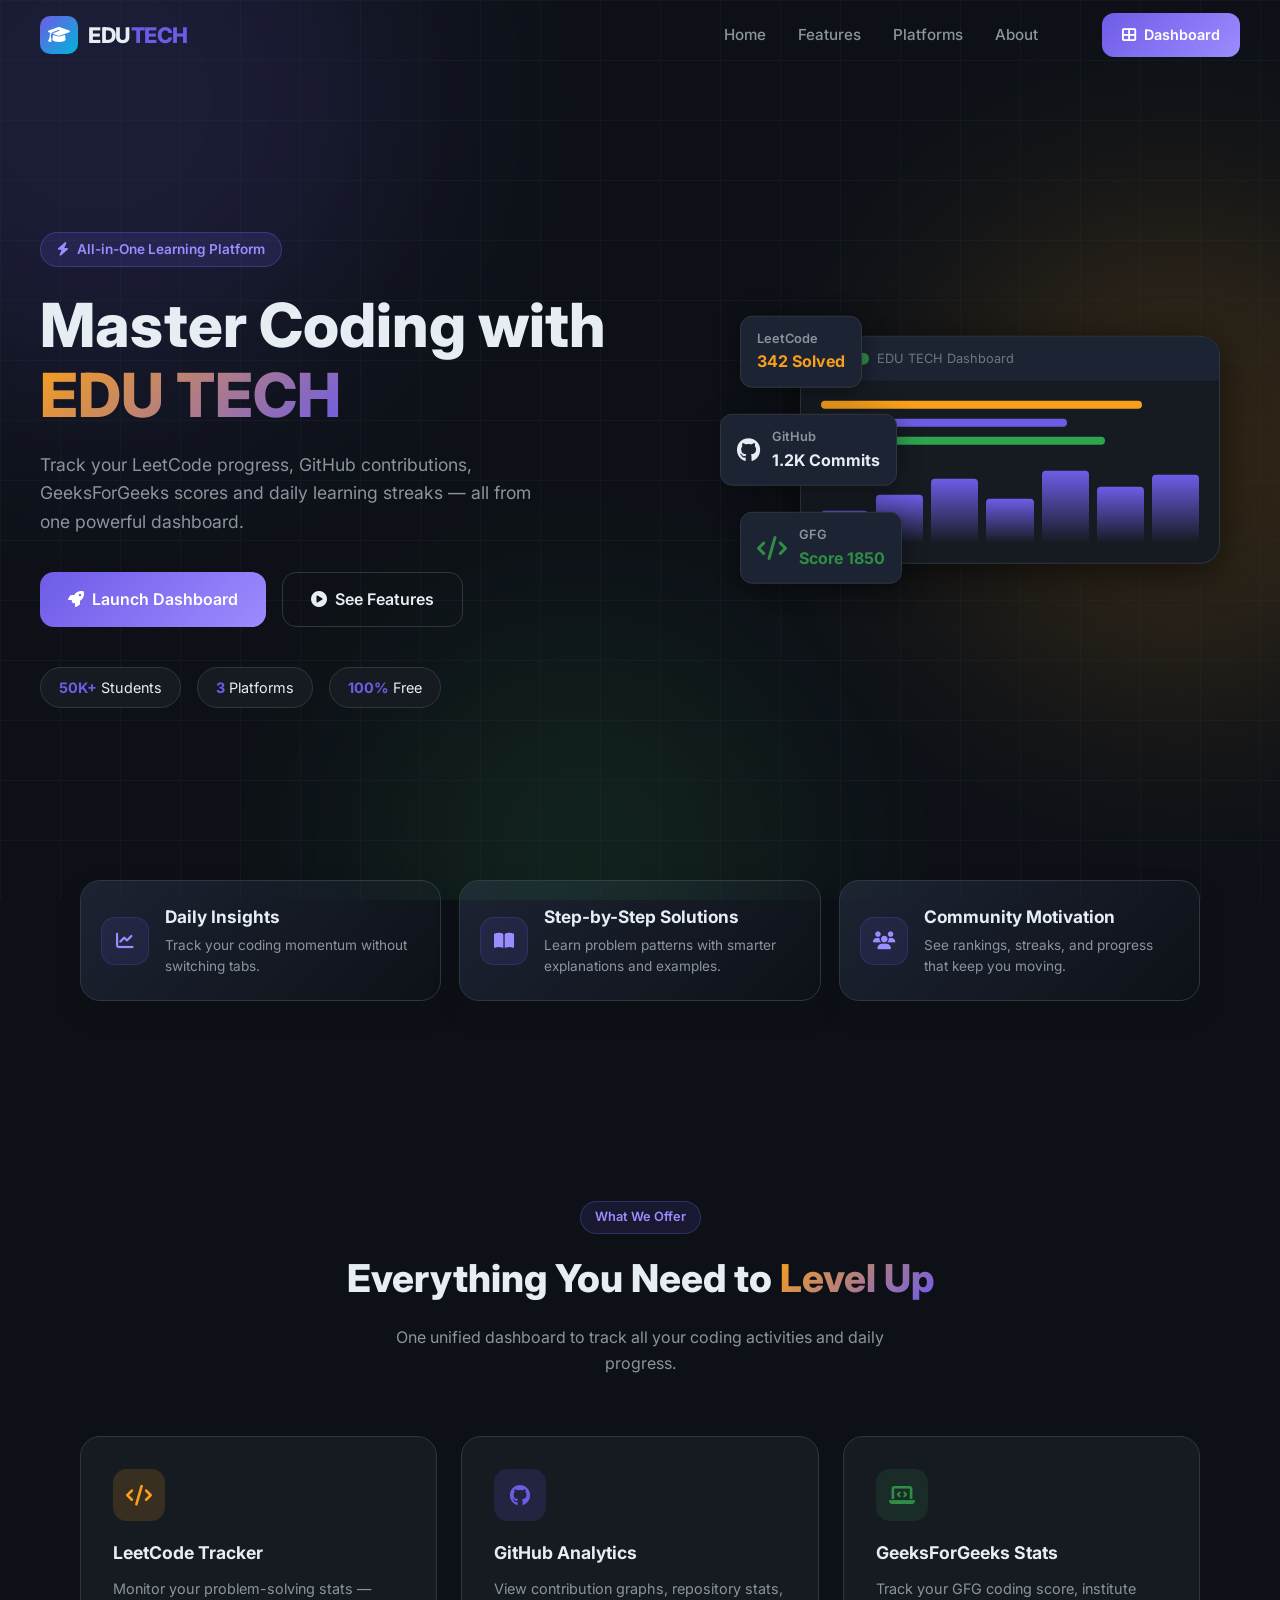
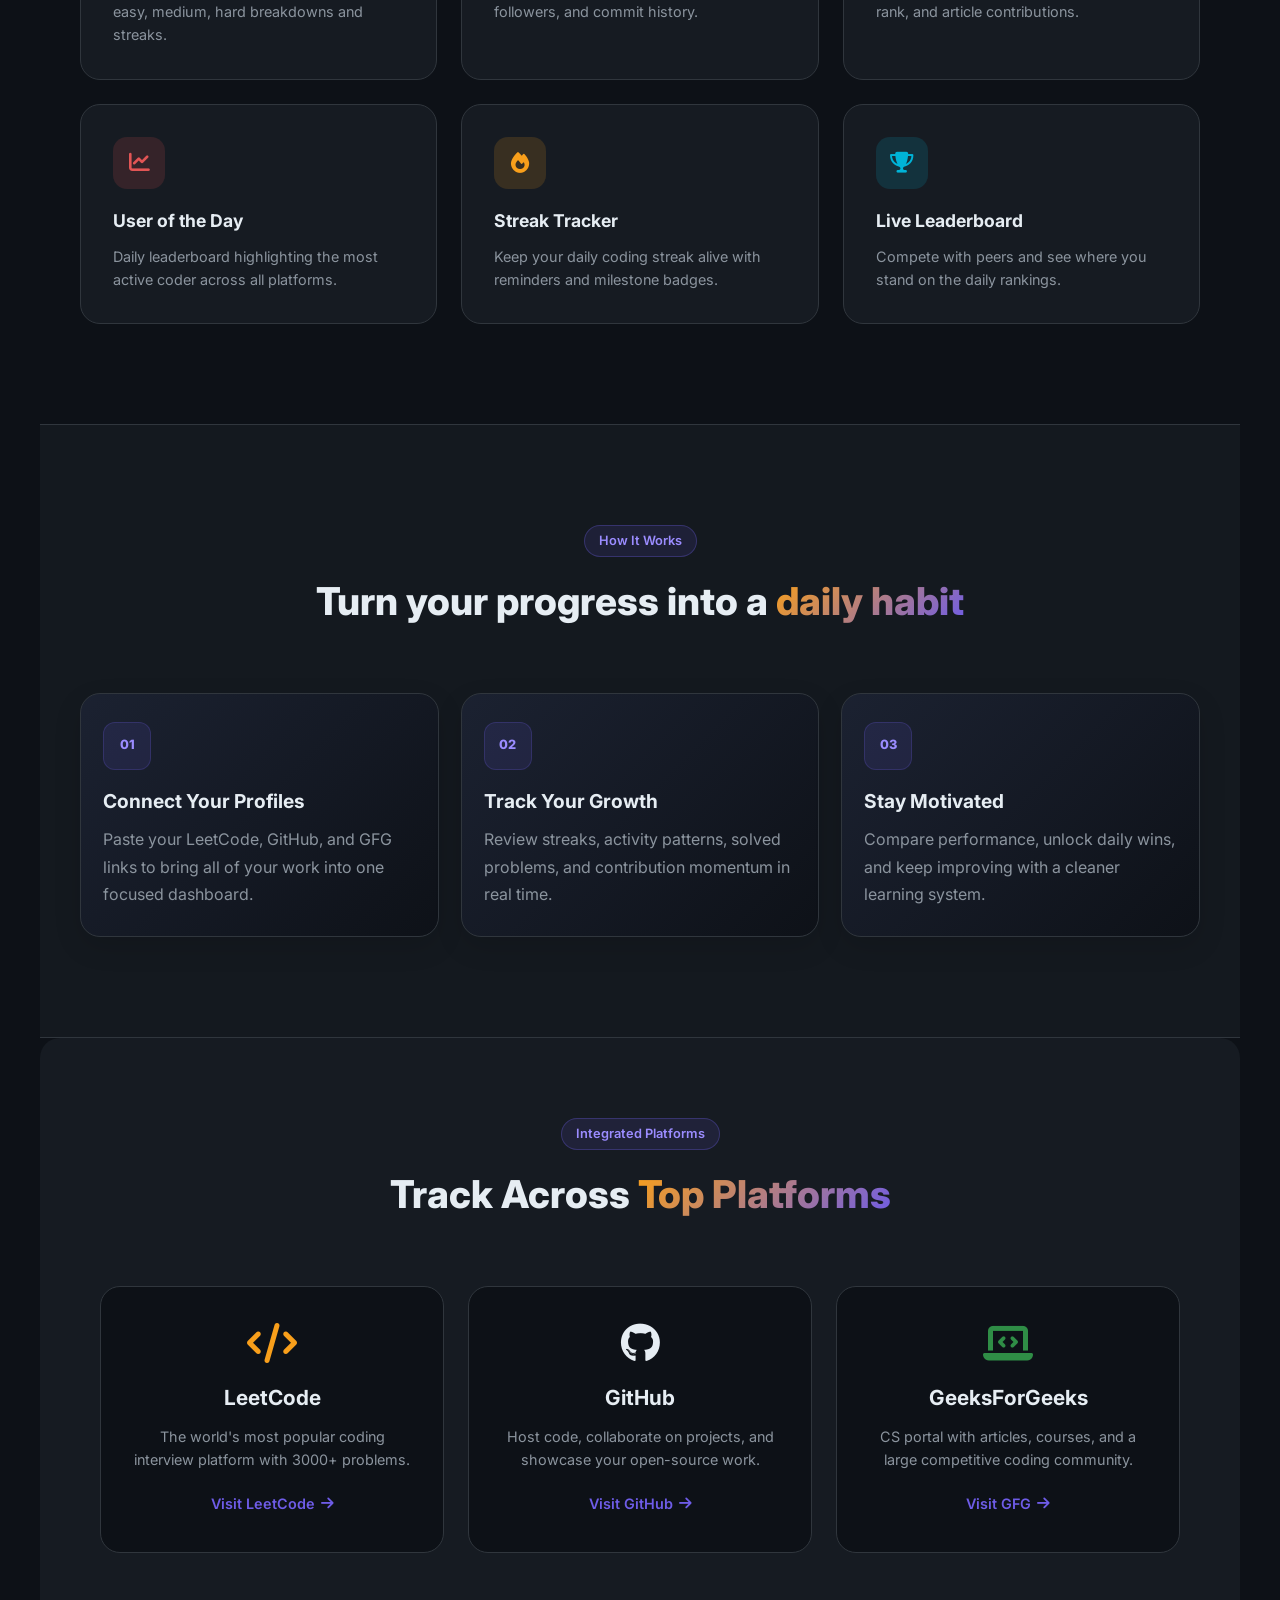
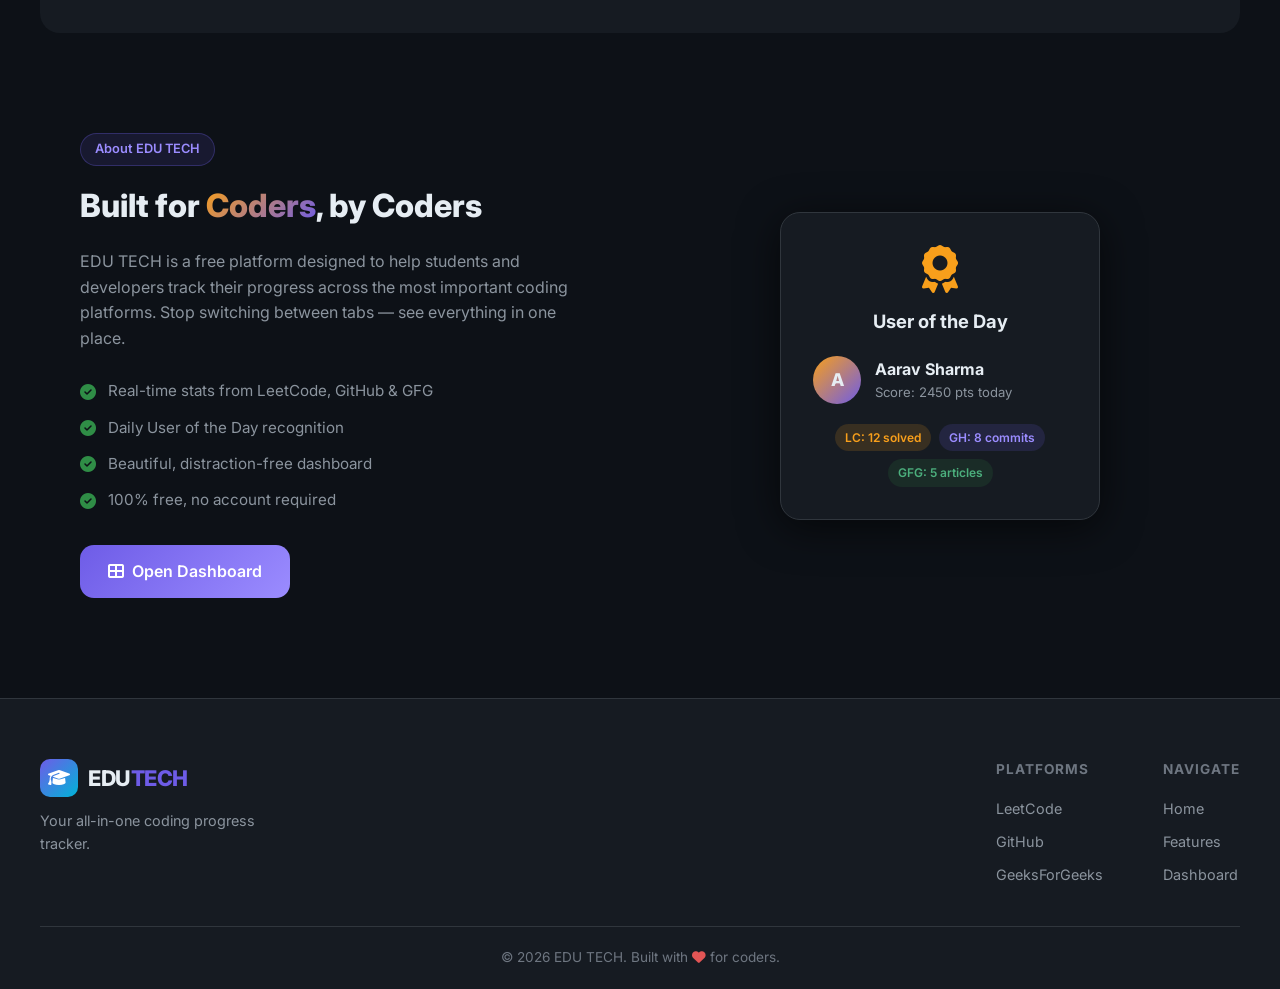
==== commit a867afec: "Update landing page and dashboard improvements" ====
--- a/index.html
+++ b/index.html
@@ -1,266 +1,430 @@
-<!DOCTYPE html>
+<!doctype html>
 <html lang="en">
-<head>
-  <meta charset="UTF-8" />
-  <meta name="viewport" content="width=device-width, initial-scale=1.0" />
-  <title>EDU TECH – Learn. Code. Grow.</title>
-  <link rel="stylesheet" href="css/styles.css" />
-  <link rel="stylesheet" href="https://cdnjs.cloudflare.com/ajax/libs/font-awesome/6.5.0/css/all.min.css" />
-  <link href="https://fonts.googleapis.com/css2?family=Inter:wght@300;400;500;600;700;800&display=swap" rel="stylesheet" />
-</head>
-<body class="landing-page">
-
-  <!-- ───── NAVBAR ───── -->
-  <nav class="navbar" id="navbar">
-    <div class="nav-container">
-      <div class="nav-logo">
-        <div class="logo-icon"><i class="fas fa-graduation-cap"></i></div>
-        <span class="logo-text">EDU<span class="accent">TECH</span></span>
-      </div>
-      <ul class="nav-links">
-        <li><a href="#home">Home</a></li>
-        <li><a href="#features">Features</a></li>
-        <li><a href="#platforms">Platforms</a></li>
-        <li><a href="#about">About</a></li>
-      </ul>
-      <div class="nav-actions">
-        <a href="dashboard.html" class="btn btn-primary">
-          <i class="fas fa-th-large"></i> Dashboard
-        </a>
-      </div>
-      <button class="hamburger" id="hamburger">
-        <span></span><span></span><span></span>
-      </button>
-    </div>
-  </nav>
-
-  <!-- ───── HERO ───── -->
-  <section class="hero" id="home">
-    <div class="hero-bg">
-      <div class="hero-orb orb1"></div>
-      <div class="hero-orb orb2"></div>
-      <div class="hero-orb orb3"></div>
-      <div class="grid-overlay"></div>
-    </div>
-    <div class="hero-content">
-      <div class="hero-badge">
-        <i class="fas fa-bolt"></i> All-in-One Learning Platform
-      </div>
-      <h1 class="hero-title">
-        Master Coding with<br />
-        <span class="gradient-text">EDU TECH</span>
-      </h1>
-      <p class="hero-subtitle">
-        Track your LeetCode progress, GitHub contributions, GeeksForGeeks scores
-        and daily learning streaks — all from one powerful dashboard.
-      </p>
-      <div class="hero-actions">
-        <a href="dashboard.html" class="btn btn-primary btn-large">
-          <i class="fas fa-rocket"></i> Launch Dashboard
-        </a>
-        <a href="#features" class="btn btn-outline btn-large">
-          <i class="fas fa-play-circle"></i> See Features
-        </a>
-      </div>
-      <div class="hero-stats">
-        <div class="stat-pill"><span class="stat-num">50K+</span> Students</div>
-        <div class="stat-pill"><span class="stat-num">3</span> Platforms</div>
-        <div class="stat-pill"><span class="stat-num">100%</span> Free</div>
-      </div>
-    </div>
-    <div class="hero-visual">
-      <div class="floating-card card-lc">
-        <img src="https://leetcode.com/favicon.ico" onerror="this.style.display='none'" alt="" />
-        <div>
-          <div class="fc-title">LeetCode</div>
-          <div class="fc-val">342 Solved</div>
-        </div>
-      </div>
-      <div class="floating-card card-gh">
-        <i class="fab fa-github"></i>
-        <div>
-          <div class="fc-title">GitHub</div>
-          <div class="fc-val">1.2K Commits</div>
-        </div>
-      </div>
-      <div class="floating-card card-gfg">
-        <i class="fas fa-code"></i>
-        <div>
-          <div class="fc-title">GFG</div>
-          <div class="fc-val">Score 1850</div>
-        </div>
-      </div>
-      <div class="dashboard-preview">
-        <div class="dp-header">
-          <div class="dp-dot red"></div>
-          <div class="dp-dot yellow"></div>
-          <div class="dp-dot green"></div>
-          <span>EDU TECH Dashboard</span>
-        </div>
-        <div class="dp-body">
-          <div class="dp-bar" style="width:85%;background:#f89f1b"></div>
-          <div class="dp-bar" style="width:65%;background:#6e5ce7"></div>
-          <div class="dp-bar" style="width:75%;background:#2ea44f"></div>
-          <div class="dp-chart">
-            <div class="dc-col" style="height:40%"></div>
-            <div class="dc-col" style="height:60%"></div>
-            <div class="dc-col" style="height:80%"></div>
-            <div class="dc-col" style="height:55%"></div>
-            <div class="dc-col" style="height:90%"></div>
-            <div class="dc-col" style="height:70%"></div>
-            <div class="dc-col" style="height:85%"></div>
-          </div>
-        </div>
-      </div>
-    </div>
-  </section>
-
-  <!-- ───── FEATURES ───── -->
-  <section class="section" id="features">
-    <div class="section-header">
-      <div class="section-tag">What We Offer</div>
-      <h2>Everything You Need to <span class="gradient-text">Level Up</span></h2>
-      <p>One unified dashboard to track all your coding activities and daily progress.</p>
-    </div>
-    <div class="features-grid">
-      <div class="feature-card">
-        <div class="feature-icon lc-color"><i class="fas fa-code"></i></div>
-        <h3>LeetCode Tracker</h3>
-        <p>Monitor your problem-solving stats — easy, medium, hard breakdowns and streaks.</p>
-      </div>
-      <div class="feature-card">
-        <div class="feature-icon gh-color"><i class="fab fa-github"></i></div>
-        <h3>GitHub Analytics</h3>
-        <p>View contribution graphs, repository stats, followers, and commit history.</p>
-      </div>
-      <div class="feature-card">
-        <div class="feature-icon gfg-color"><i class="fas fa-laptop-code"></i></div>
-        <h3>GeeksForGeeks Stats</h3>
-        <p>Track your GFG coding score, institute rank, and article contributions.</p>
-      </div>
-      <div class="feature-card">
-        <div class="feature-icon day-color"><i class="fas fa-chart-line"></i></div>
-        <h3>User of the Day</h3>
-        <p>Daily leaderboard highlighting the most active coder across all platforms.</p>
-      </div>
-      <div class="feature-card">
-        <div class="feature-icon streak-color"><i class="fas fa-fire"></i></div>
-        <h3>Streak Tracker</h3>
-        <p>Keep your daily coding streak alive with reminders and milestone badges.</p>
-      </div>
-      <div class="feature-card">
-        <div class="feature-icon rank-color"><i class="fas fa-trophy"></i></div>
-        <h3>Live Leaderboard</h3>
-        <p>Compete with peers and see where you stand on the daily rankings.</p>
-      </div>
-    </div>
-  </section>
-
-  <!-- ───── PLATFORMS ───── -->
-  <section class="section platforms-section" id="platforms">
-    <div class="section-header">
-      <div class="section-tag">Integrated Platforms</div>
-      <h2>Track Across <span class="gradient-text">Top Platforms</span></h2>
-    </div>
-    <div class="platforms-grid">
-      <div class="platform-card lc-card">
-        <div class="platform-logo"><i class="fas fa-code" style="color:#f89f1b;font-size:2.5rem"></i></div>
-        <h3>LeetCode</h3>
-        <p>The world's most popular coding interview platform with 3000+ problems.</p>
-        <a href="https://leetcode.com" target="_blank" class="platform-link">Visit LeetCode <i class="fas fa-arrow-right"></i></a>
-      </div>
-      <div class="platform-card gh-card">
-        <div class="platform-logo"><i class="fab fa-github" style="color:#e6edf3;font-size:2.5rem"></i></div>
-        <h3>GitHub</h3>
-        <p>Host code, collaborate on projects, and showcase your open-source work.</p>
-        <a href="https://github.com" target="_blank" class="platform-link">Visit GitHub <i class="fas fa-arrow-right"></i></a>
-      </div>
-      <div class="platform-card gfg-card">
-        <div class="platform-logo"><i class="fas fa-laptop-code" style="color:#2f8d46;font-size:2.5rem"></i></div>
-        <h3>GeeksForGeeks</h3>
-        <p>CS portal with articles, courses, and a large competitive coding community.</p>
-        <a href="https://geeksforgeeks.org" target="_blank" class="platform-link">Visit GFG <i class="fas fa-arrow-right"></i></a>
-      </div>
-    </div>
-  </section>
-
-  <!-- ───── ABOUT ───── -->
-  <section class="section about-section" id="about">
-    <div class="about-content">
-      <div class="about-text">
-        <div class="section-tag">About EDU TECH</div>
-        <h2>Built for <span class="gradient-text">Coders</span>, by Coders</h2>
-        <p>EDU TECH is a free platform designed to help students and developers track their progress across the most important coding platforms. Stop switching between tabs — see everything in one place.</p>
-        <ul class="about-list">
-          <li><i class="fas fa-check-circle"></i> Real-time stats from LeetCode, GitHub & GFG</li>
-          <li><i class="fas fa-check-circle"></i> Daily User of the Day recognition</li>
-          <li><i class="fas fa-check-circle"></i> Beautiful, distraction-free dashboard</li>
-          <li><i class="fas fa-check-circle"></i> 100% free, no account required</li>
-        </ul>
-        <a href="dashboard.html" class="btn btn-primary btn-large">
-          <i class="fas fa-th-large"></i> Open Dashboard
-        </a>
-      </div>
-      <div class="about-visual">
-        <div class="av-card">
-          <i class="fas fa-award" style="color:#f89f1b;font-size:3rem"></i>
-          <h3>User of the Day</h3>
-          <div class="av-user">
-            <div class="av-avatar">A</div>
-            <div>
-              <div class="av-name">Alex Johnson</div>
-              <div class="av-score">Score: 2450 pts today</div>
-            </div>
-          </div>
-          <div class="av-platforms">
-            <span class="ap-badge lc">LC: 12 solved</span>
-            <span class="ap-badge gh">GH: 8 commits</span>
-            <span class="ap-badge gfg">GFG: 5 articles</span>
-          </div>
-        </div>
-      </div>
-    </div>
-  </section>
-
-  <!-- ───── FOOTER ───── -->
-  <footer class="footer">
-    <div class="footer-content">
-      <div class="footer-brand">
+  <head>
+    <meta charset="UTF-8" />
+    <meta name="viewport" content="width=device-width, initial-scale=1.0" />
+    <title>EDU TECH – Learn. Code. Grow.</title>
+    <link rel="stylesheet" href="css/styles.css" />
+    <link
+      rel="stylesheet"
+      href="https://cdnjs.cloudflare.com/ajax/libs/font-awesome/6.5.0/css/all.min.css"
+    />
+    <link
+      href="https://fonts.googleapis.com/css2?family=Inter:wght@300;400;500;600;700;800&display=swap"
+      rel="stylesheet"
+    />
+  </head>
+  <body class="landing-page">
+    <!-- ───── NAVBAR ───── -->
+    <nav class="navbar" id="navbar">
+      <div class="nav-container">
         <div class="nav-logo">
           <div class="logo-icon"><i class="fas fa-graduation-cap"></i></div>
           <span class="logo-text">EDU<span class="accent">TECH</span></span>
         </div>
-        <p>Your all-in-one coding progress tracker.</p>
-      </div>
-      <div class="footer-links">
-        <div class="fl-col">
-          <h4>Platforms</h4>
-          <a href="https://leetcode.com" target="_blank">LeetCode</a>
-          <a href="https://github.com" target="_blank">GitHub</a>
-          <a href="https://geeksforgeeks.org" target="_blank">GeeksForGeeks</a>
-        </div>
-        <div class="fl-col">
-          <h4>Navigate</h4>
-          <a href="#home">Home</a>
-          <a href="#features">Features</a>
-          <a href="dashboard.html">Dashboard</a>
-        </div>
-      </div>
-    </div>
-    <div class="footer-bottom">
-      <p>&copy; 2026 EDU TECH. Built with <i class="fas fa-heart" style="color:#e25555"></i> for coders.</p>
-    </div>
-  </footer>
-
-  <script>
-    // Navbar scroll effect
-    window.addEventListener('scroll', () => {
-      document.getElementById('navbar').classList.toggle('scrolled', window.scrollY > 50);
-    });
-    // Hamburger menu
-    document.getElementById('hamburger').addEventListener('click', () => {
-      document.querySelector('.nav-links').classList.toggle('open');
-    });
-  </script>
-</body>
+        <ul class="nav-links">
+          <li><a href="#home">Home</a></li>
+          <li><a href="#features">Features</a></li>
+          <li><a href="#platforms">Platforms</a></li>
+          <li><a href="#about">About</a></li>
+        </ul>
+        <div class="nav-actions">
+          <a href="dashboard.html" class="btn btn-primary">
+            <i class="fas fa-th-large"></i> Dashboard
+          </a>
+        </div>
+        <button class="hamburger" id="hamburger">
+          <span></span><span></span><span></span>
+        </button>
+      </div>
+    </nav>
+
+    <!-- ───── HERO ───── -->
+    <section class="hero" id="home">
+      <div class="hero-bg">
+        <div class="hero-orb orb1"></div>
+        <div class="hero-orb orb2"></div>
+        <div class="hero-orb orb3"></div>
+        <div class="grid-overlay"></div>
+      </div>
+      <div class="hero-content">
+        <div class="hero-badge">
+          <i class="fas fa-bolt"></i> All-in-One Learning Platform
+        </div>
+        <h1 class="hero-title">
+          Master Coding with<br />
+          <span class="gradient-text">EDU TECH</span>
+        </h1>
+        <p class="hero-subtitle">
+          Track your LeetCode progress, GitHub contributions, GeeksForGeeks
+          scores and daily learning streaks — all from one powerful dashboard.
+        </p>
+        <div class="hero-actions">
+          <a href="dashboard.html" class="btn btn-primary btn-large">
+            <i class="fas fa-rocket"></i> Launch Dashboard
+          </a>
+          <a href="#features" class="btn btn-outline btn-large">
+            <i class="fas fa-play-circle"></i> See Features
+          </a>
+        </div>
+        <div class="hero-stats">
+          <div class="stat-pill">
+            <span class="stat-num">50K+</span> Students
+          </div>
+          <div class="stat-pill"><span class="stat-num">3</span> Platforms</div>
+          <div class="stat-pill"><span class="stat-num">100%</span> Free</div>
+        </div>
+      </div>
+      <div class="hero-visual">
+        <div class="floating-card card-lc">
+          <img
+            src="https://leetcode.com/favicon.ico"
+            onerror="this.style.display = 'none'"
+            alt=""
+          />
+          <div>
+            <div class="fc-title">LeetCode</div>
+            <div class="fc-val">342 Solved</div>
+          </div>
+        </div>
+        <div class="floating-card card-gh">
+          <i class="fab fa-github"></i>
+          <div>
+            <div class="fc-title">GitHub</div>
+            <div class="fc-val">1.2K Commits</div>
+          </div>
+        </div>
+        <div class="floating-card card-gfg">
+          <i class="fas fa-code"></i>
+          <div>
+            <div class="fc-title">GFG</div>
+            <div class="fc-val">Score 1850</div>
+          </div>
+        </div>
+        <div class="dashboard-preview">
+          <div class="dp-header">
+            <div class="dp-dot red"></div>
+            <div class="dp-dot yellow"></div>
+            <div class="dp-dot green"></div>
+            <span>EDU TECH Dashboard</span>
+          </div>
+          <div class="dp-body">
+            <div class="dp-bar" style="width: 85%; background: #f89f1b"></div>
+            <div class="dp-bar" style="width: 65%; background: #6e5ce7"></div>
+            <div class="dp-bar" style="width: 75%; background: #2ea44f"></div>
+            <div class="dp-chart">
+              <div class="dc-col" style="height: 40%"></div>
+              <div class="dc-col" style="height: 60%"></div>
+              <div class="dc-col" style="height: 80%"></div>
+              <div class="dc-col" style="height: 55%"></div>
+              <div class="dc-col" style="height: 90%"></div>
+              <div class="dc-col" style="height: 70%"></div>
+              <div class="dc-col" style="height: 85%"></div>
+            </div>
+          </div>
+        </div>
+      </div>
+    </section>
+
+    <!-- ───── QUICK HIGHLIGHTS ───── -->
+    <section class="section quick-metrics">
+      <div class="metrics-grid">
+        <div class="metric-box">
+          <span class="metric-icon"><i class="fas fa-chart-line"></i></span>
+          <div>
+            <h3>Daily Insights</h3>
+            <p>Track your coding momentum without switching tabs.</p>
+          </div>
+        </div>
+        <div class="metric-box">
+          <span class="metric-icon"><i class="fas fa-book-open"></i></span>
+          <div>
+            <h3>Step-by-Step Solutions</h3>
+            <p>
+              Learn problem patterns with smarter explanations and examples.
+            </p>
+          </div>
+        </div>
+        <div class="metric-box">
+          <span class="metric-icon"><i class="fas fa-users"></i></span>
+          <div>
+            <h3>Community Motivation</h3>
+            <p>See rankings, streaks, and progress that keep you moving.</p>
+          </div>
+        </div>
+      </div>
+    </section>
+
+    <!-- ───── FEATURES ───── -->
+    <section class="section" id="features">
+      <div class="section-header">
+        <div class="section-tag">What We Offer</div>
+        <h2>
+          Everything You Need to <span class="gradient-text">Level Up</span>
+        </h2>
+        <p>
+          One unified dashboard to track all your coding activities and daily
+          progress.
+        </p>
+      </div>
+      <div class="features-grid">
+        <div class="feature-card">
+          <div class="feature-icon lc-color"><i class="fas fa-code"></i></div>
+          <h3>LeetCode Tracker</h3>
+          <p>
+            Monitor your problem-solving stats — easy, medium, hard breakdowns
+            and streaks.
+          </p>
+        </div>
+        <div class="feature-card">
+          <div class="feature-icon gh-color"><i class="fab fa-github"></i></div>
+          <h3>GitHub Analytics</h3>
+          <p>
+            View contribution graphs, repository stats, followers, and commit
+            history.
+          </p>
+        </div>
+        <div class="feature-card">
+          <div class="feature-icon gfg-color">
+            <i class="fas fa-laptop-code"></i>
+          </div>
+          <h3>GeeksForGeeks Stats</h3>
+          <p>
+            Track your GFG coding score, institute rank, and article
+            contributions.
+          </p>
+        </div>
+        <div class="feature-card">
+          <div class="feature-icon day-color">
+            <i class="fas fa-chart-line"></i>
+          </div>
+          <h3>User of the Day</h3>
+          <p>
+            Daily leaderboard highlighting the most active coder across all
+            platforms.
+          </p>
+        </div>
+        <div class="feature-card">
+          <div class="feature-icon streak-color">
+            <i class="fas fa-fire"></i>
+          </div>
+          <h3>Streak Tracker</h3>
+          <p>
+            Keep your daily coding streak alive with reminders and milestone
+            badges.
+          </p>
+        </div>
+        <div class="feature-card">
+          <div class="feature-icon rank-color">
+            <i class="fas fa-trophy"></i>
+          </div>
+          <h3>Live Leaderboard</h3>
+          <p>
+            Compete with peers and see where you stand on the daily rankings.
+          </p>
+        </div>
+      </div>
+    </section>
+
+    <!-- ───── HOW IT WORKS ───── -->
+    <section class="section feature-highlight">
+      <div class="section-header">
+        <div class="section-tag">How It Works</div>
+        <h2>
+          Turn your progress into a
+          <span class="gradient-text">daily habit</span>
+        </h2>
+      </div>
+      <div class="process-grid">
+        <div class="process-card">
+          <div class="process-number">01</div>
+          <h3>Connect Your Profiles</h3>
+          <p>
+            Paste your LeetCode, GitHub, and GFG links to bring all of your work
+            into one focused dashboard.
+          </p>
+        </div>
+        <div class="process-card">
+          <div class="process-number">02</div>
+          <h3>Track Your Growth</h3>
+          <p>
+            Review streaks, activity patterns, solved problems, and contribution
+            momentum in real time.
+          </p>
+        </div>
+        <div class="process-card">
+          <div class="process-number">03</div>
+          <h3>Stay Motivated</h3>
+          <p>
+            Compare performance, unlock daily wins, and keep improving with a
+            cleaner learning system.
+          </p>
+        </div>
+      </div>
+    </section>
+
+    <!-- ───── PLATFORMS ───── -->
+    <section class="section platforms-section" id="platforms">
+      <div class="section-header">
+        <div class="section-tag">Integrated Platforms</div>
+        <h2>Track Across <span class="gradient-text">Top Platforms</span></h2>
+      </div>
+      <div class="platforms-grid">
+        <div class="platform-card lc-card">
+          <div class="platform-logo">
+            <i
+              class="fas fa-code"
+              style="color: #f89f1b; font-size: 2.5rem"
+            ></i>
+          </div>
+          <h3>LeetCode</h3>
+          <p>
+            The world's most popular coding interview platform with 3000+
+            problems.
+          </p>
+          <a href="https://leetcode.com" target="_blank" class="platform-link"
+            >Visit LeetCode <i class="fas fa-arrow-right"></i
+          ></a>
+        </div>
+        <div class="platform-card gh-card">
+          <div class="platform-logo">
+            <i
+              class="fab fa-github"
+              style="color: #e6edf3; font-size: 2.5rem"
+            ></i>
+          </div>
+          <h3>GitHub</h3>
+          <p>
+            Host code, collaborate on projects, and showcase your open-source
+            work.
+          </p>
+          <a href="https://github.com" target="_blank" class="platform-link"
+            >Visit GitHub <i class="fas fa-arrow-right"></i
+          ></a>
+        </div>
+        <div class="platform-card gfg-card">
+          <div class="platform-logo">
+            <i
+              class="fas fa-laptop-code"
+              style="color: #2f8d46; font-size: 2.5rem"
+            ></i>
+          </div>
+          <h3>GeeksForGeeks</h3>
+          <p>
+            CS portal with articles, courses, and a large competitive coding
+            community.
+          </p>
+          <a
+            href="https://geeksforgeeks.org"
+            target="_blank"
+            class="platform-link"
+            >Visit GFG <i class="fas fa-arrow-right"></i
+          ></a>
+        </div>
+      </div>
+    </section>
+
+    <!-- ───── ABOUT ───── -->
+    <section class="section about-section" id="about">
+      <div class="about-content">
+        <div class="about-text">
+          <div class="section-tag">About EDU TECH</div>
+          <h2>
+            Built for <span class="gradient-text">Coders</span>, by Coders
+          </h2>
+          <p>
+            EDU TECH is a free platform designed to help students and developers
+            track their progress across the most important coding platforms.
+            Stop switching between tabs — see everything in one place.
+          </p>
+          <ul class="about-list">
+            <li>
+              <i class="fas fa-check-circle"></i> Real-time stats from LeetCode,
+              GitHub & GFG
+            </li>
+            <li>
+              <i class="fas fa-check-circle"></i> Daily User of the Day
+              recognition
+            </li>
+            <li>
+              <i class="fas fa-check-circle"></i> Beautiful, distraction-free
+              dashboard
+            </li>
+            <li>
+              <i class="fas fa-check-circle"></i> 100% free, no account required
+            </li>
+          </ul>
+          <a href="dashboard.html" class="btn btn-primary btn-large">
+            <i class="fas fa-th-large"></i> Open Dashboard
+          </a>
+        </div>
+        <div class="about-visual">
+          <div class="av-card">
+            <i class="fas fa-award" style="color: #f89f1b; font-size: 3rem"></i>
+            <h3>User of the Day</h3>
+            <div class="av-user">
+              <div class="av-avatar">A</div>
+              <div>
+                <div class="av-name">Aarav Sharma</div>
+                <div class="av-score">Score: 2450 pts today</div>
+              </div>
+            </div>
+            <div class="av-platforms">
+              <span class="ap-badge lc">LC: 12 solved</span>
+              <span class="ap-badge gh">GH: 8 commits</span>
+              <span class="ap-badge gfg">GFG: 5 articles</span>
+            </div>
+          </div>
+        </div>
+      </div>
+    </section>
+
+    <!-- ───── FOOTER ───── -->
+    <footer class="footer">
+      <div class="footer-content">
+        <div class="footer-brand">
+          <div class="nav-logo">
+            <div class="logo-icon"><i class="fas fa-graduation-cap"></i></div>
+            <span class="logo-text">EDU<span class="accent">TECH</span></span>
+          </div>
+          <p>Your all-in-one coding progress tracker.</p>
+        </div>
+        <div class="footer-links">
+          <div class="fl-col">
+            <h4>Platforms</h4>
+            <a href="https://leetcode.com" target="_blank">LeetCode</a>
+            <a href="https://github.com" target="_blank">GitHub</a>
+            <a href="https://geeksforgeeks.org" target="_blank"
+              >GeeksForGeeks</a
+            >
+          </div>
+          <div class="fl-col">
+            <h4>Navigate</h4>
+            <a href="#home">Home</a>
+            <a href="#features">Features</a>
+            <a href="dashboard.html">Dashboard</a>
+          </div>
+        </div>
+      </div>
+      <div class="footer-bottom">
+        <p>
+          &copy; 2026 EDU TECH. Built with
+          <i class="fas fa-heart" style="color: #e25555"></i> for coders.
+        </p>
+      </div>
+    </footer>
+
+    <script>
+      // Navbar scroll effect
+      window.addEventListener("scroll", () => {
+        document
+          .getElementById("navbar")
+          .classList.toggle("scrolled", window.scrollY > 50);
+      });
+      // Hamburger menu
+      document.getElementById("hamburger").addEventListener("click", () => {
+        document.querySelector(".nav-links").classList.toggle("open");
+      });
+    </script>
+  </body>
 </html>
--- a/css/styles.css
+++ b/css/styles.css
@@ -628,6 +628,108 @@
   gap: 10px;
 }
 
+.quick-metrics {
+  padding-top: 0;
+  margin-top: -20px;
+}
+
+.metrics-grid {
+  display: grid;
+  grid-template-columns: repeat(3, minmax(0, 1fr));
+  gap: 18px;
+  max-width: 1200px;
+  margin: 0 auto;
+}
+
+.metric-box {
+  display: flex;
+  align-items: center;
+  gap: 16px;
+  padding: 22px 20px;
+  border: 1px solid var(--border);
+  border-radius: var(--radius-lg);
+  background: linear-gradient(
+    135deg,
+    rgba(28, 35, 51, 0.96),
+    rgba(13, 17, 23, 0.96)
+  );
+  box-shadow: 0 12px 28px rgba(0, 0, 0, 0.12);
+}
+
+.metric-icon {
+  width: 48px;
+  height: 48px;
+  border-radius: 14px;
+  background: rgba(110, 92, 231, 0.12);
+  border: 1px solid rgba(110, 92, 231, 0.2);
+  display: grid;
+  place-items: center;
+  color: #9b8cff;
+  font-size: 1.1rem;
+  flex-shrink: 0;
+}
+
+.metric-box h3 {
+  font-size: 1.08rem;
+  margin-bottom: 4px;
+}
+
+.metric-box p {
+  color: var(--text-secondary);
+  line-height: 1.6;
+  font-size: 0.85rem;
+}
+
+.feature-highlight {
+  background: rgba(22, 27, 34, 0.78);
+  border-top: 1px solid var(--border);
+  border-bottom: 1px solid var(--border);
+}
+
+.process-grid {
+  display: grid;
+  grid-template-columns: repeat(3, minmax(0, 1fr));
+  gap: 22px;
+  margin-top: 28px;
+}
+
+.process-card {
+  padding: 28px 22px;
+  background: linear-gradient(
+    135deg,
+    rgba(28, 35, 51, 0.9),
+    rgba(13, 17, 23, 0.9)
+  );
+  border: 1px solid var(--border);
+  border-radius: var(--radius-lg);
+  box-shadow: 0 10px 28px rgba(0, 0, 0, 0.12);
+}
+
+.process-number {
+  display: inline-flex;
+  align-items: center;
+  justify-content: center;
+  width: 48px;
+  height: 48px;
+  border-radius: 12px;
+  background: rgba(110, 92, 231, 0.12);
+  border: 1px solid rgba(110, 92, 231, 0.22);
+  color: #9b8cff;
+  font-size: 0.8rem;
+  font-weight: 800;
+  margin-bottom: 16px;
+}
+
+.process-card h3 {
+  font-size: 1.2rem;
+  margin-bottom: 10px;
+}
+
+.process-card p {
+  color: var(--text-secondary);
+  line-height: 1.7;
+}
+
 /* About */
 .about-content {
   display: grid;
@@ -1893,6 +1995,10 @@
 @media (max-width: 1100px) {
   .hero-visual {
     display: none;
+  }
+  .metrics-grid,
+  .process-grid {
+    grid-template-columns: 1fr;
   }
   .about-content {
     grid-template-columns: 1fr;
@@ -2060,6 +2166,161 @@
 .modal-panel.active {
   display: block;
 }
+.modal-badge {
+  display: inline-block;
+  padding: 4px 10px;
+  border-radius: 6px;
+  background: rgba(0, 180, 216, 0.14);
+  color: #00b4d8;
+  font-size: 0.72rem;
+  font-weight: 700;
+  text-transform: uppercase;
+  margin-bottom: 8px;
+}
+.modal-header h2 {
+  font-size: 1.35rem;
+  margin-bottom: 4px;
+}
+.modal-desc {
+  color: var(--text-secondary);
+  font-size: 0.86rem;
+  max-width: 620px;
+}
+.approach-box {
+  padding: 18px 18px 12px;
+  background: rgba(0, 180, 216, 0.07);
+  border: 1px solid rgba(0, 180, 216, 0.2);
+  border-radius: 9px;
+  color: var(--text-secondary);
+  line-height: 1.7;
+}
+.approach-box p {
+  margin-bottom: 12px;
+  color: var(--text-primary);
+}
+.approach-box .step-list {
+  margin: 0;
+  padding-left: 1.2rem;
+  display: grid;
+  gap: 10px;
+}
+.approach-box .step-list li {
+  color: var(--text-secondary);
+  line-height: 1.7;
+}
+.approach-box .step-list strong {
+  color: var(--text-primary);
+}
+.code-header {
+  display: flex;
+  justify-content: space-between;
+  align-items: center;
+  margin-bottom: 8px;
+}
+.code-header button {
+  border: 1px solid var(--border);
+  border-radius: 7px;
+  background: var(--bg-hover);
+  color: var(--text-primary);
+  padding: 7px 10px;
+}
+.code-lang {
+  font-size: 0.8rem;
+  font-weight: 700;
+  color: var(--text-secondary);
+}
+.code-block {
+  margin: 0;
+  padding: 16px;
+  overflow: auto;
+  background: #0a0e14;
+  border: 1px solid var(--border);
+  border-radius: 8px;
+  color: #c9d1d9;
+  font:
+    0.78rem/1.65 "Fira Code",
+    monospace;
+  white-space: pre;
+}
+.solution-card {
+  display: flex;
+  flex-direction: column;
+  min-height: 230px;
+  padding: 20px;
+  background: var(--bg-card);
+  border: 1px solid var(--border);
+  border-radius: var(--radius);
+  box-shadow: 0 8px 22px rgba(0, 0, 0, 0.12);
+  transition:
+    transform 0.2s,
+    border-color 0.2s,
+    box-shadow 0.2s;
+}
+.solution-card:hover {
+  transform: translateY(-3px);
+  border-color: var(--accent);
+  box-shadow: var(--shadow);
+}
+.solution-card-meta {
+  display: flex;
+  align-items: center;
+  flex-wrap: wrap;
+  gap: 7px;
+  margin-bottom: 14px;
+}
+.solution-number {
+  color: var(--text-muted);
+  font:
+    0.75rem "Fira Code",
+    monospace;
+}
+.solution-card h3 {
+  font-size: 1.05rem;
+  margin-bottom: 9px;
+}
+.solution-card > p {
+  color: var(--text-secondary);
+  font-size: 0.82rem;
+  line-height: 1.6;
+}
+.solution-card-footer {
+  display: flex;
+  align-items: center;
+  justify-content: space-between;
+  gap: 12px;
+  margin-top: auto;
+  padding-top: 18px;
+}
+.solution-card-footer > span {
+  color: var(--text-muted);
+  font-size: 0.7rem;
+}
+.solution-card-footer .btn {
+  flex-shrink: 0;
+}
+.sol-stats-bar {
+  color: var(--text-muted);
+  font-size: 0.8rem;
+  margin-top: 14px;
+}
+.solution-empty-state {
+  grid-column: 1 / -1;
+}
+.solutions-pagination {
+  display: flex;
+  align-items: center;
+  justify-content: center;
+  gap: 12px;
+  margin-top: 22px;
+}
+.solutions-pagination button {
+  min-width: 92px;
+  justify-content: center;
+}
+.solutions-pagination span {
+  color: var(--text-muted);
+  font-size: 0.8rem;
+}
 .modal-footer {
   justify-content: space-between;
   border-top: 1px solid var(--border);
@@ -2196,6 +2457,91 @@
   min-width: 190px;
   justify-content: center;
 }
+
+.dashboard-page .solutions-toolbar {
+  display: flex;
+  align-items: center;
+  justify-content: space-between;
+  flex-wrap: wrap;
+  gap: 16px;
+  padding: 18px 20px;
+  margin-bottom: 20px;
+}
+
+.sol-search {
+  display: flex;
+  align-items: center;
+  gap: 10px;
+  flex: 1 1 260px;
+  min-width: 0;
+  background: rgba(13, 17, 23, 0.85);
+  border: 1px solid var(--border);
+  border-radius: 10px;
+  padding: 0 12px;
+}
+
+.sol-search i {
+  color: var(--text-muted);
+  font-size: 0.82rem;
+}
+
+.sol-search input {
+  flex: 1;
+  min-width: 0;
+  background: transparent;
+  border: none;
+  color: var(--text-primary);
+  font: inherit;
+  padding: 12px 0;
+  outline: none;
+}
+
+.sol-search input::placeholder {
+  color: var(--text-muted);
+}
+
+.sol-filters {
+  display: flex;
+  align-items: center;
+  flex-wrap: wrap;
+  gap: 10px;
+}
+
+.sol-filters select {
+  appearance: none;
+  background-image:
+    linear-gradient(45deg, transparent 50%, var(--text-muted) 50%),
+    linear-gradient(135deg, var(--text-muted) 50%, transparent 50%);
+  background-position:
+    calc(100% - 18px) calc(50% - 2px),
+    calc(100% - 12px) calc(50% - 2px);
+  background-size:
+    6px 6px,
+    6px 6px;
+  background-repeat: no-repeat;
+  padding: 11px 36px 11px 12px;
+  min-width: 150px;
+  font: inherit;
+  font-size: 0.8rem;
+  cursor: pointer;
+}
+
+.sol-stats-bar {
+  display: inline-flex;
+  align-items: center;
+  justify-content: center;
+  min-width: 120px;
+  padding: 10px 12px;
+  border-radius: 999px;
+  background: rgba(110, 92, 231, 0.12);
+  border: 1px solid rgba(110, 92, 231, 0.22);
+  color: var(--text-primary);
+  font-size: 0.76rem;
+  font-weight: 600;
+  letter-spacing: 0.01em;
+  margin-top: 0;
+}
+
 .summary-cards {
   grid-template-columns: repeat(4, minmax(0, 1fr));
   gap: 14px;
@@ -2396,6 +2742,25 @@
     flex: 1;
     justify-content: center;
   }
+  .dashboard-page .solutions-toolbar {
+    align-items: stretch;
+    padding: 16px;
+  }
+  .sol-search,
+  .sol-filters,
+  .sol-stats-bar {
+    width: 100%;
+  }
+  .sol-filters {
+    justify-content: stretch;
+  }
+  .sol-filters select {
+    flex: 1 1 100%;
+    min-width: 0;
+  }
+  .sol-stats-bar {
+    justify-content: flex-start;
+  }
   .profile-score-badge {
     margin-left: 0;
   }
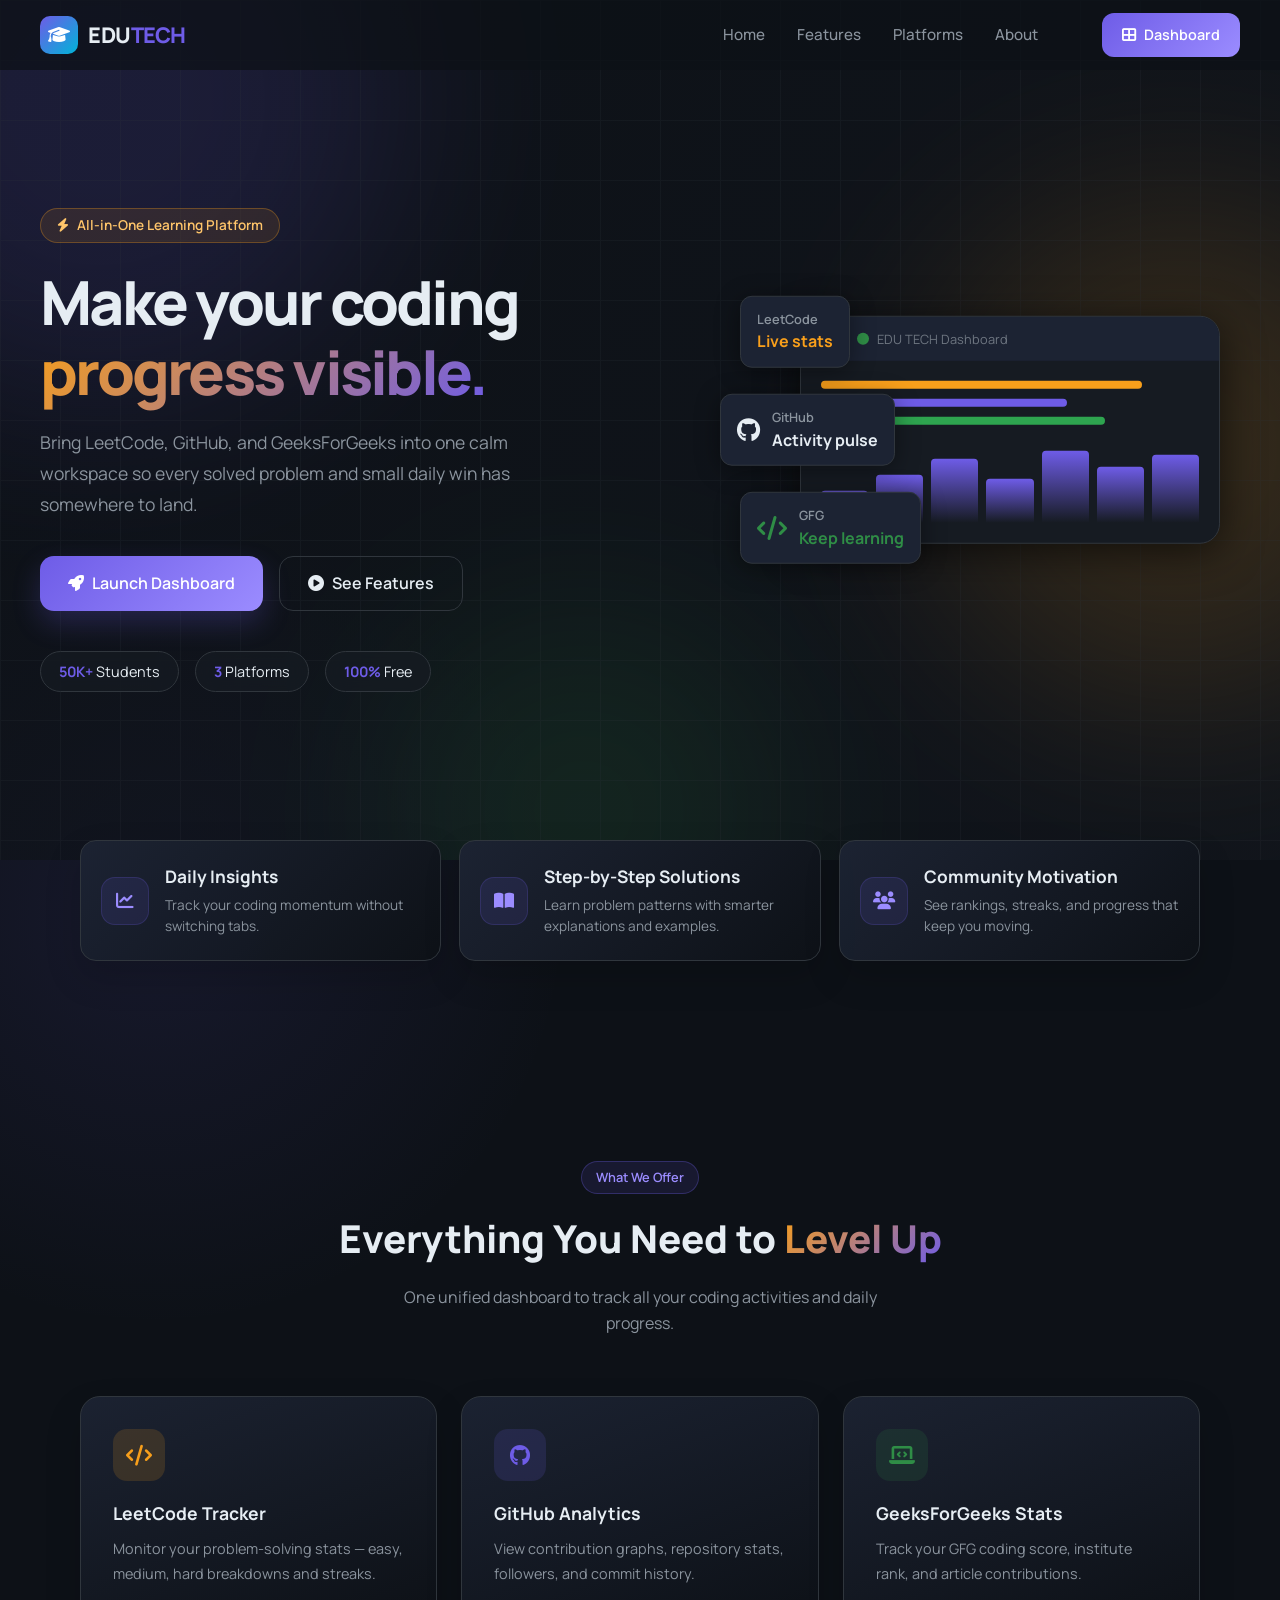
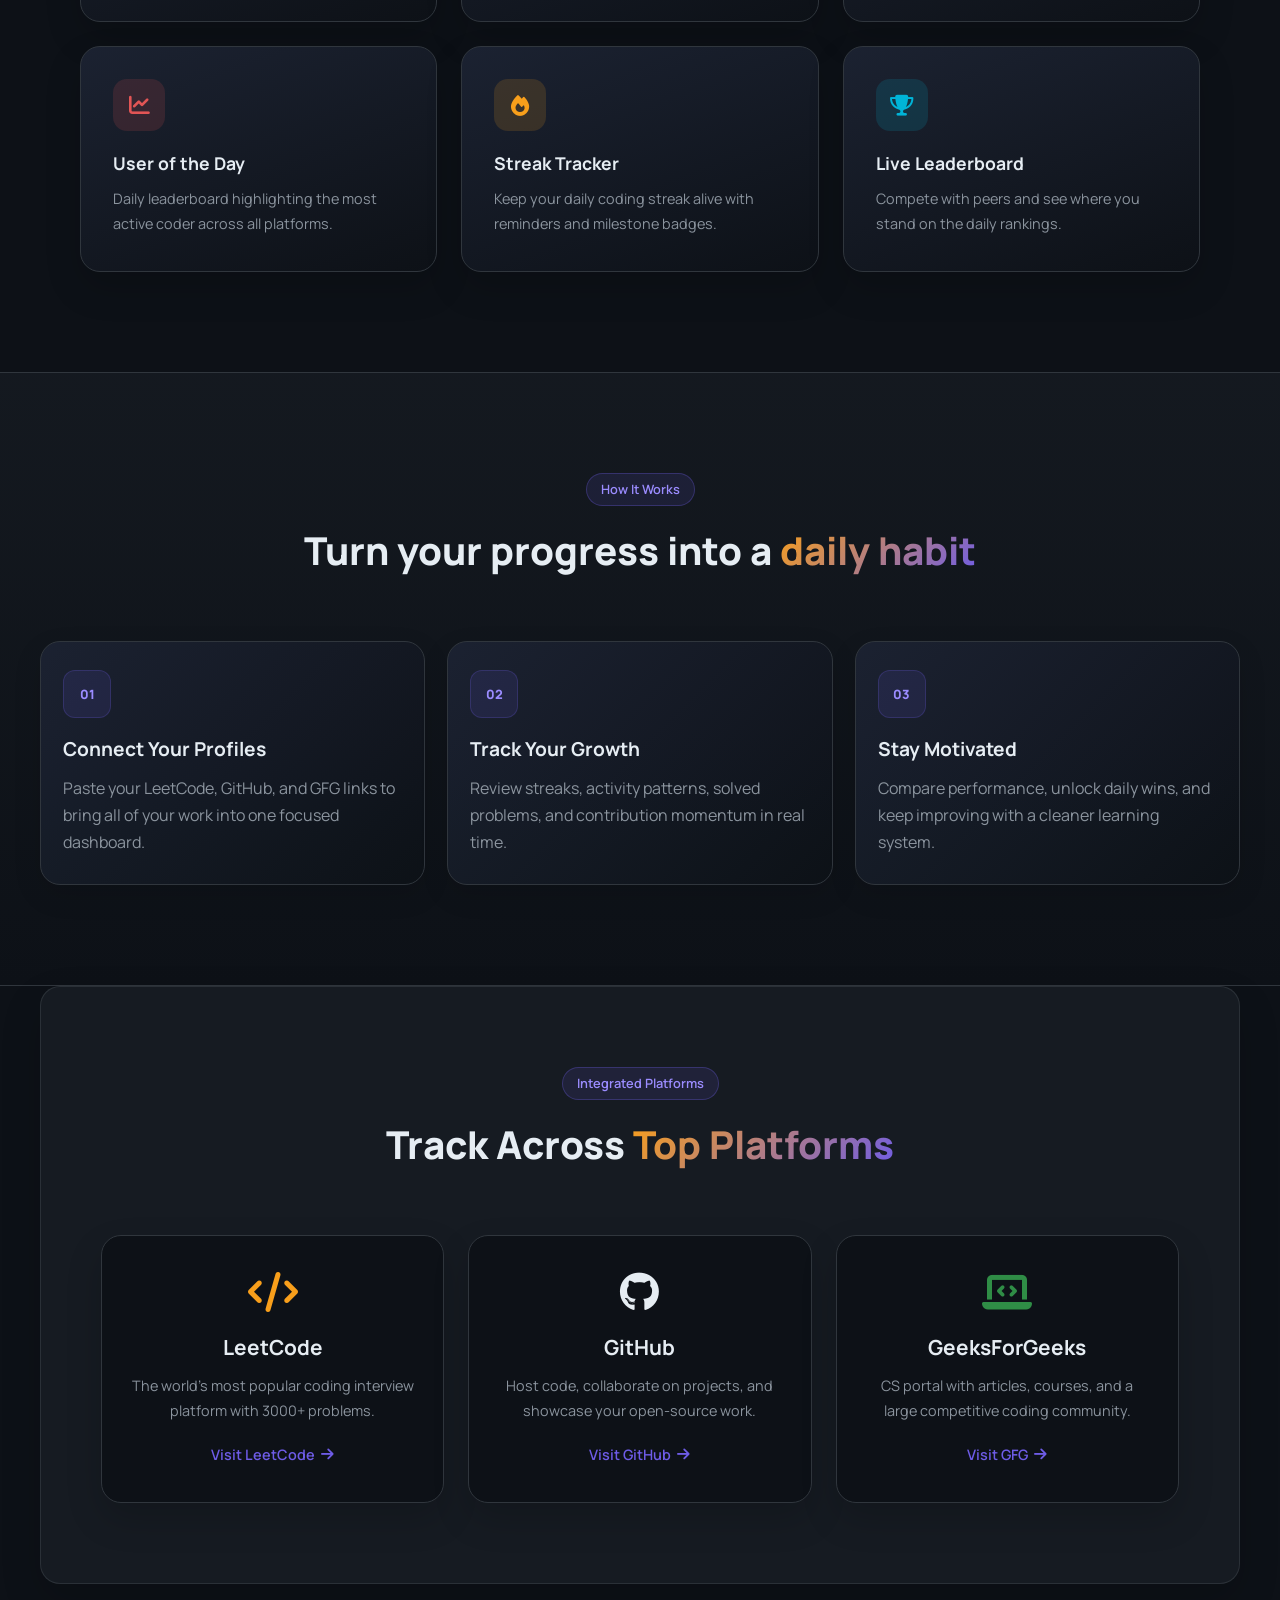
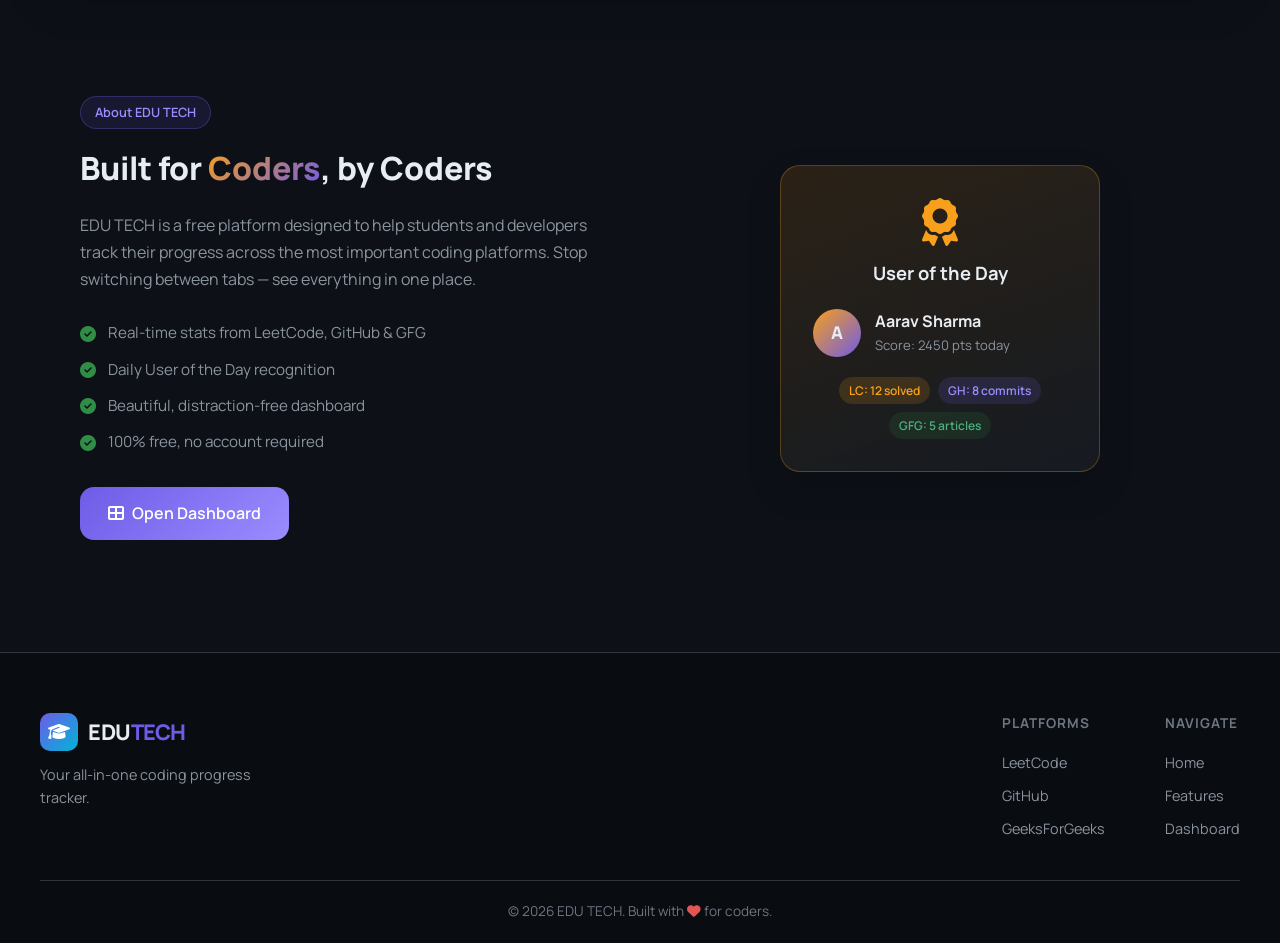
==== commit 9d44997f: "Update website and GitHub analyser" ====
--- a/index.html
+++ b/index.html
@@ -3,14 +3,17 @@
   <head>
     <meta charset="UTF-8" />
     <meta name="viewport" content="width=device-width, initial-scale=1.0" />
-    <title>EDU TECH – Learn. Code. Grow.</title>
+    <title>EDU TECH | Your coding progress, in one place</title>
+    <link rel="icon" type="image/svg+xml" href="assets/favicon.svg" />
+    <link rel="apple-touch-icon" href="assets/favicon.svg" />
+    <link rel="manifest" href="site.webmanifest" />
     <link rel="stylesheet" href="css/styles.css" />
     <link
       rel="stylesheet"
       href="https://cdnjs.cloudflare.com/ajax/libs/font-awesome/6.5.0/css/all.min.css"
     />
     <link
-      href="https://fonts.googleapis.com/css2?family=Inter:wght@300;400;500;600;700;800&display=swap"
+      href="https://fonts.googleapis.com/css2?family=Manrope:wght@400;500;600;700;800&family=Space+Mono:wght@400;700&display=swap"
       rel="stylesheet"
     />
   </head>
@@ -22,7 +25,7 @@
           <div class="logo-icon"><i class="fas fa-graduation-cap"></i></div>
           <span class="logo-text">EDU<span class="accent">TECH</span></span>
         </div>
-        <ul class="nav-links">
+        <ul class="nav-links" id="site-navigation">
           <li><a href="#home">Home</a></li>
           <li><a href="#features">Features</a></li>
           <li><a href="#platforms">Platforms</a></li>
@@ -33,7 +36,13 @@
             <i class="fas fa-th-large"></i> Dashboard
           </a>
         </div>
-        <button class="hamburger" id="hamburger">
+        <button
+          class="hamburger"
+          id="hamburger"
+          aria-label="Open navigation menu"
+          aria-expanded="false"
+          aria-controls="site-navigation"
+        >
           <span></span><span></span><span></span>
         </button>
       </div>
@@ -52,12 +61,12 @@
           <i class="fas fa-bolt"></i> All-in-One Learning Platform
         </div>
         <h1 class="hero-title">
-          Master Coding with<br />
-          <span class="gradient-text">EDU TECH</span>
+          Make your coding<br />
+          <span class="gradient-text">progress visible.</span>
         </h1>
         <p class="hero-subtitle">
-          Track your LeetCode progress, GitHub contributions, GeeksForGeeks
-          scores and daily learning streaks — all from one powerful dashboard.
+          Bring LeetCode, GitHub, and GeeksForGeeks into one calm workspace so
+          every solved problem and small daily win has somewhere to land.
         </p>
         <div class="hero-actions">
           <a href="dashboard.html" class="btn btn-primary btn-large">
@@ -84,21 +93,21 @@
           />
           <div>
             <div class="fc-title">LeetCode</div>
-            <div class="fc-val">342 Solved</div>
+            <div class="fc-val">Live stats</div>
           </div>
         </div>
         <div class="floating-card card-gh">
           <i class="fab fa-github"></i>
           <div>
             <div class="fc-title">GitHub</div>
-            <div class="fc-val">1.2K Commits</div>
+            <div class="fc-val">Activity pulse</div>
           </div>
         </div>
         <div class="floating-card card-gfg">
           <i class="fas fa-code"></i>
           <div>
             <div class="fc-title">GFG</div>
-            <div class="fc-val">Score 1850</div>
+            <div class="fc-val">Keep learning</div>
           </div>
         </div>
         <div class="dashboard-preview">
@@ -421,9 +430,30 @@
           .getElementById("navbar")
           .classList.toggle("scrolled", window.scrollY > 50);
       });
-      // Hamburger menu
-      document.getElementById("hamburger").addEventListener("click", () => {
-        document.querySelector(".nav-links").classList.toggle("open");
+      // Mobile navigation
+      const hamburger = document.getElementById("hamburger");
+      const navigation = document.getElementById("site-navigation");
+      const closeNavigation = () => {
+        navigation.classList.remove("open");
+        hamburger.setAttribute("aria-expanded", "false");
+        hamburger.setAttribute("aria-label", "Open navigation menu");
+      };
+      hamburger.addEventListener("click", () => {
+        const isOpen = navigation.classList.toggle("open");
+        hamburger.setAttribute("aria-expanded", String(isOpen));
+        hamburger.setAttribute(
+          "aria-label",
+          isOpen ? "Close navigation menu" : "Open navigation menu",
+        );
+      });
+      navigation.querySelectorAll("a").forEach((link) => {
+        link.addEventListener("click", closeNavigation);
+      });
+      document.addEventListener("keydown", (event) => {
+        if (event.key === "Escape") closeNavigation();
+      });
+      document.addEventListener("click", (event) => {
+        if (!event.target.closest(".nav-container")) closeNavigation();
       });
     </script>
   </body>
--- a/css/styles.css
+++ b/css/styles.css
@@ -38,7 +38,7 @@
   --sidebar-w: 240px;
   --topbar-h: 64px;
 
-  --font: "Inter", system-ui, sans-serif;
+  --font: "Manrope", system-ui, sans-serif;
 }
 
 html {
@@ -887,6 +887,136 @@
   font-size: 0.85rem;
 }
 
+/* ── LANDING PAGE POLISH ── */
+.landing-page {
+  background:
+    radial-gradient(
+      circle at 12% 22%,
+      rgba(110, 92, 231, 0.1),
+      transparent 26rem
+    ),
+    var(--bg-dark);
+}
+.landing-page .navbar {
+  background: rgba(13, 17, 23, 0.72);
+  border-bottom-color: rgba(48, 54, 61, 0.72);
+}
+.landing-page .navbar.scrolled {
+  background: rgba(13, 17, 23, 0.94);
+  box-shadow: 0 10px 30px rgba(0, 0, 0, 0.2);
+}
+.landing-page .hero {
+  min-height: min(860px, 100vh);
+  background: linear-gradient(
+    125deg,
+    rgba(13, 17, 23, 0.86),
+    rgba(22, 27, 34, 0.38)
+  );
+}
+.landing-page .hero-content {
+  max-width: 620px;
+}
+.landing-page .hero-title {
+  max-width: 600px;
+  letter-spacing: -0.045em;
+}
+.landing-page .hero-subtitle {
+  line-height: 1.75;
+}
+.landing-page .hero-badge {
+  background: rgba(248, 159, 27, 0.1);
+  border-color: rgba(248, 159, 27, 0.3);
+  color: #ffc56a;
+}
+.landing-page .hero-actions .btn-primary {
+  box-shadow: 0 12px 28px rgba(110, 92, 231, 0.24);
+}
+.landing-page .stat-pill {
+  background: rgba(22, 27, 34, 0.74);
+  backdrop-filter: blur(10px);
+}
+.landing-page .quick-metrics {
+  position: relative;
+  z-index: 2;
+}
+.landing-page .metric-box,
+.landing-page .feature-card,
+.landing-page .platform-card,
+.landing-page .av-card {
+  box-shadow: 0 16px 36px rgba(0, 0, 0, 0.16);
+}
+.landing-page .metric-box {
+  min-height: 108px;
+  border-radius: 16px;
+  transition:
+    transform 0.2s,
+    border-color 0.2s;
+}
+.landing-page .metric-box:hover {
+  transform: translateY(-3px);
+  border-color: rgba(110, 92, 231, 0.52);
+}
+.landing-page .feature-card {
+  min-height: 226px;
+  background: linear-gradient(
+    160deg,
+    rgba(28, 35, 51, 0.94),
+    rgba(13, 17, 23, 0.94)
+  );
+}
+.landing-page .feature-card p,
+.landing-page .platform-card p,
+.landing-page .about-text p {
+  line-height: 1.7;
+}
+.landing-page .feature-highlight {
+  max-width: none;
+  padding-right: max(40px, calc((100vw - 1200px) / 2));
+  padding-left: max(40px, calc((100vw - 1200px) / 2));
+  background: linear-gradient(
+    180deg,
+    rgba(22, 27, 34, 0.8),
+    rgba(13, 17, 23, 0.52)
+  );
+}
+.landing-page .process-card {
+  transition:
+    transform 0.2s,
+    border-color 0.2s;
+}
+.landing-page .process-card:hover {
+  transform: translateY(-3px);
+  border-color: rgba(0, 180, 216, 0.42);
+}
+.landing-page .platforms-section {
+  border: 1px solid rgba(48, 54, 61, 0.8);
+  box-shadow: 0 18px 40px rgba(0, 0, 0, 0.16);
+}
+.landing-page .platform-card {
+  min-height: 250px;
+  display: flex;
+  flex-direction: column;
+  align-items: center;
+}
+.landing-page .platform-link {
+  margin-top: auto;
+}
+.landing-page .about-section {
+  padding-top: 112px;
+  padding-bottom: 112px;
+}
+.landing-page .av-card {
+  border-color: rgba(248, 159, 27, 0.28);
+  background: linear-gradient(
+    160deg,
+    rgba(49, 37, 22, 0.84),
+    rgba(22, 27, 34, 0.98)
+  );
+}
+.landing-page .footer {
+  background: #090c11;
+}
+
 /* ════════════════════════════════════════
    DASHBOARD PAGE LAYOUT
 ════════════════════════════════════════ */
@@ -2043,7 +2173,9 @@
   }
 
   .sidebar {
+    width: min(84vw, 280px);
     transform: translateX(-100%);
+    box-shadow: 18px 0 40px rgba(0, 0, 0, 0.34);
   }
   .sidebar.open {
     transform: translateX(0);
@@ -2092,6 +2224,51 @@
   }
   .summary-cards {
     grid-template-columns: 1fr 1fr;
+  }
+  .dashboard-page .topbar {
+    height: 58px;
+    gap: 8px;
+  }
+  .dashboard-page .topbar-title {
+    font-size: 0.92rem;
+    overflow: hidden;
+    text-overflow: ellipsis;
+    white-space: nowrap;
+  }
+  .dashboard-page .dashboard-main {
+    padding: 18px 12px 32px;
+  }
+  .dashboard-page #tab-leetcode .section-title h2 {
+    align-items: flex-start;
+    font-size: 1.25rem;
+  }
+  .dashboard-page #tab-leetcode .section-title h2 i {
+    width: 32px;
+    height: 32px;
+    flex: 0 0 auto;
+  }
+  .dashboard-page #tab-leetcode .lc-stats-grid {
+    grid-template-columns: repeat(2, minmax(0, 1fr));
+    gap: 10px;
+  }
+  .dashboard-page #tab-leetcode .diff-card {
+    min-height: 180px;
+    padding: 18px 12px 14px;
+  }
+  .dashboard-page #tab-leetcode .diff-value {
+    font-size: 1.8rem;
+  }
+  .dashboard-page #tab-leetcode .perf-grid {
+    grid-template-columns: 1fr;
+  }
+  .dashboard-page #tab-leetcode .charts-row {
+    gap: 12px;
+  }
+  .dashboard-page #tab-leetcode .chart-card {
+    padding: 16px;
+  }
+  .dashboard-page .data-table {
+    min-width: 620px;
   }
 }
 
@@ -2588,6 +2765,123 @@
 .dashboard-page .sidebar-link.active {
   box-shadow: inset 3px 0 var(--accent);
 }
+.dashboard-page #tab-leetcode .section-title {
+  border-bottom-color: rgba(248, 159, 27, 0.28);
+}
+.dashboard-page #tab-leetcode .section-title h2 {
+  display: flex;
+  align-items: center;
+  gap: 10px;
+}
+.dashboard-page #tab-leetcode .section-title h2 i {
+  display: grid;
+  width: 38px;
+  height: 38px;
+  place-items: center;
+  border: 1px solid rgba(248, 159, 27, 0.28);
+  border-radius: 11px;
+  background: rgba(248, 159, 27, 0.12);
+  font-size: 1rem;
+}
+.dashboard-page #tab-leetcode .lc-border-card {
+  position: relative;
+  overflow: hidden;
+  border-color: rgba(248, 159, 27, 0.3);
+  background:
+    linear-gradient(115deg, rgba(70, 46, 18, 0.72), rgba(22, 27, 34, 0.96) 48%),
+    var(--bg-card);
+}
+.dashboard-page #tab-leetcode .lc-border-card::after {
+  position: absolute;
+  top: 0;
+  right: 0;
+  width: 34%;
+  height: 2px;
+  background: linear-gradient(90deg, transparent, var(--lc));
+  content: "";
+}
+.dashboard-page #tab-leetcode .lc-bg {
+  color: var(--lc);
+  background: rgba(248, 159, 27, 0.14);
+  border: 1px solid rgba(248, 159, 27, 0.24);
+}
+.dashboard-page #tab-leetcode .lc-stats-grid {
+  grid-template-columns: repeat(4, minmax(0, 1fr));
+  gap: 14px;
+}
+.dashboard-page #tab-leetcode .diff-card {
+  position: relative;
+  overflow: hidden;
+  min-height: 205px;
+  padding: 22px 18px 18px;
+  background: linear-gradient(
+    160deg,
+    rgba(28, 35, 51, 0.98),
+    rgba(13, 17, 23, 0.92)
+  );
+  transition:
+    transform 0.2s,
+    border-color 0.2s;
+}
+.dashboard-page #tab-leetcode .diff-card:hover {
+  transform: translateY(-3px);
+  border-color: rgba(255, 255, 255, 0.2);
+}
+.dashboard-page #tab-leetcode .diff-card::before {
+  position: absolute;
+  inset: 0 0 auto;
+  height: 3px;
+  background: currentColor;
+  content: "";
+  opacity: 0.85;
+}
+.dashboard-page #tab-leetcode .easy-card::before {
+  color: #00b4d8;
+}
+.dashboard-page #tab-leetcode .medium-card::before {
+  color: var(--lc);
+}
+.dashboard-page #tab-leetcode .hard-card::before {
+  color: var(--day);
+}
+.dashboard-page #tab-leetcode .total-card::before {
+  color: var(--accent);
+}
+.dashboard-page #tab-leetcode .diff-value {
+  margin-top: 2px;
+  font-size: clamp(2rem, 3vw, 2.6rem);
+}
+.dashboard-page #tab-leetcode .perf-analysis-card {
+  border-color: rgba(110, 92, 231, 0.3);
+}
+.dashboard-page #tab-leetcode .perf-analysis-card > h3,
+.dashboard-page #tab-leetcode .remaining-header h3,
+.dashboard-page #tab-leetcode .recent-table-card > h3 {
+  display: flex;
+  align-items: center;
+  gap: 9px;
+}
+.dashboard-page #tab-leetcode .perf-analysis-card > h3 i,
+.dashboard-page #tab-leetcode .remaining-header h3 i,
+.dashboard-page #tab-leetcode .recent-table-card > h3 i {
+  color: var(--lc);
+}
+.dashboard-page #tab-leetcode .perf-grid {
+  grid-template-columns: repeat(4, minmax(0, 1fr));
+}
+.dashboard-page #tab-leetcode .chart-card,
+.dashboard-page #tab-leetcode .recent-table-card {
+  border-color: rgba(48, 54, 61, 0.9);
+  background: linear-gradient(
+    160deg,
+    rgba(28, 35, 51, 0.96),
+    rgba(13, 17, 23, 0.9)
+  );
+}
+.dashboard-page #tab-leetcode .remaining-section {
+  border-color: rgba(248, 159, 27, 0.24);
+}
+
 .dashboard-page .url-input-card {
   display: flex;
   align-items: flex-start;
@@ -2782,4 +3076,10 @@
   .data-table {
     min-width: 600px;
   }
-}
+  .dashboard-page #tab-leetcode .lc-stats-grid {
+    grid-template-columns: repeat(2, minmax(0, 1fr));
+  }
+  .dashboard-page #tab-leetcode .perf-grid {
+    grid-template-columns: 1fr;
+  }
+}
